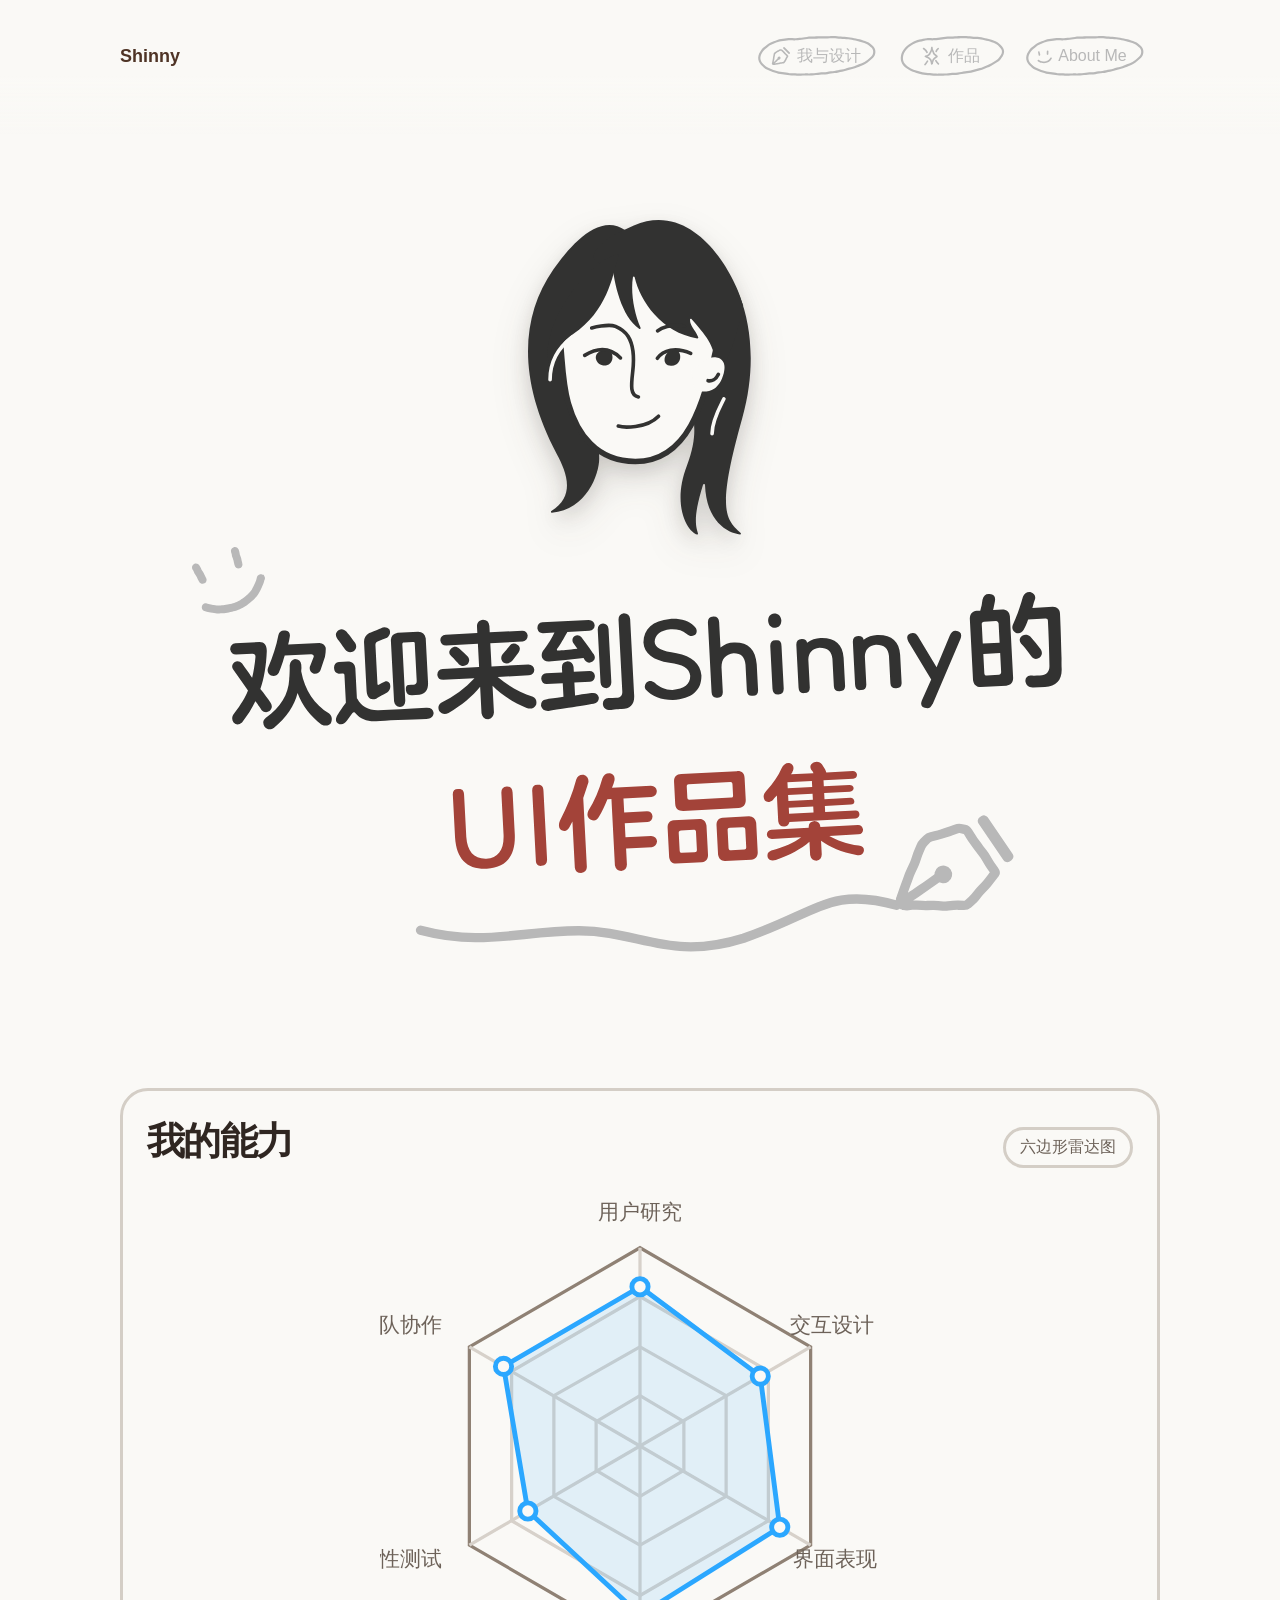
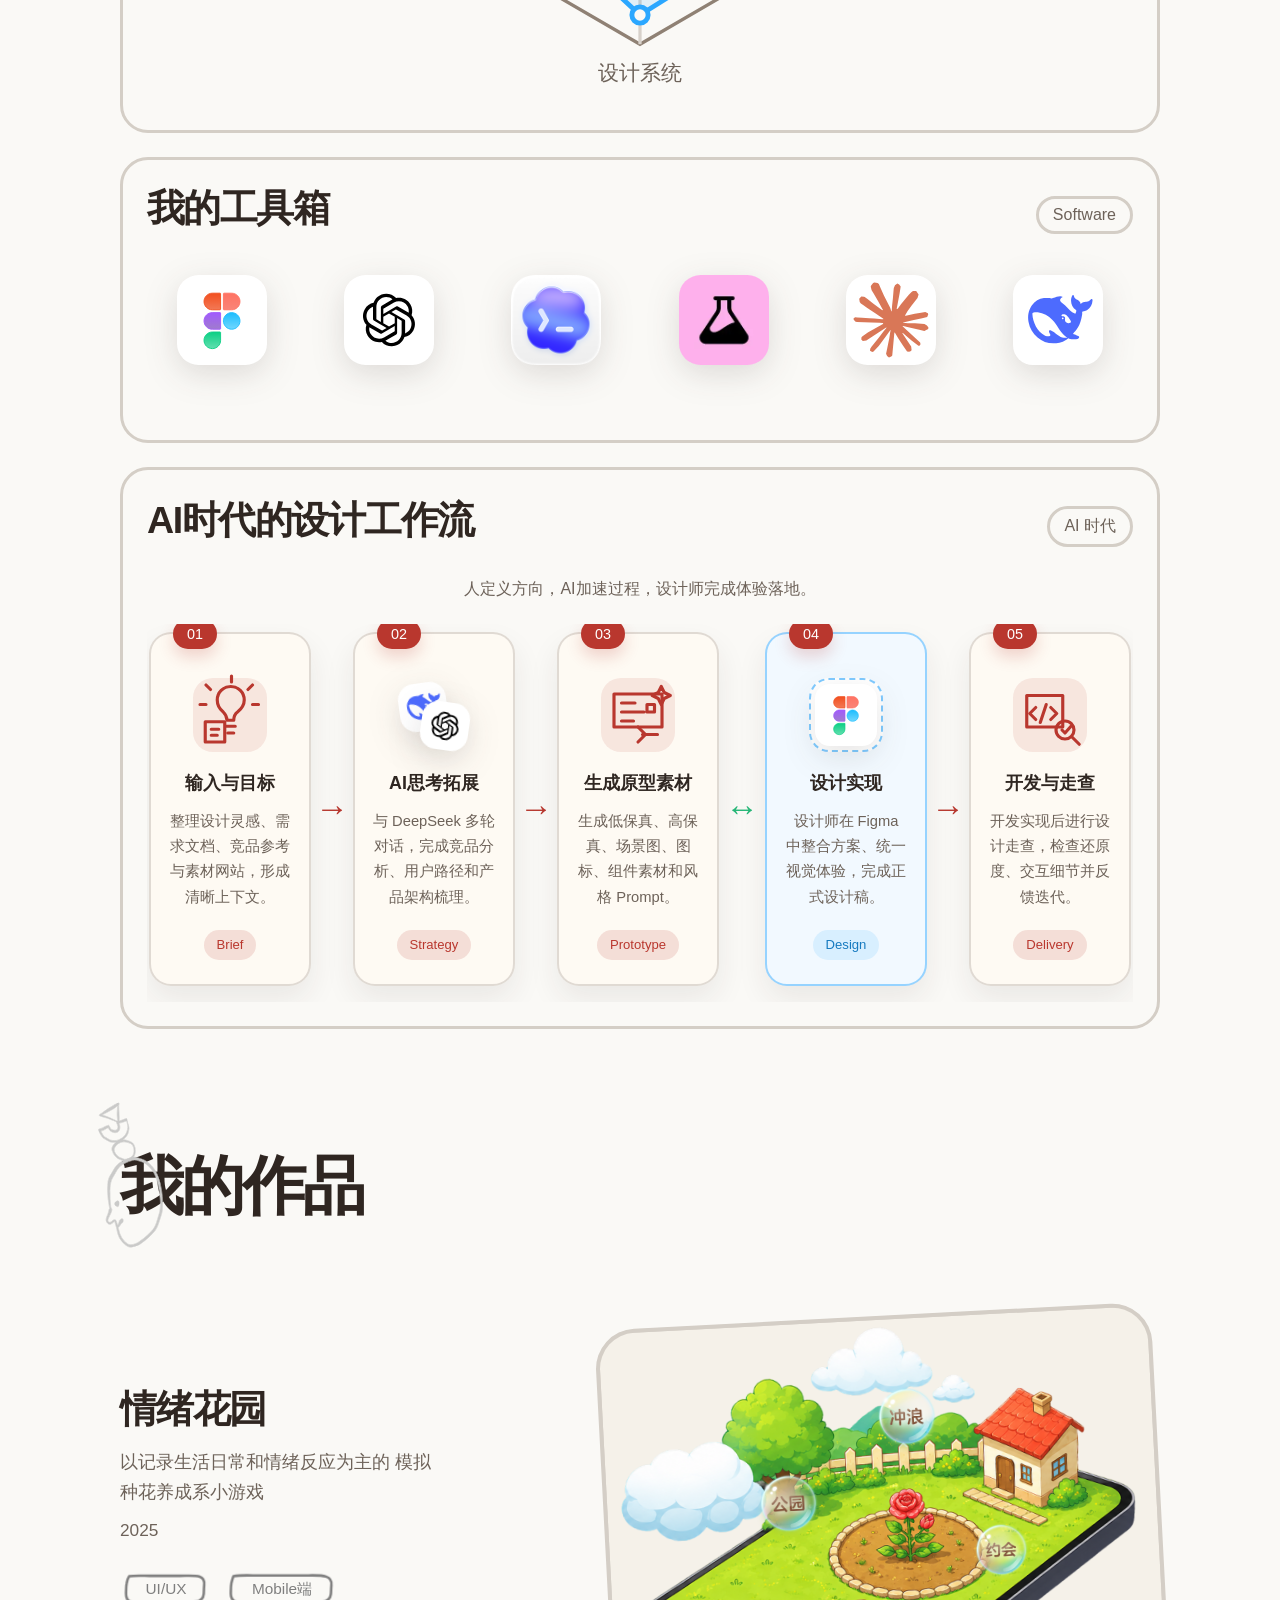
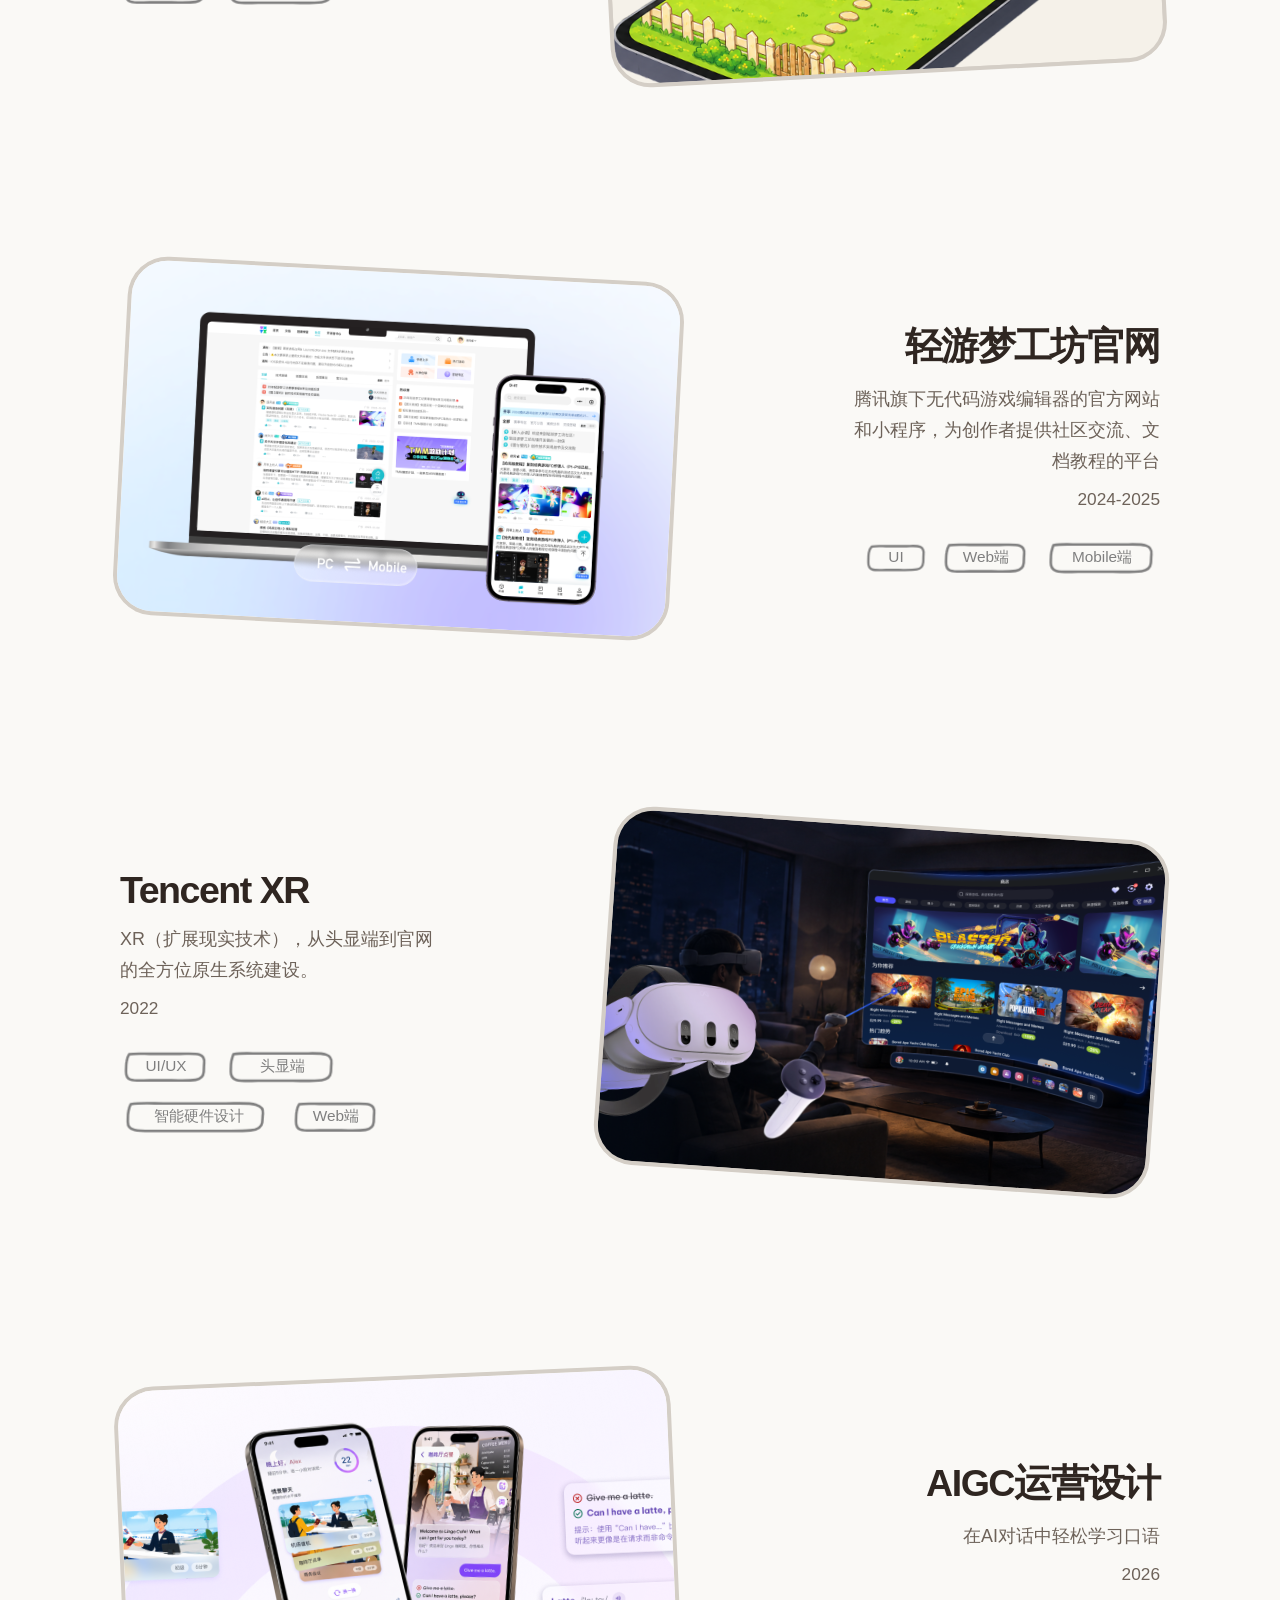
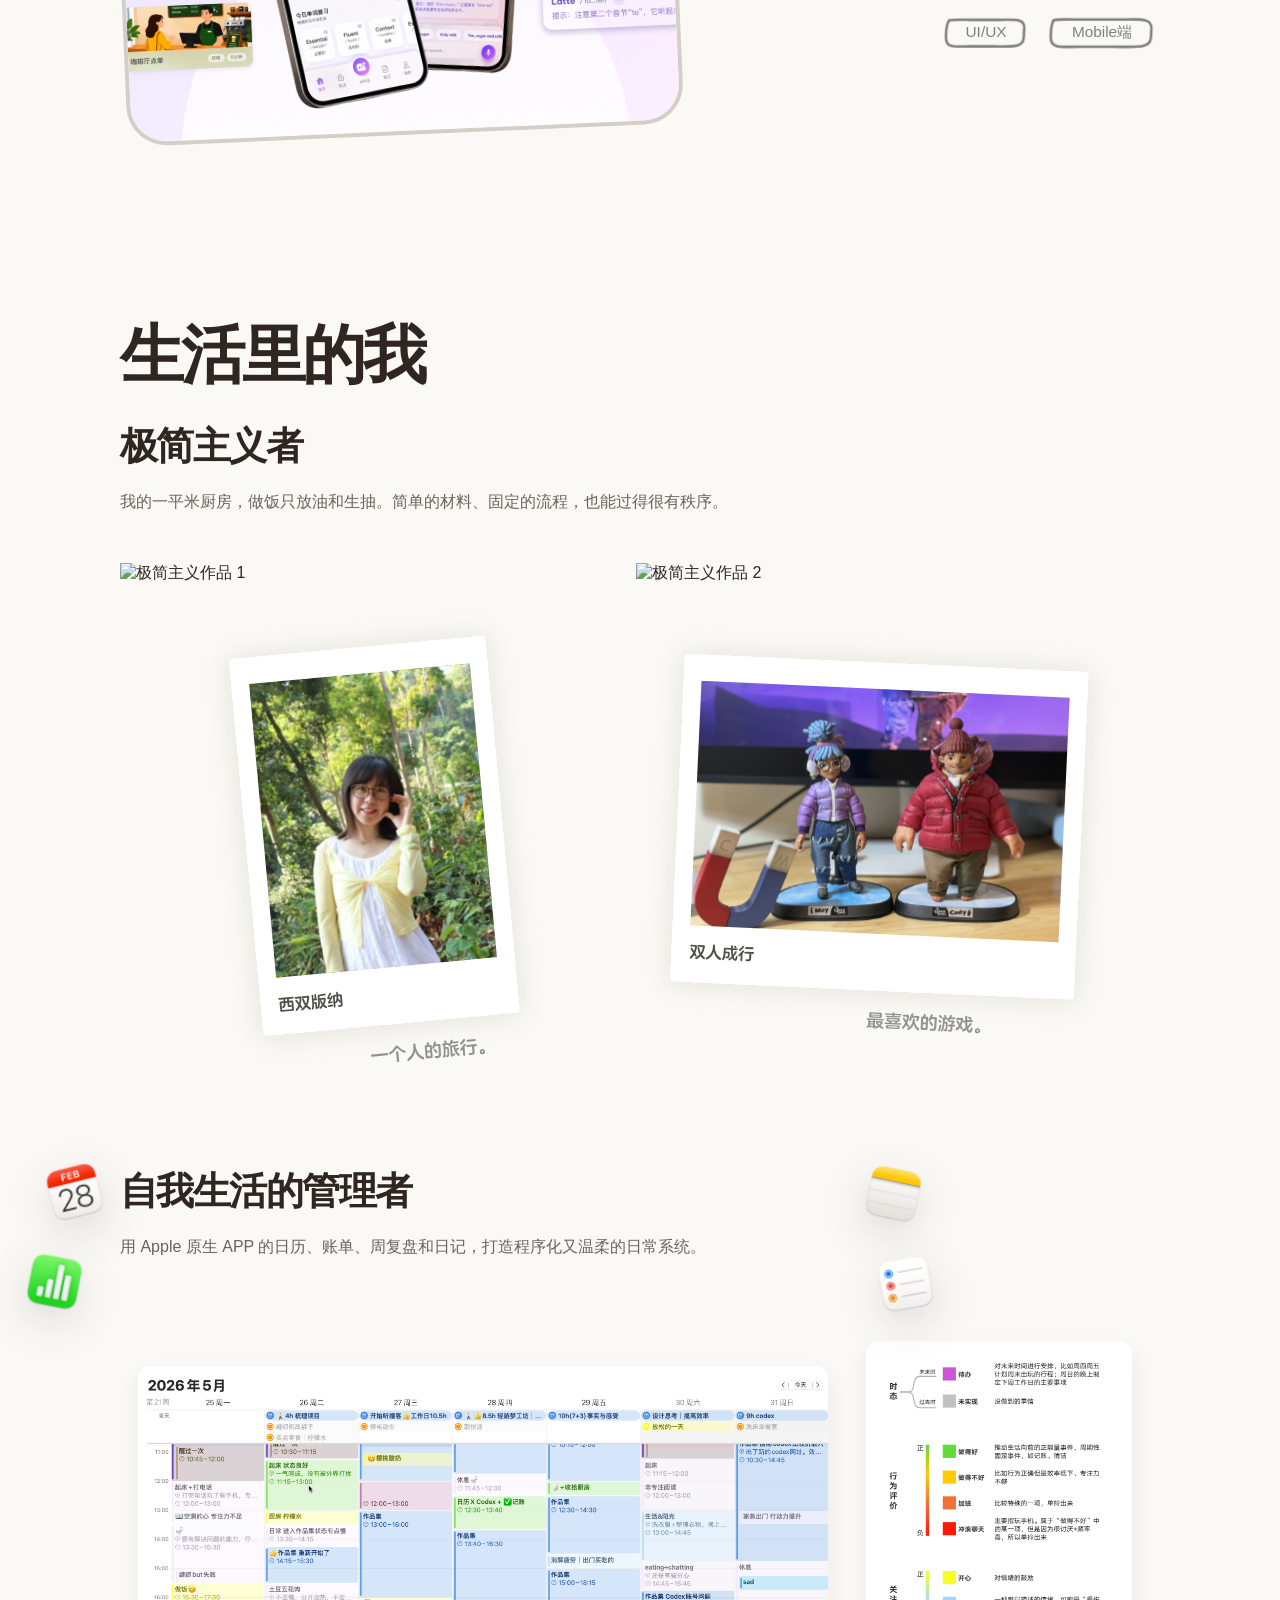
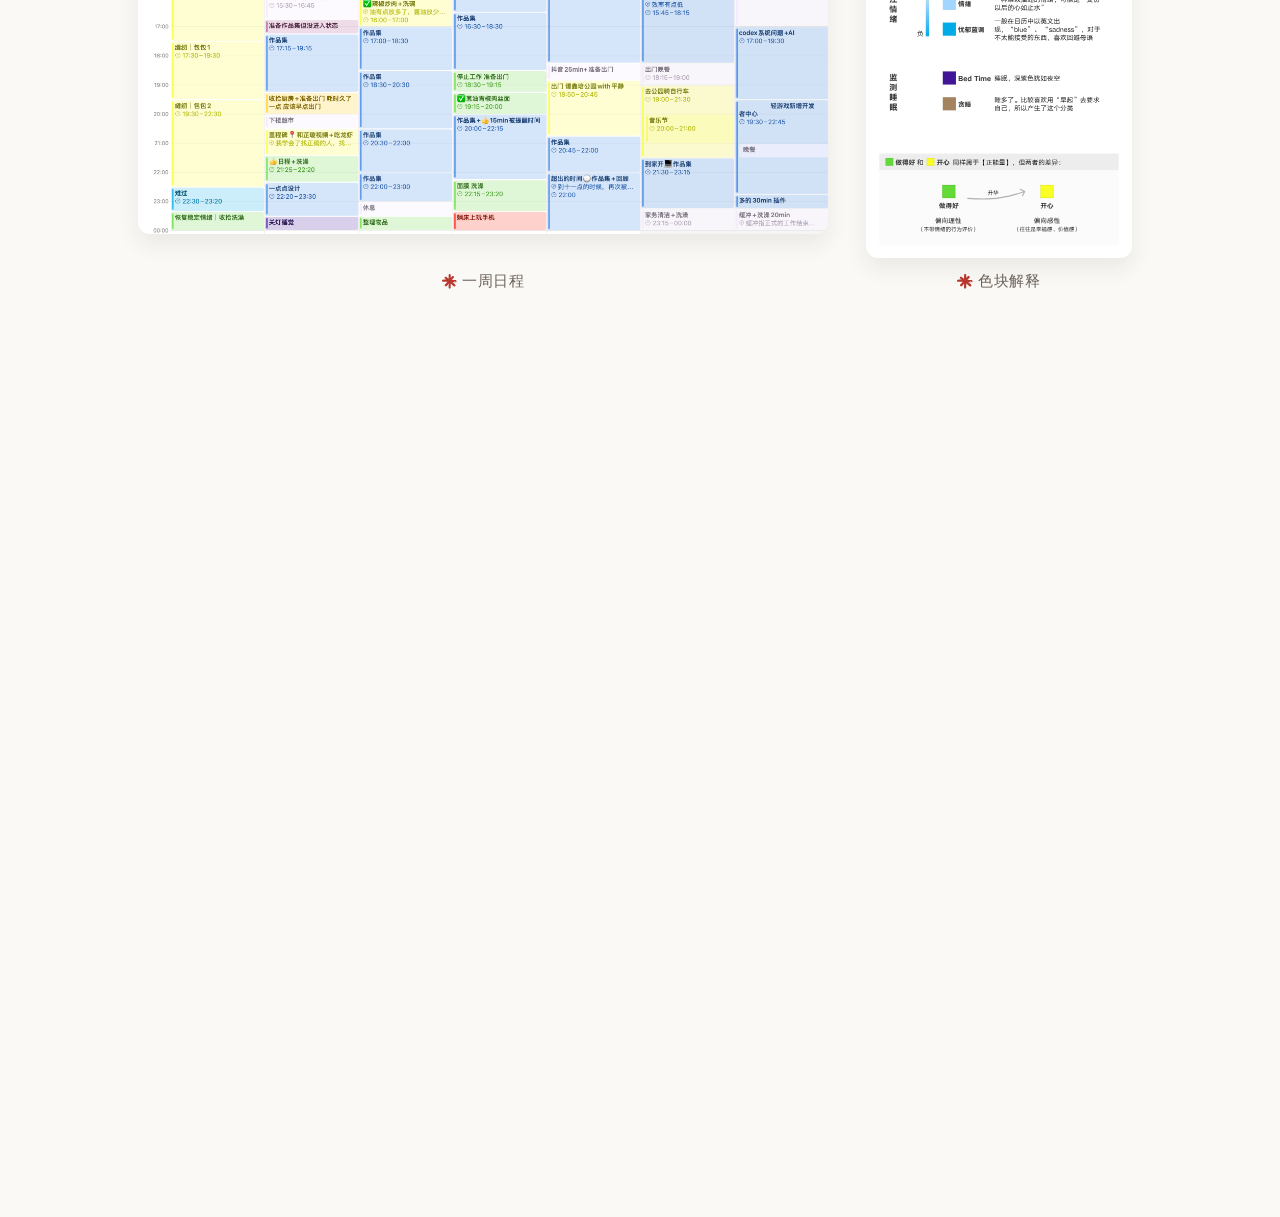
==== index.html @ c00f8a4e "Initial commit" ====
<!DOCTYPE html>
<html lang="zh-CN">
  <head>
    <meta charset="UTF-8" />
    <meta name="viewport" content="width=device-width, initial-scale=1.0" />
    <title>肖丽 UI/UX 作品集模板</title>
    <link rel="preconnect" href="https://fonts.googleapis.com" />
    <link rel="preconnect" href="https://fonts.gstatic.com" crossorigin />
    <link rel="stylesheet" href="./styles.css" />
  </head>
  <body>
    <div class="page-shell">
      <header class="topbar">
        <a class="brand" href="#hero">
          <span>Shinny</span>
        </a>
        <nav class="nav">
          <a href="#design-story" data-nav="design-story" class="nav-link nav-link-story">
            <img src="./assets/nav-icon-3.svg" class="nav-link-icon" alt="" aria-hidden="true" />
            <span class="nav-link-label">我与设计</span>
          </a>
          <a href="#projects" data-nav="projects" class="nav-link nav-link-projects">
            <img src="./assets/nav-icon-1.svg" class="nav-link-icon" alt="" aria-hidden="true" />
            <span class="nav-link-label">作品</span>
          </a>
          <a href="#about" data-nav="about" class="nav-link nav-link-about">
            <img src="./assets/nav-icon-2.svg" class="nav-link-icon" alt="" aria-hidden="true" />
            <span class="nav-link-label">About Me</span>
          </a>
        </nav>
      </header>

      <main>
        <section id="hero" class="section hero" data-section="hero">
          <div class="hero-copy reveal">
            <div class="hero-layout">
              <div class="hero-intro">
                <div class="hero-welcome-stack">
                  <div class="hero-emotion-switcher" aria-hidden="true">
                    <img src="./assets/hero-expression-01.svg" alt="" class="hero-emotion hero-emotion-1" />
                    <img src="./assets/hero-expression-02.svg" alt="" class="hero-emotion hero-emotion-2" />
                    <img src="./assets/hero-expression-03.svg" alt="" class="hero-emotion hero-emotion-3" />
                  </div>
                  <div class="hero-welcome-frame">
                    <img
                      src="./assets/hero-welcome-base.svg"
                      alt="欢迎词"
                      class="hero-welcome-art"
                    />
                    <object
                      class="hero-pen-animation"
                      data="./assets/hero-pen-draw-animation.svg"
                      type="image/svg+xml"
                      aria-hidden="true"
                      tabindex="-1"
                    ></object>
                  </div>
                </div>
              </div>
            </div>
          </div>
        </section>

        <section
          id="design-story"
          class="section design-story"
          data-section="design-story"
        >
          <div class="section-head design-story-head is-hidden">
            <h2>我与设计</h2>
            <p>从能力、工具、流程到协作经历，用更立体的方式介绍我如何工作。</p>
          </div>

          <div class="design-grid">
            <article class="panel radar-panel reveal">
              <div class="panel-head">
                <h3>我的能力</h3>
                <span>六边形雷达图</span>
              </div>
              <svg class="radar-chart" viewBox="0 0 320 320" aria-label="能力雷达图">
                <g transform="translate(160 160)">
                  <polygon
                    points="0,-122 105,-61 105,61 0,122 -105,61 -105,-61"
                    class="radar-grid outer"
                  />
                  <polygon
                    points="0,-92 79,-46 79,46 0,92 -79,46 -79,-46"
                    class="radar-grid"
                  />
                  <polygon
                    points="0,-61 53,-31 53,31 0,61 -53,31 -53,-31"
                    class="radar-grid"
                  />
                  <polygon
                    points="0,-31 27,-15 27,15 0,31 -27,15 -27,-15"
                    class="radar-grid"
                  />
                  <line x1="0" y1="0" x2="0" y2="-122" class="radar-axis" />
                  <line x1="0" y1="0" x2="105" y2="-61" class="radar-axis" />
                  <line x1="0" y1="0" x2="105" y2="61" class="radar-axis" />
                  <line x1="0" y1="0" x2="0" y2="122" class="radar-axis" />
                  <line x1="0" y1="0" x2="-105" y2="61" class="radar-axis" />
                  <line x1="0" y1="0" x2="-105" y2="-61" class="radar-axis" />

                  <polygon
                    points="0,-98 74,-43 86,50 0,104 -69,40 -84,-49"
                    class="radar-shape"
                  />

                  <circle cx="0" cy="-98" r="5" class="radar-dot" />
                  <circle cx="74" cy="-43" r="5" class="radar-dot" />
                  <circle cx="86" cy="50" r="5" class="radar-dot" />
                  <circle cx="0" cy="104" r="5" class="radar-dot" />
                  <circle cx="-69" cy="40" r="5" class="radar-dot" />
                  <circle cx="-84" cy="-49" r="5" class="radar-dot" />

                  <text x="0" y="-140">用户研究</text>
                  <text x="118" y="-70">交互设计</text>
                  <text x="120" y="74">界面表现</text>
                  <text x="0" y="144">设计系统</text>
                  <text x="-154" y="74">可用性测试</text>
                  <text x="-154" y="-70">跨团队协作</text>
                </g>
              </svg>
            </article>

            <article class="panel toolbox-panel reveal">
              <div class="panel-head">
                <h3>我的工具箱</h3>
                <span>Software</span>
              </div>
              <div class="tool-logo-grid" aria-label="设计工具列表">
                <div class="tool-logo-card">
                  <img src="./assets/tool01.svg" alt="Figma" class="tool-logo-image" />
                  <span class="tool-logo-name">Figma</span>
                </div>
                <div class="tool-logo-card">
                  <img src="./assets/tool02.svg" alt="ChatGPT" class="tool-logo-image" />
                  <span class="tool-logo-name">ChatGPT</span>
                </div>
                <div class="tool-logo-card">
                  <img src="./assets/tool03.svg" alt="Codex" class="tool-logo-image" />
                  <span class="tool-logo-name">Codex</span>
                </div>
                <div class="tool-logo-card">
                  <img src="./assets/tool04.svg" alt="Stitch" class="tool-logo-image" />
                  <span class="tool-logo-name">Stitch</span>
                </div>
                <div class="tool-logo-card">
                  <img src="./assets/tool05.svg" alt="Claude Design" class="tool-logo-image" />
                  <span class="tool-logo-name">Claude Design</span>
                </div>
                <div class="tool-logo-card">
                  <img src="./assets/tool06.svg" alt="Deepseek" class="tool-logo-image" />
                  <span class="tool-logo-name">Deepseek</span>
                </div>
              </div>
            </article>

            <article class="panel workflow-panel reveal">
              <div class="panel-head">
                <h3>AI时代的设计工作流</h3>
                <span>AI 时代</span>
              </div>
              <div class="workflow-flow" aria-label="AI时代设计师横向工作流">
                <div class="workflow-flow-title">
                  <p>人定义方向，AI加速过程，设计师完成体验落地。</p>
                </div>

                <div class="workflow-flow-scroll" aria-label="横向工作流步骤">
                  <div class="workflow-flow-track">
                    <article class="flow-card">
                      <span class="flow-index">01</span>
                      <div class="flow-icon flow-icon-doodle" aria-hidden="true">
                        <svg viewBox="0 0 96 96" role="img">
                          <path d="M31 28c0-10 8-18 18-18s18 8 18 18c0 7-4 12-9 16-4 3-5 6-5 11h-9c0-5-2-8-5-11-5-4-8-9-8-16Z" />
                          <path d="M43 63h12M45 72h8M50 4v-8M72 14l6-6M78 34h8M22 14l-6-6M16 34H8" />
                          <path d="M15 57h26v27H15zM23 67h10M23 75h8" />
                        </svg>
                      </div>
                      <h4>输入与目标</h4>
                      <p>整理设计灵感、需求文档、竞品参考与素材网站，形成清晰上下文。</p>
                      <span class="flow-role">Brief</span>
                    </article>

                    <div class="flow-arrow" aria-hidden="true">→</div>

                    <article class="flow-card">
                      <span class="flow-index">02</span>
                      <div class="flow-icon flow-icon-tools" aria-hidden="true">
                        <img src="./assets/tool06.svg" alt="" />
                        <img src="./assets/tool02.svg" alt="" />
                      </div>
                      <h4>AI思考拓展</h4>
                      <p>与 DeepSeek 多轮对话，完成竞品分析、用户路径和产品架构梳理。</p>
                      <span class="flow-role">Strategy</span>
                    </article>

                    <div class="flow-arrow" aria-hidden="true">→</div>

                    <article class="flow-card">
                      <span class="flow-index">03</span>
                      <div class="flow-icon flow-icon-doodle" aria-hidden="true">
                        <svg viewBox="0 0 96 96" role="img">
                          <path d="M16 20h64v44H16z" />
                          <path d="M26 32h18M26 44h30M26 56h16M60 34h10v10H60zM54 74h20M48 64l10 10-10 10" />
                          <path d="M75 18l4-8 4 8 8 4-8 4-4 8-4-8-8-4 8-4Z" />
                        </svg>
                      </div>
                      <h4>生成原型素材</h4>
                      <p>生成低保真、高保真、场景图、图标、组件素材和风格 Prompt。</p>
                      <span class="flow-role">Prototype</span>
                    </article>

                    <div class="flow-arrow flow-arrow-two-way" aria-hidden="true">↔</div>

                    <article class="flow-card flow-card-focus">
                      <span class="flow-index">04</span>
                      <div class="flow-icon flow-icon-figma" aria-hidden="true">
                        <img src="./assets/tool01.svg" alt="" />
                      </div>
                      <h4>设计实现</h4>
                      <p>设计师在 Figma 中整合方案、统一视觉体验，完成正式设计稿。</p>
                      <span class="flow-role">Design</span>
                    </article>

                    <div class="flow-arrow" aria-hidden="true">→</div>

                    <article class="flow-card">
                      <span class="flow-index">05</span>
                      <div class="flow-icon flow-icon-doodle" aria-hidden="true">
                        <svg viewBox="0 0 96 96" role="img">
                          <path d="M17 22h48v42H17z" />
                          <path d="M29 38l-8 8 8 8M49 38l8 8-8 8M43 34l-8 24" />
                          <circle cx="68" cy="68" r="12" />
                          <path d="M77 77l10 10M64 68l4 4 8-9" />
                        </svg>
                      </div>
                      <h4>开发与走查</h4>
                      <p>开发实现后进行设计走查，检查还原度、交互细节并反馈迭代。</p>
                      <span class="flow-role">Delivery</span>
                    </article>
                  </div>
                </div>
              </div>
            </article>

          </div>
        </section>

        <section id="projects" class="section projects" data-section="projects">
          <div class="section-head reveal">
            <div class="projects-title-wrap">
              <span class="projects-title-balance" aria-hidden="true">
                <img src="./assets/balance.svg" alt="" />
              </span>
              <h2>我的作品</h2>
            </div>
          </div>

          <div class="project-list">
            <article class="project-row reveal project-left">
              <div class="project-meta project-copy">
                <h3>情绪花园</h3>
                <p class="project-desc">以记录生活日常和情绪反应为主的 模拟种花养成系小游戏</p>
                <p class="project-time">2025</p>
                <div class="project-tags">
                  <span class="project-tag-medium">UI/UX</span>
                  <span class="project-tag-long">Mobile端</span>
                </div>
              </div>
              <a
                class="project-cover cover-a tilt-card project-cover-link"
                href="./emotion-garden-detail.html"
                aria-label="打开情绪花园项目详情"
              >
                <span class="project-cover-ornament ornament-top-right" aria-hidden="true">
                  <img src="./assets/project-cover-decor-top-right.svg" alt="" class="project-cover-ornament-image" />
                </span>
                <span class="project-cover-ornament ornament-bottom-left" aria-hidden="true">
                  <img
                    src="./assets/project-cover-decor-bottom-left.svg"
                    alt=""
                    class="project-cover-ornament-image"
                  />
                </span>
                <div class="project-cover-media">
                  <img src="./assets/emotion-garden-cover.png" alt="情绪花园项目封面" class="project-cover-image" />
                </div>
              </a>
            </article>

            <article class="project-row reveal project-right">
              <div class="project-meta project-copy">
                <h3>轻游梦工坊官网</h3>
                <p class="project-desc">腾讯旗下无代码游戏编辑器的官方网站和小程序，为创作者提供社区交流、文档教程的平台</p>
                <p class="project-time">2024-2025</p>
                <div class="project-tags">
                  <span class="project-tag-short">UI</span>
                  <span class="project-tag-medium">Web端</span>
                  <span class="project-tag-long">Mobile端</span>
                </div>
              </div>
              <a
                class="project-cover cover-b tilt-card project-cover-link"
                href="./qingyou-detail.html"
                aria-label="打开轻游梦工坊官网项目详情"
              >
                <span class="project-cover-ornament ornament-top-right" aria-hidden="true">
                  <img src="./assets/project-cover-decor-top-right.svg" alt="" class="project-cover-ornament-image" />
                </span>
                <span class="project-cover-ornament ornament-bottom-left" aria-hidden="true">
                  <img
                    src="./assets/project-cover-decor-bottom-left.svg"
                    alt=""
                    class="project-cover-ornament-image"
                  />
                </span>
                <div class="project-cover-media">
                  <img src="./assets/project-cover-2.png" alt="轻游梦工坊官网项目封面" class="project-cover-image" />
                </div>
              </a>
            </article>

            <article class="project-row reveal project-left">
              <div class="project-meta project-copy">
                <h3>Tencent XR</h3>
                <p class="project-desc">XR（扩展现实技术），从头显端到官网的全方位原生系统建设。</p>
                <p class="project-time">2022</p>
                <div class="project-tags">
                  <span class="project-tag-medium">UI/UX</span>
                  <span class="project-tag-long">头显端</span>
                  <span class="project-tag-xl">智能硬件设计</span>
                  <span class="project-tag-medium">Web端</span>
                </div>
              </div>
              <a
                class="project-cover cover-d tilt-card project-cover-link"
                href="./tencent-xr-detail.html"
                aria-label="打开Tencent XR项目详情"
              >
                <span class="project-cover-ornament ornament-top-right" aria-hidden="true">
                  <img src="./assets/project-cover-decor-top-right.svg" alt="" class="project-cover-ornament-image" />
                </span>
                <span class="project-cover-ornament ornament-bottom-left" aria-hidden="true">
                  <img
                    src="./assets/project-cover-decor-bottom-left.svg"
                    alt=""
                    class="project-cover-ornament-image"
                  />
                </span>
                <div class="project-cover-media">
                  <img src="./assets/xr-cover-home.png" alt="Tencent XR 项目封面" class="project-cover-image" />
                </div>
              </a>
            </article>

            <article class="project-row reveal project-right">
              <div class="project-meta project-copy">
                <h3>AIGC运营设计</h3>
                <p class="project-desc">在AI对话中轻松学习口语</p>
                <p class="project-time">2026</p>
                <div class="project-tags">
                  <span class="project-tag-medium">UI/UX</span>
                  <span class="project-tag-long">Mobile端</span>
                </div>
              </div>
              <a
                class="project-cover cover-c tilt-card project-cover-link"
                href="./lingo-ai-detail.html"
                aria-label="打开Lingo AI项目详情"
              >
                <span class="project-cover-ornament ornament-top-right" aria-hidden="true">
                  <img src="./assets/project-cover-decor-top-right.svg" alt="" class="project-cover-ornament-image" />
                </span>
                <span class="project-cover-ornament ornament-bottom-left" aria-hidden="true">
                  <img
                    src="./assets/project-cover-decor-bottom-left.svg"
                    alt=""
                    class="project-cover-ornament-image"
                  />
                </span>
                <div class="project-cover-media">
                  <img src="./assets/project-cover-3.png" alt="Lingo AI 项目封面" class="project-cover-image" />
                </div>
              </a>
            </article>
          </div>
        </section>

        <section id="about" class="section about" data-section="about">
          <div class="section-head reveal">
            <h2>生活里的我</h2>
          </div>

          <div class="about-stack">
            <article class="about-card reveal">
              <div class="about-intro">
                <div>
                  <h3>极简主义者</h3>
                  <p>
                    我的一平米厨房，做饭只放油和生抽。简单的材料、固定的流程，也能过得很有秩序。
                  </p>
                </div>
              </div>
              <div class="about-gallery about-gallery-minimalism" aria-label="极简主义作品展示">
                <div class="about-gallery-minimalism-row">
                  <img src="./assets/minimalism-01.svg" alt="极简主义作品 1" class="minimalism-item" />
                  <img src="./assets/minimalism-02.svg" alt="极简主义作品 2" class="minimalism-item" />
                </div>
                <div class="about-gallery-minimalism-row">
                  <img src="./assets/minimalism-03.svg" alt="极简主义作品 3" class="minimalism-item" />
                  <img src="./assets/minimalism-04.svg" alt="极简主义作品 4" class="minimalism-item" />
                </div>
              </div>
            </article>

            <article class="about-card about-card-routine reveal">
              <div class="routine-app-cloud" aria-hidden="true">
                <img
                  src="assets/self-life-app-02.svg"
                  alt=""
                  class="routine-scatter-icon routine-scatter-icon-1"
                />
                <img
                  src="assets/self-life-app-01.svg"
                  alt=""
                  class="routine-scatter-icon routine-scatter-icon-2"
                />
                <img
                  src="assets/self-life-app-03.svg"
                  alt=""
                  class="routine-scatter-icon routine-scatter-icon-3"
                />
                <img
                  src="assets/self-life-app-04.svg"
                  alt=""
                  class="routine-scatter-icon routine-scatter-icon-4"
                />
              </div>
              <div class="about-intro">
                <div>
                  <h3>自我生活的管理者</h3>
                  <p>
                    用 Apple 原生 APP 的日历、账单、周复盘和日记，打造程序化又温柔的日常系统。
                  </p>
                </div>
              </div>
              <div class="about-gallery about-gallery-routine">
                <figure class="memory-shot routine-calendar-frame">
                  <img src="assets/self-life-calendar-frame.png" alt="2026年5月的日历周视图记录" />
                  <figcaption class="routine-scroll-hint">
                    <img src="assets/routine-color-key.svg" alt="" aria-hidden="true" class="routine-scroll-hint-icon" />
                    <span>一周日程</span>
                  </figcaption>
                </figure>
                <figure class="memory-shot routine-scroll-shot">
                  <div class="routine-scroll-window" aria-label="摸狗丽丽的记录分享，可滚动查看完整内容">
                    <img src="assets/self-life-dog-record.svg" alt="摸狗丽丽的记录分享长图记录" />
                  </div>
                  <figcaption class="routine-scroll-hint">
                    <img src="assets/routine-color-key.svg" alt="" aria-hidden="true" class="routine-scroll-hint-icon" />
                    <span>色块解释</span>
                  </figcaption>
                </figure>
              </div>
            </article>

            <article class="acknowledgements reveal" aria-label="致谢">
              <div class="acknowledgements-aside" aria-hidden="true">
                <div class="acknowledgements-aside-art">
                  <span class="acknowledgements-title">Thanks</span>
                  <img
                    src="./assets/acknowledgement-chat.svg"
                    alt=""
                    class="acknowledgement-doodle acknowledgement-doodle-left"
                  />
                  <img
                    src="./assets/acknowledgement-fingers-crossed.svg"
                    alt=""
                    class="acknowledgement-doodle acknowledgement-doodle-right"
                  />
                </div>
              </div>
              <div class="acknowledgements-body">
                <p class="acknowledgement-line acknowledgement-line-1">
                  <span>感谢</span>
                  <span class="acknowledgement-name">
                    <img src="./assets/tool03.svg" alt="" class="acknowledgement-logo" aria-hidden="true" />
                    <span>codex</span>
                  </span>
                  <span>支持我编写个人网站</span>
                </p>
                <p class="acknowledgement-line acknowledgement-line-2">
                  <span>感谢</span>
                  <span class="acknowledgement-name">
                    <img src="./assets/tool01.svg" alt="" class="acknowledgement-logo" aria-hidden="true" />
                    <span>Figma</span>
                  </span>
                  <span>永恒的陪伴</span>
                </p>
                <p class="acknowledgement-line acknowledgement-line-3">
                  <span>感谢</span>
                  <span class="acknowledgement-name">
                    <img src="./assets/tool02.svg" alt="" class="acknowledgement-logo" aria-hidden="true" />
                    <span>GPT</span>
                  </span>
                  <span>作为我设计上的朋友</span>
                </p>
                <p class="acknowledgement-line acknowledgement-line-5">
                  <span>感谢</span>
                  <span class="acknowledgement-name">
                    <img src="./assets/friend-dengkai-photo.png" alt="" class="acknowledgement-avatar" aria-hidden="true" />
                    <span>Dengkai</span>
                  </span>
                  <span>的技术支持</span>
                </p>
                <p class="acknowledgement-line acknowledgement-line-6">
                  <span>感谢</span>
                  <span class="acknowledgement-name">
                    <img src="./assets/friend-zhixuan-photo.png" alt="" class="acknowledgement-avatar" aria-hidden="true" />
                    <span>Zhixuan</span>
                  </span>
                  <span>的设计指导</span>
                </p>
                <p class="acknowledgement-line acknowledgement-line-7">
                  <span>感谢</span>
                  <span class="acknowledgement-name">
                    <img src="./assets/friend-joy-photo.png" alt="" class="acknowledgement-avatar" aria-hidden="true" />
                    <span>Joy</span>
                  </span>
                  <span>的精神支持</span>
                </p>
                <p class="acknowledgement-line acknowledgement-line-8 acknowledgement-line-last">感谢看到这里的你</p>
                <div class="acknowledgement-closing-mark" aria-hidden="true">
                  <img src="./assets/underline-squiggle-3.svg" alt="" class="acknowledgement-closing-squiggle" />
                </div>
              </div>
            </article>
          </div>

        </section>
      </main>
    </div>

    <script src="./script.js"></script>
  </body>
</html>
---- styles.css ----
@font-face {
  font-family: "FZLanTingYuanGBK";
  src: local("FZLanTingYuanGBK SemiBold"), local("FZLanTingYuanGBK-SemiBold"),
    local("FZLanTingYuanGBK--S10"), local("FZLanTingYuanS-DB1-GB");
  font-weight: 600;
  font-style: normal;
}

:root {
  --bg: #faf9f6;
  --paper: #faf9f6;
  --ink: #2f2621;
  --muted: #6d6259;
  --line: #d4cec6;
  --line-dark: #8f8174;
  --accent: #2ba7ff;
  --accent-soft: #d8efff;
  --peach: #e8f5ff;
  --sand: #efe8db;
  --sky: #e6edf4;
  --mint: #e6efe6;
  --yellow: #f5edd2;
  --max-width: 1040px;
  --page-gutter: 72px;
  --page-gutter-mobile: 28px;
  --border-strong: 3px;
  --border-bolder: 4px;
  --nav-ink-default: #b8b8b8;
  --nav-ink-active: #ffffff;
  --click-effect-color: #b9372e;
  --folder-line: #bfa992;
  --folder-line-soft: rgba(191, 169, 146, 0.34);
  --folder-wash: rgba(255, 248, 239, 0.9);
}

* {
  box-sizing: border-box;
}

html {
  scroll-behavior: smooth;
}

body {
  margin: 0;
  background: #faf9f6;
  color: var(--ink);
  font-family: "FZLanTingYuanGBK", "PingFang SC", "Hiragino Sans GB", "Microsoft YaHei",
    sans-serif;
  overflow-x: hidden;
}

.click-effect-layer {
  position: fixed;
  inset: 0;
  pointer-events: none;
  overflow: hidden;
  z-index: 2147483647;
}

.click-effect-burst {
  position: fixed;
  left: 0;
  top: 0;
  width: 72px;
  height: 72px;
  margin: -36px 0 0 -36px;
  color: var(--click-effect-color);
  opacity: 0;
  transform: translate3d(0, 0, 0) scale(0.68);
  animation: click-burst-pop 0.56s cubic-bezier(0.18, 0.82, 0.24, 1) forwards;
}

.click-effect-burst svg {
  width: 100%;
  height: 100%;
  overflow: visible;
}

.click-effect-burst path {
  fill: none;
  stroke: currentColor;
  stroke-width: 2.4;
  stroke-linecap: round;
  opacity: 0.95;
}

@keyframes click-burst-pop {
  0% {
    opacity: 0;
    transform: translate3d(0, 0, 0) scale(0.68);
  }

  18% {
    opacity: 1;
  }

  100% {
    opacity: 0;
    transform: translate3d(0, 0, 0) scale(1.18);
  }
}

@media (prefers-reduced-motion: reduce) {
  .click-effect-layer,
  .click-effect-burst {
    display: none !important;
  }
}

a {
  color: inherit;
  text-decoration: none;
}

img {
  display: block;
  max-width: 100%;
}

.page-shell {
  position: relative;
}

.page-shell::before,
.page-shell::after,
main::before,
main::after,
.about::before,
.about::after {
  content: none !important;
  display: none !important;
}

.topbar {
  position: sticky;
  top: 0;
  z-index: 20;
  isolation: isolate;
  display: flex;
  align-items: center;
  justify-content: space-between;
  gap: 24px;
  width: min(calc(100% - var(--page-gutter)), var(--max-width));
  margin: 16px auto 0;
  padding: 20px 0;
}

.topbar::before {
  content: "";
  position: absolute;
  top: 0;
  left: 50%;
  width: 100vw;
  height: 150%;
  transform: translateX(-50%);
  background:
    linear-gradient(180deg, rgba(250, 249, 246, 1) 0%, rgba(250, 249, 246, 1) 50%, rgba(250, 249, 246, 0) 100%);
  pointer-events: none;
  z-index: -1;
}

.brand {
  display: inline-flex;
  align-items: center;
  gap: 12px;
  font-size: 18px;
  font-weight: 600;
  color: #4f3426;
  border-color: #4f3426;
}

.nav {
  display: flex;
  align-items: center;
  gap: 6.4px;
  flex-wrap: wrap;
}

.nav-link {
  display: inline-flex;
  align-items: center;
  justify-content: center;
  width: 113px;
  height: 40px;
  gap: 4px;
  padding: 0 9px;
  color: var(--nav-ink-default);
  background: center / 100% 100% no-repeat url("./assets/nav-tab-default.svg");
  transition: color 0.22s ease, transform 0.22s ease, background-image 0.22s ease;
}

.nav-link-icon {
  width: 26px;
  height: 26px;
  flex: 0 0 26px;
  object-fit: contain;
}

.nav-link-label {
  white-space: nowrap;
  line-height: 1;
}

.nav-link-story,
.nav-link-about {
  width: 150px;
  background-image: url("./assets/nav-tab-wide-default.svg");
}

.nav-link-story {
  padding-left: 5px;
  padding-right: 11px;
}

.nav-link-projects {
  margin-left: -2px;
  padding-left: 5px;
  padding-right: 13px;
}

.nav-link-about {
  margin-left: -5.8px;
  gap: 3px;
  padding-left: 0;
  padding-right: 12px;
}

.nav-link-about .nav-link-label {
  margin-left: -2px;
}

.nav-link:hover,
.nav-link:focus-visible,
.nav-link.active {
  color: var(--nav-ink-active);
  background-image: url("./assets/nav-tab-active.svg");
  transform: translateY(-1px);
}

.nav-link-story:hover,
.nav-link-story:focus-visible,
.nav-link-story.active,
.nav-link-about:hover,
.nav-link-about:focus-visible,
.nav-link-about.active {
  background-image: url("./assets/nav-tab-wide-active.svg");
}

.nav-link:hover .nav-link-icon,
.nav-link:focus-visible .nav-link-icon,
.nav-link.active .nav-link-icon {
  filter: brightness(0) invert(1);
}

.nav-link:focus-visible {
  outline: none;
}

.section {
  width: min(calc(100% - var(--page-gutter)), var(--max-width));
  margin: 0 auto;
  padding: 88px 0 36px;
  scroll-margin-top: 110px;
}

.hero {
  display: block;
  min-height: calc(100vh - 120px);
}

.hero-copy {
  display: flex;
  flex-direction: column;
  align-items: center;
  justify-content: flex-start;
  min-height: calc(100vh - 120px);
  padding-top: clamp(20px, 4vh, 44px);
}

.hero-layout {
  display: block;
  width: 100%;
}

.hero-intro {
  width: min(100%, 790px);
  margin: 0 auto;
}

.hero-welcome-stack {
  position: relative;
  width: 100%;
  padding-top: 279px;
}

.hero-welcome-frame {
  position: relative;
  width: 100%;
  transform: scale(1.25);
  transform-origin: top center;
}

.hero-emotion-switcher {
  position: absolute;
  top: 0;
  left: 50%;
  width: clamp(165px, 24.75vw, 224px);
  aspect-ratio: 163 / 230;
  transform: translateX(-50%);
  animation: hero-emotion-float 3.8s ease-in-out infinite;
  pointer-events: none;
}

.hero-emotion {
  position: absolute;
  inset: 0;
  width: 100%;
  height: 100%;
  object-fit: contain;
  filter: drop-shadow(0 7px 9px rgba(47, 38, 33, 0.13))
    drop-shadow(0 16px 18px rgba(47, 38, 33, 0.12));
  opacity: 0;
  animation: hero-emotion-cycle 9s steps(1, end) infinite;
}

.hero-emotion-1 {
  opacity: 1;
  animation-delay: 0s;
}

.hero-emotion-2 {
  animation-delay: -3s;
}

.hero-emotion-3 {
  animation-delay: -6s;
}

.hero-welcome-art {
  position: relative;
  display: block;
  width: 100%;
  height: auto;
}

.hero-pen-animation {
  position: absolute;
  right: 12%;
  bottom: -20%;
  width: min(75%, 540px);
  aspect-ratio: 720 / 300;
  border: 0;
  background: transparent;
  pointer-events: none;
}

.hero h1,
.section-head h2 {
  margin: 0;
  font-size: 64px;
  line-height: 1.04;
  letter-spacing: -0.05em;
  font-weight: 600;
}

.projects-title-wrap {
  position: relative;
  display: inline-flex;
  align-items: flex-start;
}

.projects-title-balance {
  position: absolute;
  left: clamp(-72px, -6vw, -48px);
  top: 50%;
  width: clamp(108px, 12vw, 162px);
  transform: translateY(-56%) rotate(-18deg);
  transform-origin: center center;
  pointer-events: none;
}

.projects-title-balance img {
  display: block;
  width: 100%;
  height: auto;
}

.hero-text,
.section-head p,
.about-intro p,
.workflow-step p,
.quotes-list blockquote {
  color: var(--muted);
  line-height: 1.8;
}

.hero-text {
  max-width: 560px;
  margin: 22px 0 0;
  font-size: 1.08rem;
}

.hero-tags,
.project-tags {
  display: flex;
  flex-wrap: wrap;
  gap: 12px;
  margin-top: 28px;
}

.hero-tags span,
.project-tags span,
.tool-chip,
.panel-head span {
  display: inline-flex;
  align-items: center;
  justify-content: center;
  padding: 7px 14px;
  border: var(--border-strong) solid var(--line);
  border-radius: 999px;
  background: var(--bg);
}

.project-tags span {
  font-size: 0.96rem;
}

.projects .project-tags span {
  display: inline-flex;
  align-items: center;
  justify-content: center;
  flex: 0 0 auto;
  align-self: flex-start;
  height: 38px;
  padding: 0 14px;
  border: 0;
  background: transparent;
  color: #7f7f7f;
  line-height: 1;
  white-space: nowrap;
  box-sizing: border-box;
  background-position: center;
  background-repeat: no-repeat;
  background-size: 108% 112%;
}

.projects .project-tags .project-tag-short {
  width: 64px;
  background-image: url("./assets/project-tag-short.svg");
}

.projects .project-tags .project-tag-medium {
  width: 92px;
  background-image: url("./assets/project-tag-medium.svg");
}

.projects .project-tags .project-tag-long {
  width: 116px;
  background-image: url("./assets/project-tag-long.svg");
}

.projects .project-tags .project-tag-xl {
  width: 158px;
  background-image: url("./assets/project-tag-xl.svg");
}

.scribble {
  position: absolute;
  pointer-events: none;
}

.scribble-heart {
  top: -16px;
  right: 22px;
  width: 34px;
  height: 30px;
  border: var(--border-strong) solid var(--accent);
  border-radius: 60% 60% 50% 50%;
  border-bottom-color: transparent;
  border-left-color: transparent;
  transform: rotate(16deg);
}

.scribble-heart::before {
  content: "";
  position: absolute;
  width: 18px;
  height: 18px;
  right: -8px;
  top: 10px;
  border-right: var(--border-strong) solid var(--accent);
  border-bottom: var(--border-strong) solid var(--accent);
  transform: rotate(36deg);
}

.scribble-star {
  left: -10px;
  bottom: 22px;
  width: 28px;
  height: 28px;
}

.scribble-star::before,
.scribble-star::after {
  content: "";
  position: absolute;
  inset: 0;
  border: var(--border-strong) solid var(--accent);
  border-radius: 999px;
}

.scribble-star::before {
  transform: rotate(45deg) scale(0.28, 1);
}

.scribble-star::after {
  transform: rotate(0deg) scale(0.28, 1);
}

.note {
  position: absolute;
  padding: 10px 14px;
  max-width: 180px;
  border: var(--border-strong) solid var(--line);
  border-radius: 18px;
  color: var(--muted);
  background: var(--bg);
  line-height: 1.45;
}

.note-left {
  top: 126px;
  left: calc(50% - 246px);
  transform: rotate(-8deg);
}

.note-right {
  right: calc(50% - 250px);
  bottom: 38px;
  transform: rotate(8deg);
}

.section-head {
  max-width: 720px;
  margin-bottom: 34px;
}

.section-head p {
  margin-top: 16px;
  font-size: 1.02rem;
}

.design-story-head.is-hidden {
  display: none;
}

.project-list {
  display: grid;
  gap: 68px;
}

.project-row {
  display: grid;
  grid-template-columns: 0.9fr 1.1fr;
  gap: 28px;
  align-items: center;
  padding: 63px 0;
}

.project-right {
  grid-template-columns: 1.1fr 0.9fr;
}

.project-right .project-copy {
  order: 2;
  text-align: right;
  justify-self: end;
}

.project-right .project-cover {
  order: 1;
  justify-self: start;
}

.project-right .project-tags {
  justify-content: flex-end;
}

.project-copy {
  max-width: 360px;
}

.project-meta h3,
.panel-head h3,
.about-intro h3 {
  margin: 0;
  font-size: 2.35rem;
  letter-spacing: -0.04em;
  font-weight: 600;
}

.project-meta h3 {
  text-wrap: balance;
}

.project-meta p,
.panel-head span {
  margin: 12px 0 0;
  color: var(--muted);
}

.project-time {
  font-size: 1.08rem;
  margin-top: 10px;
}

.project-desc {
  max-width: 320px;
  font-size: 1.12rem;
  line-height: 1.72;
}

.project-right .project-desc {
  margin-left: auto;
}

.project-cover {
  --project-cover-hover-accent: #b9372e;
  --project-cover-radius: 40px;
  position: relative;
  overflow: visible;
  width: min(100%, 680px);
  aspect-ratio: 1.55 / 1;
  padding: var(--border-bolder);
  border: 0;
  border-radius: var(--project-cover-radius);
  background: var(--line);
  color: var(--line-dark);
  font-size: 1.15rem;
  transition: background-color 0.24s ease, transform 0.24s ease, color 0.24s ease, box-shadow 0.24s ease;
}

.project-cover-media {
  position: relative;
  width: 100%;
  height: 100%;
  overflow: hidden;
  border-radius: calc(var(--project-cover-radius) - var(--border-bolder));
  background: var(--paper);
}

.cover-a {
  transform: rotate(-3deg);
}

.cover-b {
  transform: rotate(3deg);
}

.cover-c {
  transform: rotate(-2.5deg);
}

.cover-d {
  transform: rotate(4deg);
}

.project-cover-ornament {
  position: absolute;
  z-index: 3;
  opacity: 0;
  pointer-events: none;
  transition: opacity 0.24s ease, transform 0.24s ease;
}

.project-cover-ornament-image {
  display: block;
  width: 100%;
  height: auto;
}

.ornament-top-right {
  top: -44px;
  right: -46px;
  width: 72px;
  transform: translate3d(10px, -8px, 0) rotate(2deg) scale(0.92);
}

.ornament-bottom-left {
  bottom: -34px;
  left: -36px;
  width: 55px;
  transform: translate3d(-10px, 8px, 0) rotate(-4deg) scale(0.92);
}

.project-cover-image {
  width: 100%;
  height: 100%;
  object-fit: cover;
  display: block;
  transition: transform 0.24s ease;
}

.project-cover:hover,
.project-cover:focus-visible {
  background: var(--project-cover-hover-accent);
  color: var(--project-cover-hover-accent);
  transform: rotate(0deg);
  box-shadow: 0 20px 36px rgba(47, 38, 33, 0.12);
}

.project-cover.is-hovered {
  background: var(--project-cover-hover-accent);
  color: var(--project-cover-hover-accent);
  transform: rotate(0deg);
  box-shadow: 0 20px 36px rgba(47, 38, 33, 0.12);
}

.project-cover:hover .project-cover-ornament,
.project-cover:focus-visible .project-cover-ornament,
.project-cover.is-hovered .project-cover-ornament {
  opacity: 1;
}

.project-cover:hover .ornament-top-right,
.project-cover:focus-visible .ornament-top-right,
.project-cover.is-hovered .ornament-top-right {
  transform: translate3d(0, 0, 0) rotate(0deg) scale(1);
}

.project-cover:hover .ornament-bottom-left,
.project-cover:focus-visible .ornament-bottom-left,
.project-cover.is-hovered .ornament-bottom-left {
  transform: translate3d(0, 0, 0) rotate(0deg) scale(1);
}

.project-cover:hover .project-cover-image,
.project-cover:focus-visible .project-cover-image,
.project-cover.is-hovered .project-cover-image {
  transform: scale(1.03);
}

.design-grid {
  display: grid;
  grid-template-columns: 1fr;
  gap: 24px;
  align-items: start;
}

.panel,
.about-card {
  padding: 24px;
  border: var(--border-strong) solid var(--line);
  border-radius: 28px;
  background: var(--bg);
}

@keyframes folder-cover-settle {
  0% {
    opacity: 0;
    transform: translateY(16px) scale(0.98);
  }

  100% {
    opacity: 1;
    transform: translateY(0) scale(1);
  }
}

.panel-head {
  display: flex;
  align-items: center;
  justify-content: space-between;
  gap: 12px;
  margin-bottom: 18px;
}

.radar-chart {
  width: 100%;
  max-width: 520px;
  display: block;
  margin: 0 auto;
}

.radar-grid,
.radar-axis {
  fill: none;
  stroke: #d7d1ca;
  stroke-width: 2;
}

.radar-grid.outer {
  stroke: var(--line-dark);
}

.radar-shape {
  fill: rgba(43, 167, 255, 0.12);
  stroke: var(--accent);
  stroke-width: 3;
  stroke-linejoin: round;
}

.radar-dot {
  fill: var(--bg);
  stroke: var(--accent);
  stroke-width: 3;
}

.radar-chart text {
  text-anchor: middle;
  fill: var(--muted);
  font-size: 13px;
}

.tool-logo-grid {
  display: grid;
  grid-template-columns: repeat(6, minmax(0, 1fr));
  gap: 18px;
}

.tool-logo-card {
  display: flex;
  flex-direction: column;
  align-items: center;
  justify-content: center;
  gap: 14px;
  min-height: 164px;
  padding: 18px 10px 10px;
  transition: transform 0.24s ease;
}

.tool-logo-card:hover,
.tool-logo-card:focus-within {
  transform: translateY(-4px);
}

.tool-logo-image {
  width: 90px;
  height: 90px;
  object-fit: contain;
  filter: drop-shadow(0 9px 16px rgba(47, 38, 33, 0.14));
  transition: filter 0.24s ease, transform 0.24s ease;
}

.tool-logo-card:hover .tool-logo-image,
.tool-logo-card:focus-within .tool-logo-image {
  transform: translate(-2px, -3px) scale(1.06);
  filter: drop-shadow(0 16px 28px rgba(47, 38, 33, 0.26));
}

.tool-logo-name {
  font-size: 0.98rem;
  line-height: 1.4;
  text-align: center;
  color: var(--ink);
  opacity: 0;
  transform: translateY(6px);
  transition: opacity 0.2s ease, transform 0.2s ease;
  pointer-events: none;
}

.tool-logo-card:hover .tool-logo-name,
.tool-logo-card:focus-within .tool-logo-name {
  opacity: 1;
  transform: translateY(0);
}

.workflow-list,
.quotes-list {
  display: grid;
  gap: 14px;
}

.workflow-step,
.quotes-list blockquote {
  padding: 16px 18px;
  border: var(--border-strong) solid var(--line);
  border-radius: 20px;
  margin: 0;
}

.workflow-step strong {
  display: block;
  margin-bottom: 8px;
}

.workflow-flow {
  --flow-theme: #b9372e;
  --flow-theme-soft: rgba(185, 55, 46, 0.1);
  --flow-theme-soft-strong: rgba(185, 55, 46, 0.14);
  padding-top: 10px;
}

.workflow-flow-title {
  margin: 0 auto 22px;
  text-align: center;
}

.workflow-flow-title p {
  max-width: 520px;
  margin: 0 auto;
  color: var(--muted);
  font-size: 1rem;
  line-height: 1.7;
}

.workflow-flow-scroll {
  overflow-x: auto;
  padding: 8px 2px 16px;
  scrollbar-width: thin;
  scrollbar-color: rgba(47, 38, 33, 0.28) transparent;
}

.workflow-flow-scroll::-webkit-scrollbar {
  height: 8px;
}

.workflow-flow-scroll::-webkit-scrollbar-thumb {
  border-radius: 999px;
  background: rgba(47, 38, 33, 0.24);
}

.workflow-flow-track {
  display: grid;
  grid-template-columns:
    minmax(156px, 1fr) 42px minmax(156px, 1fr) 42px minmax(156px, 1fr)
    46px minmax(156px, 1fr) 42px minmax(156px, 1fr);
  align-items: center;
  min-width: 960px;
}

.flow-card {
  position: relative;
  display: flex;
  flex-direction: column;
  align-items: center;
  min-height: 314px;
  padding: 44px 17px 24px;
  border: 2px solid rgba(212, 206, 198, 0.72);
  border-radius: 22px;
  background: rgba(255, 250, 242, 0.78);
  text-align: center;
  box-shadow: 0 14px 30px rgba(47, 38, 33, 0.08);
  transition: transform 0.22s ease, box-shadow 0.22s ease, border-color 0.22s ease;
}

.flow-card:hover {
  border-color: var(--flow-theme);
  box-shadow: 0 20px 38px rgba(47, 38, 33, 0.12);
  transform: translateY(-3px);
}

.flow-card-focus {
  border-color: rgba(43, 167, 255, 0.46);
  background: #f2f9ff;
}

.flow-index {
  position: absolute;
  top: -15px;
  left: 22px;
  display: inline-grid;
  place-items: center;
  min-width: 44px;
  height: 30px;
  padding: 0 10px;
  border-radius: 999px;
  background: var(--flow-theme);
  color: #ffffff;
  font-size: 0.9rem;
  line-height: 1;
  box-shadow: 0 8px 16px rgba(185, 55, 46, 0.2);
}

.flow-icon {
  display: grid;
  place-items: center;
  width: 74px;
  height: 74px;
  margin-bottom: 20px;
  border-radius: 20px;
  background: var(--flow-theme-soft);
  color: var(--flow-theme);
  font-size: 1rem;
  font-weight: 600;
  line-height: 1;
}

.flow-card-focus .flow-icon {
  border: 2px dashed rgba(43, 167, 255, 0.6);
  background: #ffffff;
  color: var(--accent);
}

.flow-icon svg {
  width: 72px;
  height: 72px;
  overflow: visible;
}

.flow-icon svg path,
.flow-icon svg circle {
  fill: none;
  stroke: currentColor;
  stroke-width: 4.2;
  stroke-linecap: round;
  stroke-linejoin: round;
}

.flow-icon img {
  display: block;
  width: 56px;
  height: 56px;
  object-fit: contain;
}

.flow-icon-doodle {
  background: var(--flow-theme-soft);
  color: var(--flow-theme);
}

.flow-icon-tools {
  position: relative;
  display: block;
  background: transparent;
}

.flow-icon-tools img {
  position: absolute;
  width: 48px;
  height: 48px;
  border-radius: 16px;
  filter: drop-shadow(0 10px 16px rgba(47, 38, 33, 0.14));
}

.flow-icon-tools img:first-child {
  left: 2px;
  top: 5px;
  transform: rotate(-8deg);
}

.flow-icon-tools img:last-child {
  right: 2px;
  bottom: 2px;
  transform: rotate(8deg);
}

.flow-icon-figma {
  background: #ffffff;
}

.flow-icon-figma img {
  width: 62px;
  height: 62px;
  filter: drop-shadow(0 10px 16px rgba(47, 38, 33, 0.12));
}

.flow-card h4 {
  margin: 0;
  color: var(--ink);
  font-size: 1.12rem;
  line-height: 1.25;
}

.flow-card p {
  flex: 1;
  margin: 14px 0 20px;
  color: var(--muted);
  font-size: 0.92rem;
  font-weight: 400;
  line-height: 1.72;
}

.flow-role {
  display: inline-flex;
  align-items: center;
  justify-content: center;
  min-height: 30px;
  padding: 6px 13px;
  border-radius: 999px;
  background: var(--flow-theme-soft-strong);
  color: var(--flow-theme);
  font-size: 0.82rem;
  line-height: 1;
}

.flow-card-focus .flow-role {
  background: var(--accent-soft);
  color: #167ac0;
}

.flow-arrow {
  display: grid;
  place-items: center;
  color: var(--flow-theme);
  font-size: 2.1rem;
  line-height: 1;
}

.flow-arrow-two-way {
  color: #27b878;
}

.flow-legend {
  display: flex;
  flex-wrap: wrap;
  gap: 12px;
  width: fit-content;
  max-width: 100%;
  margin-top: 16px;
  padding: 14px 16px;
  border: 2px dashed rgba(212, 206, 198, 0.9);
  border-radius: 18px;
  color: var(--muted);
  background: rgba(255, 250, 242, 0.62);
}

.flow-legend span {
  display: inline-flex;
  align-items: center;
  gap: 8px;
  font-size: 0.88rem;
  line-height: 1.2;
}

.legend-arrow {
  color: var(--flow-theme);
  font-size: 1.2rem;
  font-style: normal;
  line-height: 1;
}

.legend-two-way {
  color: #27b878;
}

.legend-dot {
  display: inline-grid;
  place-items: center;
  width: 28px;
  height: 22px;
  border-radius: 999px;
  background: var(--flow-theme);
  color: #ffffff;
  font-size: 0.74rem;
  font-style: normal;
  line-height: 1;
}

.legend-pill {
  width: 30px;
  height: 18px;
  border-radius: 999px;
  background: var(--flow-theme-soft-strong);
}

.about-intro {
  display: flex;
  align-items: start;
  gap: 18px;
  margin-bottom: 30px;
}

.about-intro-routine {
  position: static;
}

.about-intro-routine-copy {
  max-width: none;
}

.about-card-routine {
  position: relative;
}

.routine-app-cloud {
  position: absolute;
  top: 0;
  left: 0;
  width: min(100%, 720px);
  height: 150px;
  pointer-events: none;
  z-index: 2;
}

.about-index {
  display: none;
}

.placeholder-row,
.placeholder-grid {
  display: grid;
  gap: 16px;
}

.two-up {
  grid-template-columns: repeat(2, minmax(0, 1fr));
}

.four-up {
  grid-template-columns: repeat(4, minmax(0, 1fr));
}

.memory-shot {
  position: relative;
  display: grid;
  place-items: center;
  min-height: 220px;
  padding: 18px;
  border: var(--border-strong) solid var(--line);
  border-radius: 24px;
  color: var(--line-dark);
  background: var(--bg);
  transform: rotate(calc(var(--angle, 0) * 1deg));
}

.polaroid-shot {
  align-content: center;
  min-height: 0;
  padding: 0;
  border: 0;
  border-radius: 8px;
  background: transparent;
  box-shadow: 0 10px 22px rgba(47, 38, 33, 0.12);
  transition: box-shadow 0.22s ease, transform 0.22s ease;
}

.polaroid-shot:hover {
  box-shadow: 0 22px 42px rgba(47, 38, 33, 0.2);
}

.polaroid-shot img {
  width: 100%;
  height: auto;
  border-radius: inherit;
}

.about-stack {
  display: grid;
  gap: 92px;
}

.about-card {
  display: grid;
  justify-items: start;
  padding: 0;
  border: none;
  background: transparent;
}

.about-gallery {
  display: grid;
  gap: 30px;
}

.about-gallery-kitchen {
  grid-template-columns: minmax(0, 1fr);
  align-items: start;
}

.about-gallery-minimalism {
  width: 100%;
  gap: 28px;
}

.about-gallery-minimalism-row {
  display: flex;
  align-items: flex-start;
  gap: 40px;
  width: 100%;
}

.minimalism-item {
  display: block;
  width: auto;
  max-width: none;
  height: auto;
  flex: 0 0 auto;
  transform-origin: center center;
  transition: transform 0.28s ease, filter 0.28s ease;
  will-change: transform;
}

.about-gallery-minimalism-row:nth-child(1) .minimalism-item:nth-child(1) {
  width: 456px;
}

.about-gallery-minimalism-row:nth-child(1) .minimalism-item:nth-child(2) {
  width: 462px;
  margin-left: 20px;
}

.about-gallery-minimalism-row:nth-child(2) .minimalism-item:nth-child(1) {
  width: 341px;
  margin-left: 84px;
}

.about-gallery-minimalism-row:nth-child(2) .minimalism-item:nth-child(2) {
  width: 469px;
  margin-left: 60px;
  margin-top: 18px;
}

.minimalism-item:hover {
  filter: drop-shadow(0 10px 18px rgba(79, 52, 38, 0.12));
}

.about-gallery-minimalism-row:nth-child(1) .minimalism-item:nth-child(1):hover {
  transform: translateY(-6px) rotate(-2deg);
}

.about-gallery-minimalism-row:nth-child(1) .minimalism-item:nth-child(2):hover {
  transform: translateY(-6px) rotate(2deg);
}

.about-gallery-minimalism-row:nth-child(2) .minimalism-item:nth-child(1):hover {
  transform: translateY(-6px) rotate(-1.5deg);
}

.about-gallery-minimalism-row:nth-child(2) .minimalism-item:nth-child(2):hover {
  transform: translateY(-6px) rotate(1.5deg);
}


@media (hover: none) {
  .minimalism-item:hover {
    transform: none;
    filter: none;
  }
}

@media (max-width: 900px) {
  .about-gallery-minimalism-row {
    flex-wrap: wrap;
  }

  .minimalism-item {
    max-width: 100%;
  }
}

.self-life-minimalism-figure {
  width: min(100%, 1110px);
  margin: 0;
}

.self-life-minimalism-image {
  display: block;
  width: 100%;
  height: auto;
}

.about-gallery-routine {
  grid-template-columns: minmax(0, 1fr) minmax(0, 0.72fr);
  width: 100%;
  max-width: none;
  align-items: stretch;
  justify-items: start;
  column-gap: 4.5px;
  row-gap: 24px;
  padding: 34px 28px 18px 18px;
}

.kitchen-1 {
  --angle: -3;
}

.kitchen-2 {
  --angle: 4;
}

.routine-1 {
  --angle: -2;
}

.routine-2 {
  --angle: 3;
}

.routine-3 {
  --angle: -3;
}

.routine-4 {
  --angle: 2;
}

.routine-calendar-frame {
  position: relative;
  display: grid;
  grid-template-rows: minmax(0, 1fr) auto;
  justify-items: center;
  align-content: start;
  row-gap: 14px;
  width: 120%;
  max-width: none;
  justify-self: start;
  margin: 0;
  min-height: 0;
  padding: 0;
  border: 0;
  border-radius: 12px;
  background: transparent;
}

.routine-scatter-icon {
  position: absolute;
  display: block;
  width: clamp(54px, 4.8vw, 70px);
  height: auto;
  pointer-events: none;
  z-index: 2;
  filter: drop-shadow(0 14px 20px rgba(47, 38, 33, 0.14));
  transform-origin: center center;
  transition: transform 0.26s ease;
}

.routine-scatter-icon-1 {
  top: -6px;
  left: -76px;
  transform: rotate(-14deg);
}

.routine-scatter-icon-2 {
  top: 84px;
  left: -96px;
  transform: rotate(11deg);
}

.routine-scatter-icon-3 {
  top: -4px;
  right: -84px;
  transform: rotate(12deg);
}

.routine-scatter-icon-4 {
  top: 86px;
  right: -96px;
  transform: rotate(-10deg);
}

.routine-calendar-frame > img {
  display: block;
  width: 100%;
  height: auto;
  border-radius: 12px;
  box-shadow: 0 10px 22px rgba(47, 38, 33, 0.08);
  transition: transform 0.26s ease, box-shadow 0.26s ease;
}

.routine-scroll-shot {
  position: relative;
  display: grid;
  grid-template-rows: minmax(0, 1fr) auto;
  justify-items: center;
  align-content: start;
  row-gap: 14px;
  width: min(100%, 266px);
  height: 100%;
  justify-self: end;
  margin: 0 0 0 auto;
  padding: 0;
  border: 0;
  border-radius: 12px;
  background: transparent;
  box-shadow: none;
}

.routine-scroll-hint {
  display: inline-flex;
  align-items: center;
  justify-content: center;
  gap: 0.35em;
  margin: 0;
  color: var(--muted);
  font-size: 0.92rem;
  letter-spacing: 0.04em;
  white-space: nowrap;
  text-align: center;
}

.routine-scroll-hint-icon {
  width: auto;
  height: 1em;
  flex: 0 0 auto;
  display: block;
}

.routine-scroll-window {
  position: relative;
  height: 100%;
  min-height: 0;
  overflow-y: auto;
  padding: 0;
  border: 0;
  border-radius: 12px;
  background: transparent;
  box-shadow: 0 10px 22px rgba(47, 38, 33, 0.08);
  scrollbar-width: thin;
  scrollbar-color: rgba(47, 38, 33, 0.34) transparent;
  transition: transform 0.26s ease, box-shadow 0.26s ease;
}

.routine-scroll-window::-webkit-scrollbar {
  width: 10px;
}

.routine-scroll-window::-webkit-scrollbar-thumb {
  border: 2px solid #fff;
  border-radius: 999px;
  background: rgba(47, 38, 33, 0.28);
}

.routine-scroll-window img {
  display: block;
  width: 100%;
  height: auto;
  border-radius: 12px;
}

@media (hover: hover) {
  .routine-calendar-frame:hover > img,
  .routine-scroll-shot:hover .routine-scroll-window {
    transform: translateY(-6px);
    box-shadow: 0 24px 44px rgba(47, 38, 33, 0.18);
  }

  .about-card-routine:hover .routine-scatter-icon-1 {
    transform: translate(-4px, -8px) rotate(-16deg);
  }

  .about-card-routine:hover .routine-scatter-icon-2 {
    transform: translate(5px, -7px) rotate(14deg);
  }

  .about-card-routine:hover .routine-scatter-icon-3 {
    transform: translate(8px, -5px) rotate(18deg);
  }

  .about-card-routine:hover .routine-scatter-icon-4 {
    transform: translate(-4px, -7px) rotate(-13deg);
  }

}

@media (max-width: 900px) {
  .routine-app-cloud {
    width: min(100%, 620px);
    height: 136px;
  }

  .about-gallery-routine {
    grid-template-columns: minmax(0, 1fr);
    gap: 24px;
    padding: 28px 18px 12px;
  }

  .routine-calendar-frame {
    width: 100%;
  }

  .routine-scatter-icon-1 {
    top: -2px;
    left: -54px;
  }

  .routine-scatter-icon-2 {
    top: 78px;
    left: -62px;
  }

  .routine-scatter-icon-3 {
    top: 0;
    right: -56px;
  }

  .routine-scatter-icon-4 {
    top: 78px;
    right: -64px;
  }

  .routine-scroll-shot {
    width: min(100%, 320px);
    justify-self: start;
    margin-left: 0;
  }
}

@media (max-width: 640px) {
  .routine-app-cloud {
    width: 100%;
    height: 134px;
  }

  .about-gallery-routine {
    padding: 54px 12px 10px;
  }

  .routine-scatter-icon {
    width: 44px;
  }

  .routine-scatter-icon-1 {
    top: -52px;
    left: 4px;
  }

  .routine-scatter-icon-2 {
    top: 86px;
    left: 8px;
    bottom: auto;
  }

  .routine-scatter-icon-3 {
    top: -48px;
    right: 8px;
  }

  .routine-scatter-icon-4 {
    top: 84px;
    right: 0;
    bottom: auto;
  }

}

.acknowledgements {
  display: grid;
  grid-template-columns: minmax(180px, 620px) minmax(0, 720px);
  align-items: center;
  column-gap: clamp(28px, 4vw, 64px);
  width: fit-content;
  max-width: 100%;
  margin-left: auto;
  min-height: calc(100vh - 120px);
  padding: clamp(32px, 4vh, 48px) 0;
}

.acknowledgements-aside {
  position: relative;
  min-height: 100%;
  display: flex;
  align-items: center;
  justify-content: flex-start;
}

.acknowledgements-aside-art {
  position: relative;
  width: min(100%, 620px);
  min-height: 560px;
  margin-left: 0;
}

.acknowledgements-body {
  display: grid;
  justify-items: center;
  gap: 18px;
  width: 100%;
}

.acknowledgements-title {
  position: relative;
  display: inline-block;
  margin-top: 42px;
  transform: rotate(-8deg);
  color: #9b9b9b;
  font-family: "Comic Sans MS", "Marker Felt", "Bradley Hand", cursive;
  font-size: clamp(6.4rem, 10vw, 9rem);
  line-height: 0.9;
  letter-spacing: 0.01em;
  pointer-events: none;
  white-space: nowrap;
}

.acknowledgement-doodle {
  position: absolute;
  display: block;
  object-fit: contain;
  pointer-events: none;
}

.acknowledgement-doodle-left {
  top: -52px;
  left: 476px;
  width: 123px;
  height: 123px;
  transform: rotate(8deg);
  opacity: 0.9;
}

.acknowledgement-doodle-right {
  top: 228px;
  left: 80px;
  width: 279px;
  height: 279px;
  transform: rotate(10deg);
  opacity: 0.92;
}

.acknowledgement-line {
  margin: 0;
  font-size: clamp(1rem, 1.55vw, 1.12rem);
  line-height: 1.9;
  color: #8f8174;
}

.acknowledgement-line {
  display: flex;
  align-items: center;
  gap: 10px;
  flex-wrap: wrap;
  justify-content: center;
  width: fit-content;
  max-width: min(100%, 720px);
  transform-origin: center center;
  text-align: center;
}

.acknowledgement-line-1 {
  transform: rotate(-2deg) translateX(10px);
}

.acknowledgement-line-2 {
  transform: rotate(1.6deg) translateX(34px);
}

.acknowledgement-line-3 {
  transform: rotate(-1.3deg) translateX(4px);
}

.acknowledgement-line-4 {
  transform: rotate(1.8deg) translateX(22px);
}

.acknowledgement-line-5 {
  transform: rotate(-2.1deg) translateX(4px);
  margin-top: 10px;
}

.acknowledgement-line-6 {
  transform: rotate(1.9deg) translateX(44px);
}

.acknowledgement-line-7 {
  transform: rotate(-2.2deg) translateX(18px);
}

.acknowledgement-line-8 {
  transform: rotate(-1.3deg) translateX(16px);
  margin-top: 6px;
}

.acknowledgement-logo {
  flex: 0 0 auto;
  width: 53px;
  height: 53px;
  object-fit: contain;
  filter: drop-shadow(0 7px 14px rgba(79, 52, 38, 0.14));
  transition: transform 0.24s ease, filter 0.24s ease;
}

.acknowledgement-avatar {
  flex: 0 0 auto;
  width: 53px;
  height: 53px;
  border-radius: 999px;
  object-fit: cover;
  object-position: center;
  box-shadow: 0 10px 18px rgba(79, 52, 38, 0.2);
  transition: transform 0.24s ease, box-shadow 0.24s ease;
}

.acknowledgement-name {
  display: inline-flex;
  align-items: center;
  gap: 8px;
  color: var(--ink);
}

.acknowledgement-line:hover .acknowledgement-logo,
.acknowledgement-line:hover .acknowledgement-avatar {
  transform: translate(-2px, -2px) scale(1.15);
}

.acknowledgement-line:hover .acknowledgement-logo {
  filter: drop-shadow(0 10px 16px rgba(79, 52, 38, 0.2));
}

.acknowledgement-line:hover .acknowledgement-avatar {
  box-shadow: 0 10px 18px rgba(79, 52, 38, 0.18);
}

.acknowledgement-closing-mark {
  width: min(100%, 214px);
  margin-top: -21px;
  transform: rotate(-2.2deg) translateX(22px);
  opacity: 0.88;
}

.acknowledgement-closing-squiggle {
  display: block;
  width: 100%;
  height: auto;
}


.app-badges {
  display: flex;
  align-items: center;
  gap: 14px;
  margin: 4px 0 18px;
}

.app-logo {
  position: relative;
  display: grid;
  place-items: center;
  width: 78px;
  height: 78px;
  border: var(--border-strong) solid var(--line);
  border-radius: 22px;
  background: var(--bg);
}

.calendar-logo .top {
  position: absolute;
  top: 10px;
  color: var(--accent);
  font-size: 0.82rem;
}

.calendar-logo .bottom {
  margin-top: 16px;
  font-size: 2rem;
  font-weight: 600;
}

.wallet-card {
  width: 34px;
  height: 24px;
  border: var(--border-strong) solid var(--accent);
  border-radius: 8px;
}

.ledger-text {
  margin-top: 4px;
  font-size: 0.95rem;
}

.reveal {
  opacity: 0;
  transform: translateY(24px);
  transition: opacity 0.6s ease, transform 0.6s ease;
}

.hero .reveal {
  opacity: 1;
  transform: none;
}

.reveal.visible {
  opacity: 1;
  transform: translateY(0);
}

.float-card {
  animation: float 5.8s ease-in-out infinite;
}

@keyframes float {
  0%,
  100% {
    transform: translateY(0px);
  }
  50% {
    transform: translateY(-8px);
  }
}

@keyframes hero-pass-sway {
  0%,
  100% {
    transform: rotate(0deg);
  }
  25% {
    transform: rotate(-2.2deg);
  }
  50% {
    transform: rotate(0.9deg);
  }
  75% {
    transform: rotate(2.2deg);
  }
}

@keyframes hero-emotion-float {
  0%,
  100% {
    transform: translateX(-50%) translateY(0);
  }

  50% {
    transform: translateX(-50%) translateY(-10px);
  }
}

@keyframes hero-emotion-cycle {
  0%,
  33.333% {
    opacity: 1;
  }

  33.334%,
  100% {
    opacity: 0;
  }
}

@media (max-width: 860px) {
  .design-grid,
  .project-row,
  .project-right {
    grid-template-columns: 1fr;
  }

  .project-right .project-copy,
  .project-right .project-cover {
    order: unset;
    text-align: left;
    justify-self: stretch;
  }

  .project-right .project-tags {
    justify-content: flex-start;
  }

  .project-right .project-desc {
    margin-left: 0;
  }

  .ornament-top-right {
    top: -36px;
    right: -28px;
    width: 60px;
  }

  .ornament-bottom-left {
    bottom: -26px;
    left: -24px;
    width: 46px;
  }

  .workflow-flow-track {
    min-width: 900px;
  }

  .flow-card {
    min-height: 292px;
  }
}

@media (max-width: 700px) {
  .acknowledgements {
    grid-template-columns: 1fr;
    min-height: auto;
    align-items: start;
    row-gap: 18px;
  }

  .acknowledgements-aside {
    min-height: 0;
    justify-self: center;
  }

  .acknowledgements-aside-art {
    width: min(100%, 200px);
    min-height: 252px;
  }

  .acknowledgements-title {
    transform: rotate(-6deg);
    margin: 0 0 12px;
    font-size: clamp(3.8rem, 16vw, 5.2rem);
  }

  .acknowledgement-line,
  .acknowledgement-line-1,
  .acknowledgement-line-2,
  .acknowledgement-line-3,
  .acknowledgement-line-4,
  .acknowledgement-line-5,
  .acknowledgement-line-6,
  .acknowledgement-line-7,
  .acknowledgement-line-8 {
    transform: none;
  }

  .acknowledgement-closing-mark {
    transform: none;
  }

  .acknowledgement-doodle-left {
    top: -14px;
    left: 126px;
    width: 88px;
    height: 88px;
  }

  .acknowledgement-doodle-right {
    top: 126px;
    left: 28px;
    width: 116px;
    height: 116px;
  }

  .topbar,
  .about-intro,
  .panel-head {
    flex-direction: column;
    align-items: flex-start;
  }

  .hero h1,
  .section-head h2 {
    font-size: clamp(2.5rem, 12vw, 4rem);
  }

  .projects-title-balance {
    left: clamp(-48px, -10vw, -30px);
    width: clamp(78px, 21vw, 128px);
    transform: translateY(-52%) rotate(-16deg);
  }

  .hero-layout {
    text-align: center;
  }

  .hero-intro {
    max-width: 640px;
    width: 100%;
  }

  .hero-welcome-stack {
    padding-top: 246px;
  }

  .two-up,
  .four-up,
  .about-gallery-kitchen {
    grid-template-columns: 1fr;
  }

  .tool-logo-grid {
    grid-template-columns: repeat(3, minmax(0, 1fr));
  }

  .about-gallery-routine .memory-shot {
    grid-column: auto;
    margin-top: 0;
    min-height: 220px;
  }

  .routine-calendar-frame,
  .routine-scroll-shot {
    width: 100%;
    margin-left: 0;
  }

  .nav {
    width: 100%;
    justify-content: flex-start;
  }

  .note-left,
  .note-right {
    left: auto;
    right: auto;
  }
}

@media (max-height: 860px) and (min-width: 701px) {
  .acknowledgements {
    min-height: calc(100vh - 104px);
    padding: 28px 0;
  }
}

@media (max-width: 560px) {
  .about-gallery-routine {
    grid-template-columns: 1fr;
  }

  .routine-calendar-frame,
  .routine-scroll-shot {
    width: 100%;
    margin-left: 0;
  }
}

@media (max-width: 560px) {
  .section,
  .topbar {
    width: min(calc(100% - var(--page-gutter-mobile)), var(--max-width));
  }

  .topbar {
    padding: 16px 0 14px;
    margin-top: 8px;
  }

  .nav {
    gap: 4px 1.6px;
  }

  .nav-link {
    width: 113px;
    height: 40px;
    gap: 3px;
    padding: 0 9px;
    font-size: 0.82rem;
  }

  .nav-link-about {
    margin-left: -1.45px;
    padding-left: 1px;
    padding-right: 11px;
  }

  .nav-link-about .nav-link-label {
    margin-left: -1px;
  }

  .nav-link-projects {
    margin-left: -1px;
    padding-left: 7px;
    padding-right: 11px;
  }

  .routine-scroll-shot {
    padding: 0;
    border-radius: 20px;
  }

  .routine-scroll-window {
    max-height: 360px;
    padding: 0;
    border-radius: 20px;
  }

  .nav-link-story,
  .nav-link-about {
    width: 136px;
  }

  .nav-link-icon {
    width: 22px;
    height: 22px;
    flex-basis: 22px;
  }

  .section {
    padding-top: 72px;
  }

  .hero {
    min-height: unset;
  }

  .hero-copy {
    padding-top: 12px;
  }

  .note {
    position: static;
    max-width: none;
    margin-top: 12px;
    transform: none;
  }

  .hero-welcome-art {
    width: min(100%, 420px);
    margin: 0 auto;
  }

  .hero-welcome-stack {
    padding-top: 198px;
  }

  .hero-emotion-switcher {
    width: min(181px, 44vw);
  }

  .project-meta h3,
  .panel-head h3,
  .about-intro h3 {
    font-size: 1.95rem;
  }

  .project-copy {
    max-width: 100%;
  }

  .project-desc {
    max-width: 100%;
    font-size: 1.02rem;
  }

  .panel {
    padding: 20px;
  }

  .about-stack {
    gap: 72px;
  }

  .tool-logo-grid {
    grid-template-columns: repeat(2, minmax(0, 1fr));
    gap: 14px;
  }

  .acknowledgements {
    width: 100%;
    max-width: none;
    margin-left: 0;
    gap: 10px;
    min-height: auto;
    padding: 56px 0 40px;
  }

  .acknowledgements-body {
    justify-self: stretch;
    justify-items: center;
    width: 100%;
    gap: 18px;
  }

  .acknowledgement-line {
    font-size: 0.98rem;
    justify-content: center;
    text-align: center;
  }

  .acknowledgement-logo {
    width: 45px;
    height: 45px;
  }

  .acknowledgement-avatar {
    width: 45px;
    height: 45px;
  }

  .acknowledgement-closing-mark {
    width: min(74%, 210px);
    margin-top: -15px;
  }

  .tool-logo-card {
    min-height: 148px;
    padding: 16px 8px 10px;
  }

  .tool-logo-image {
    width: 75px;
    height: 75px;
  }
}
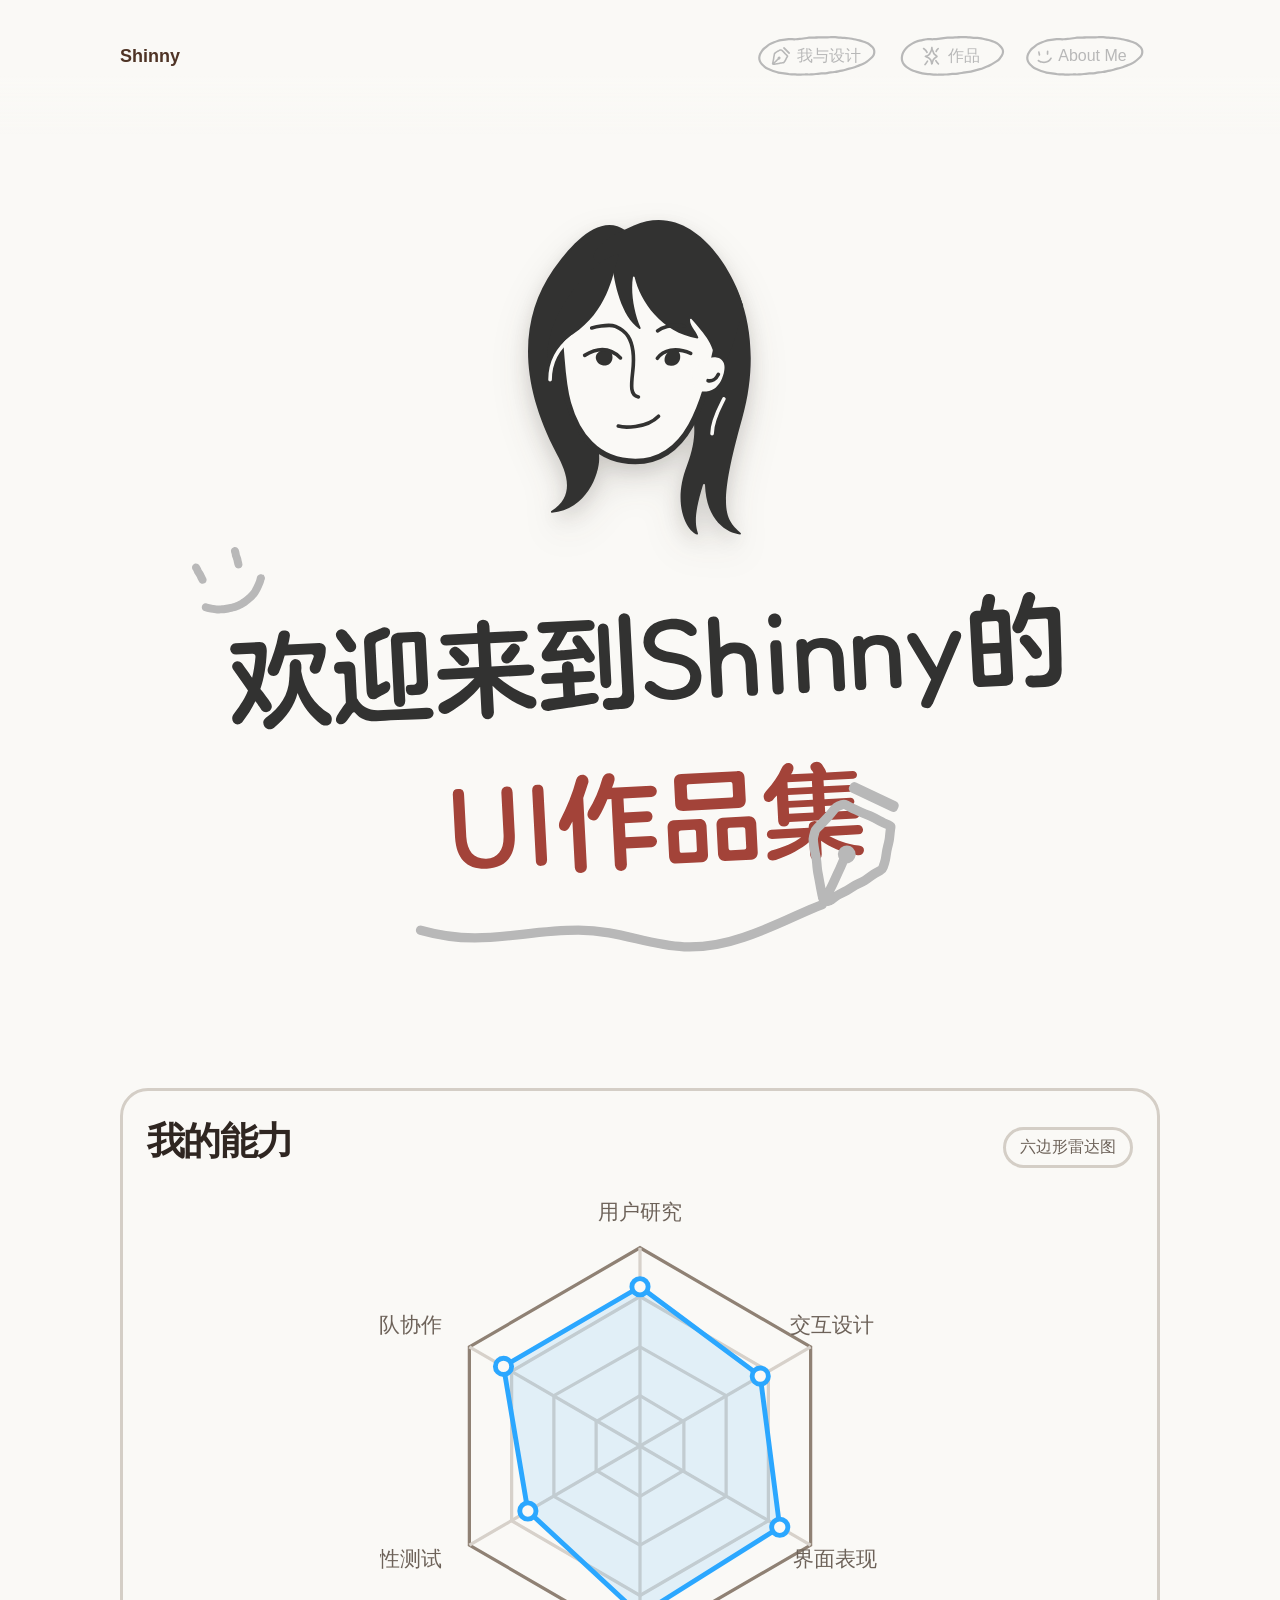
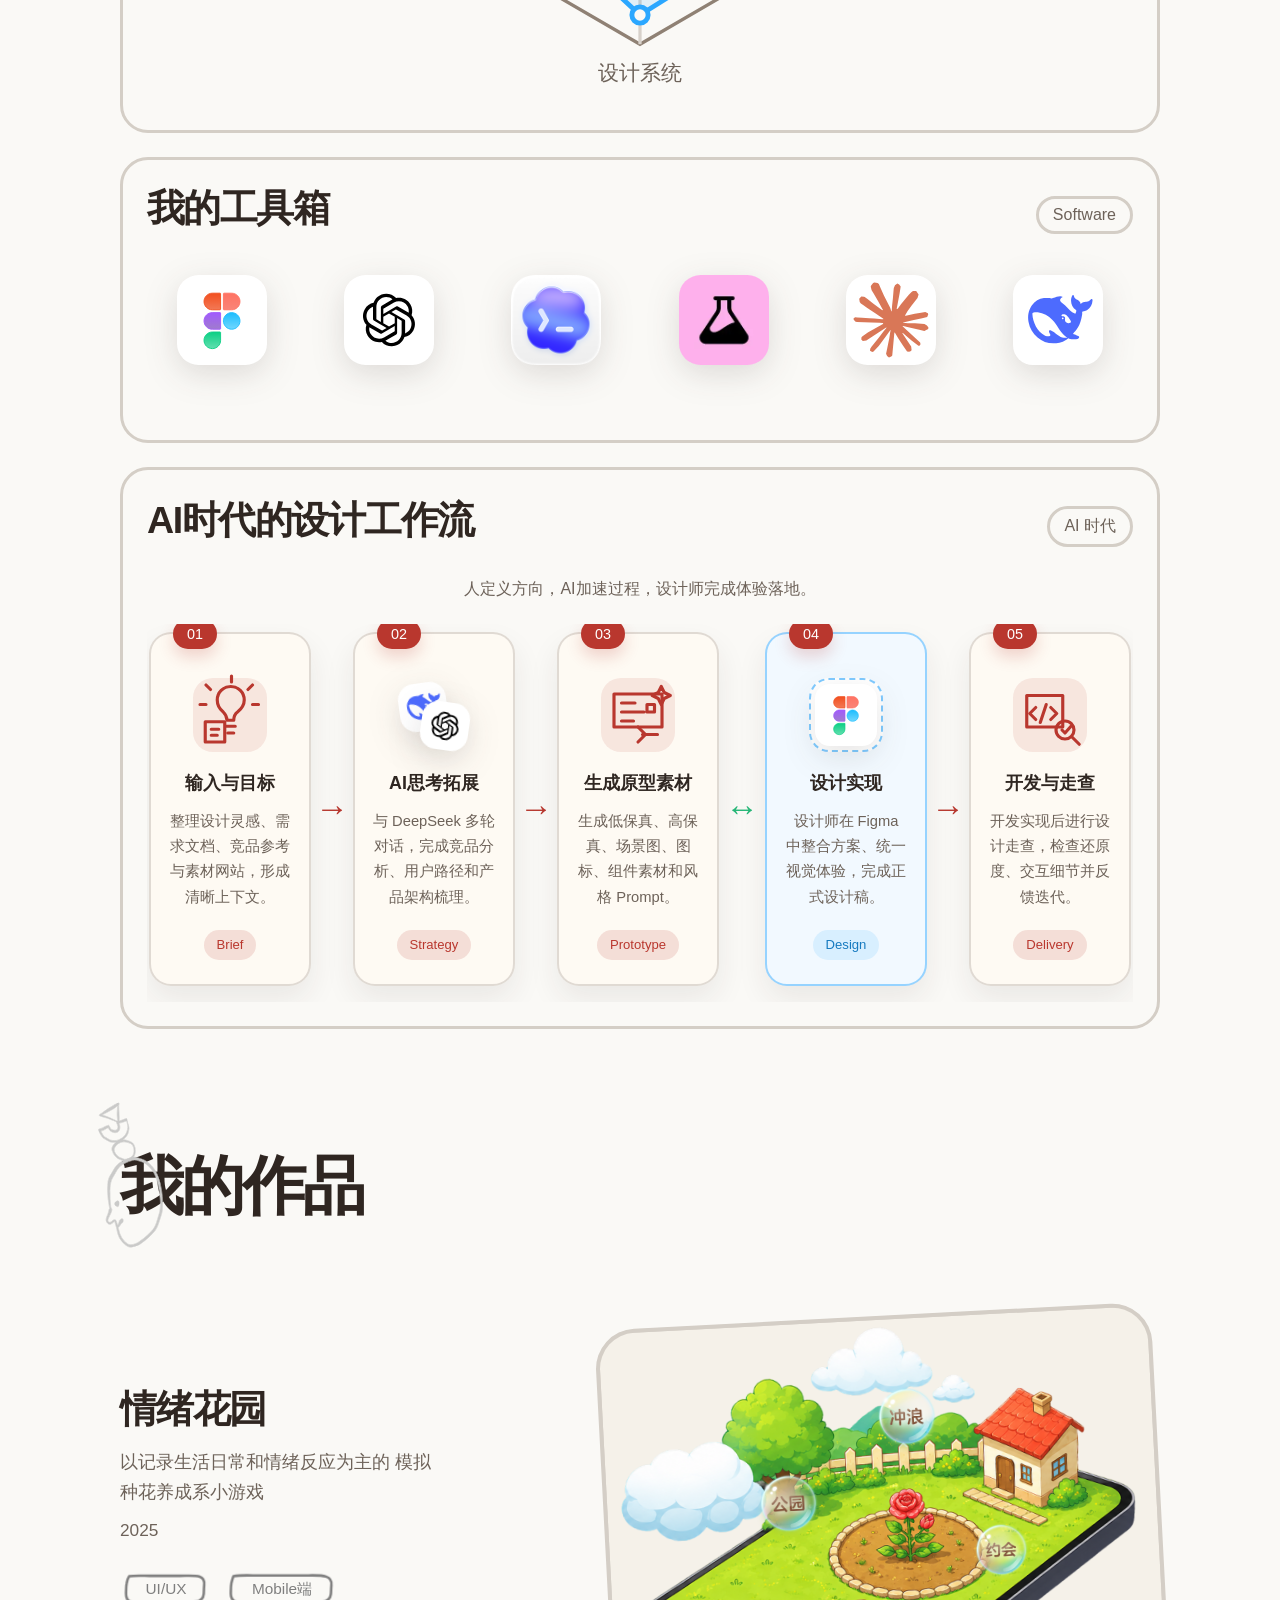
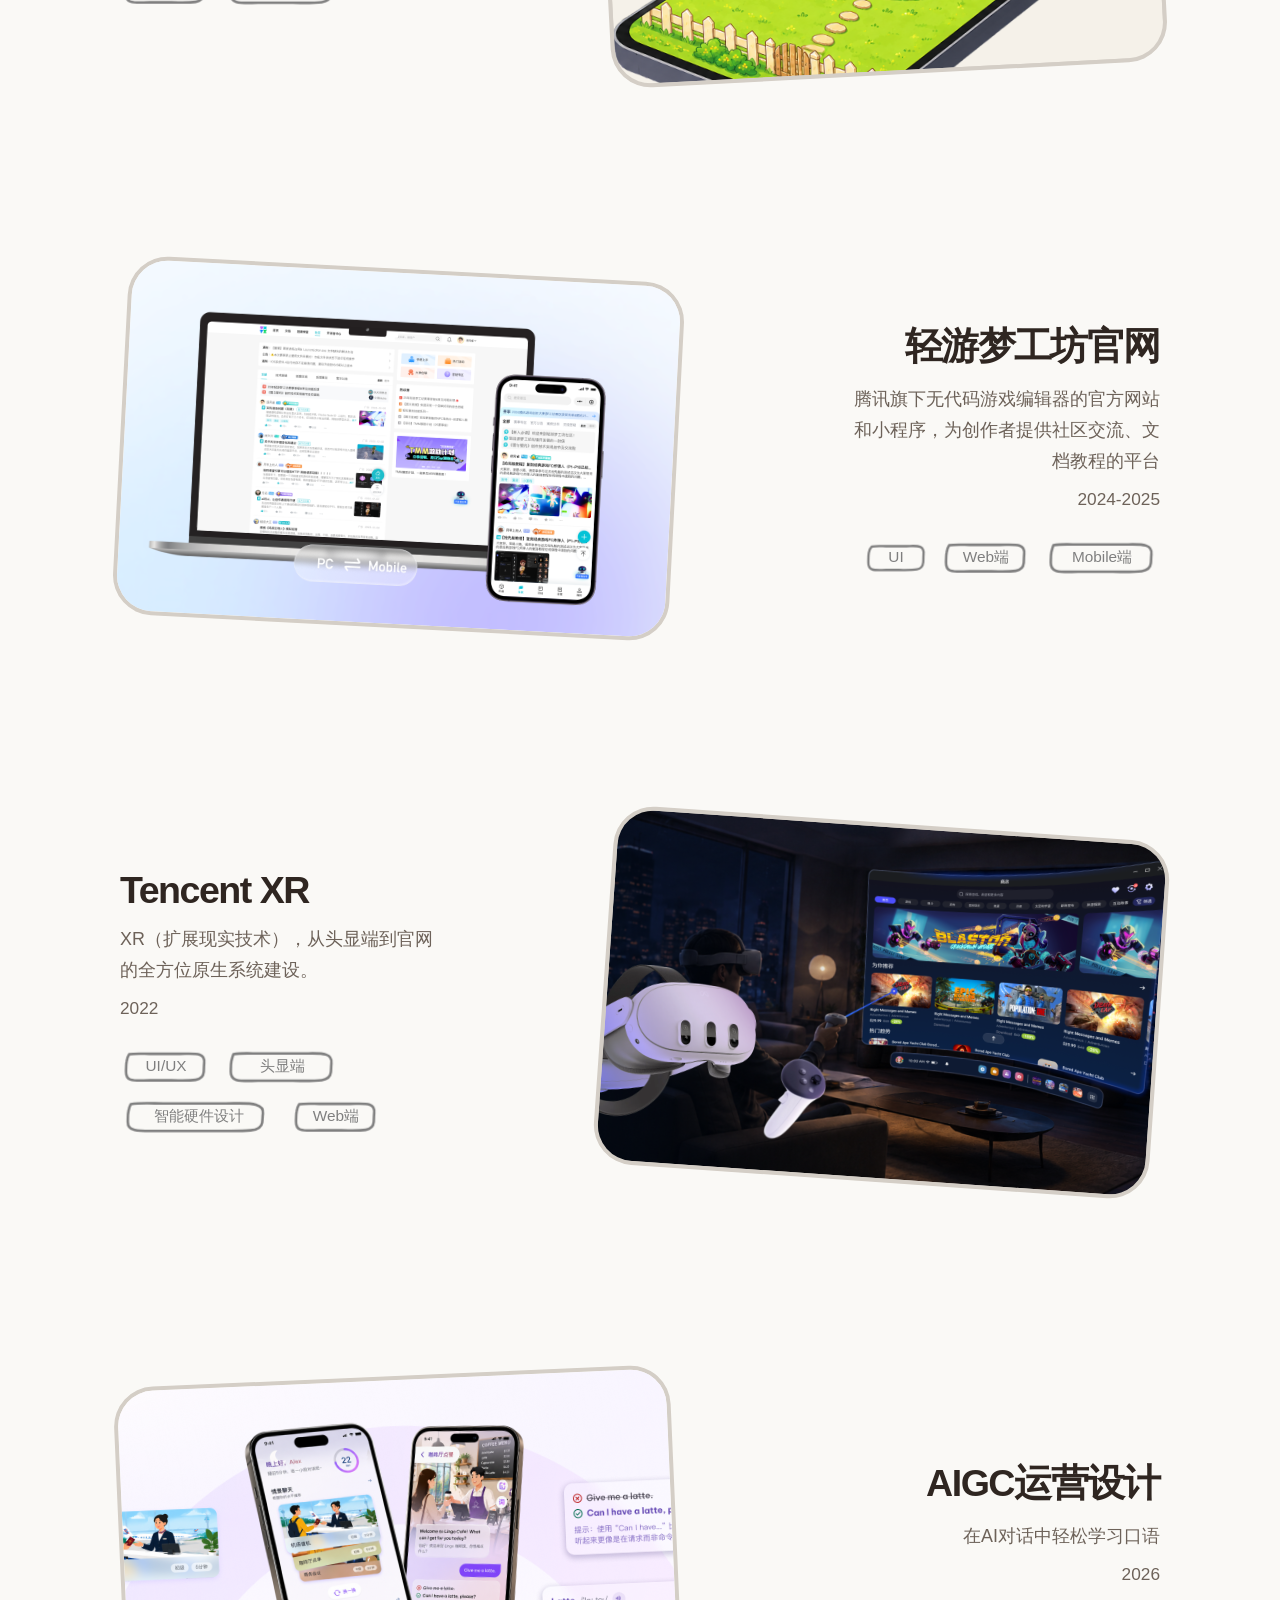
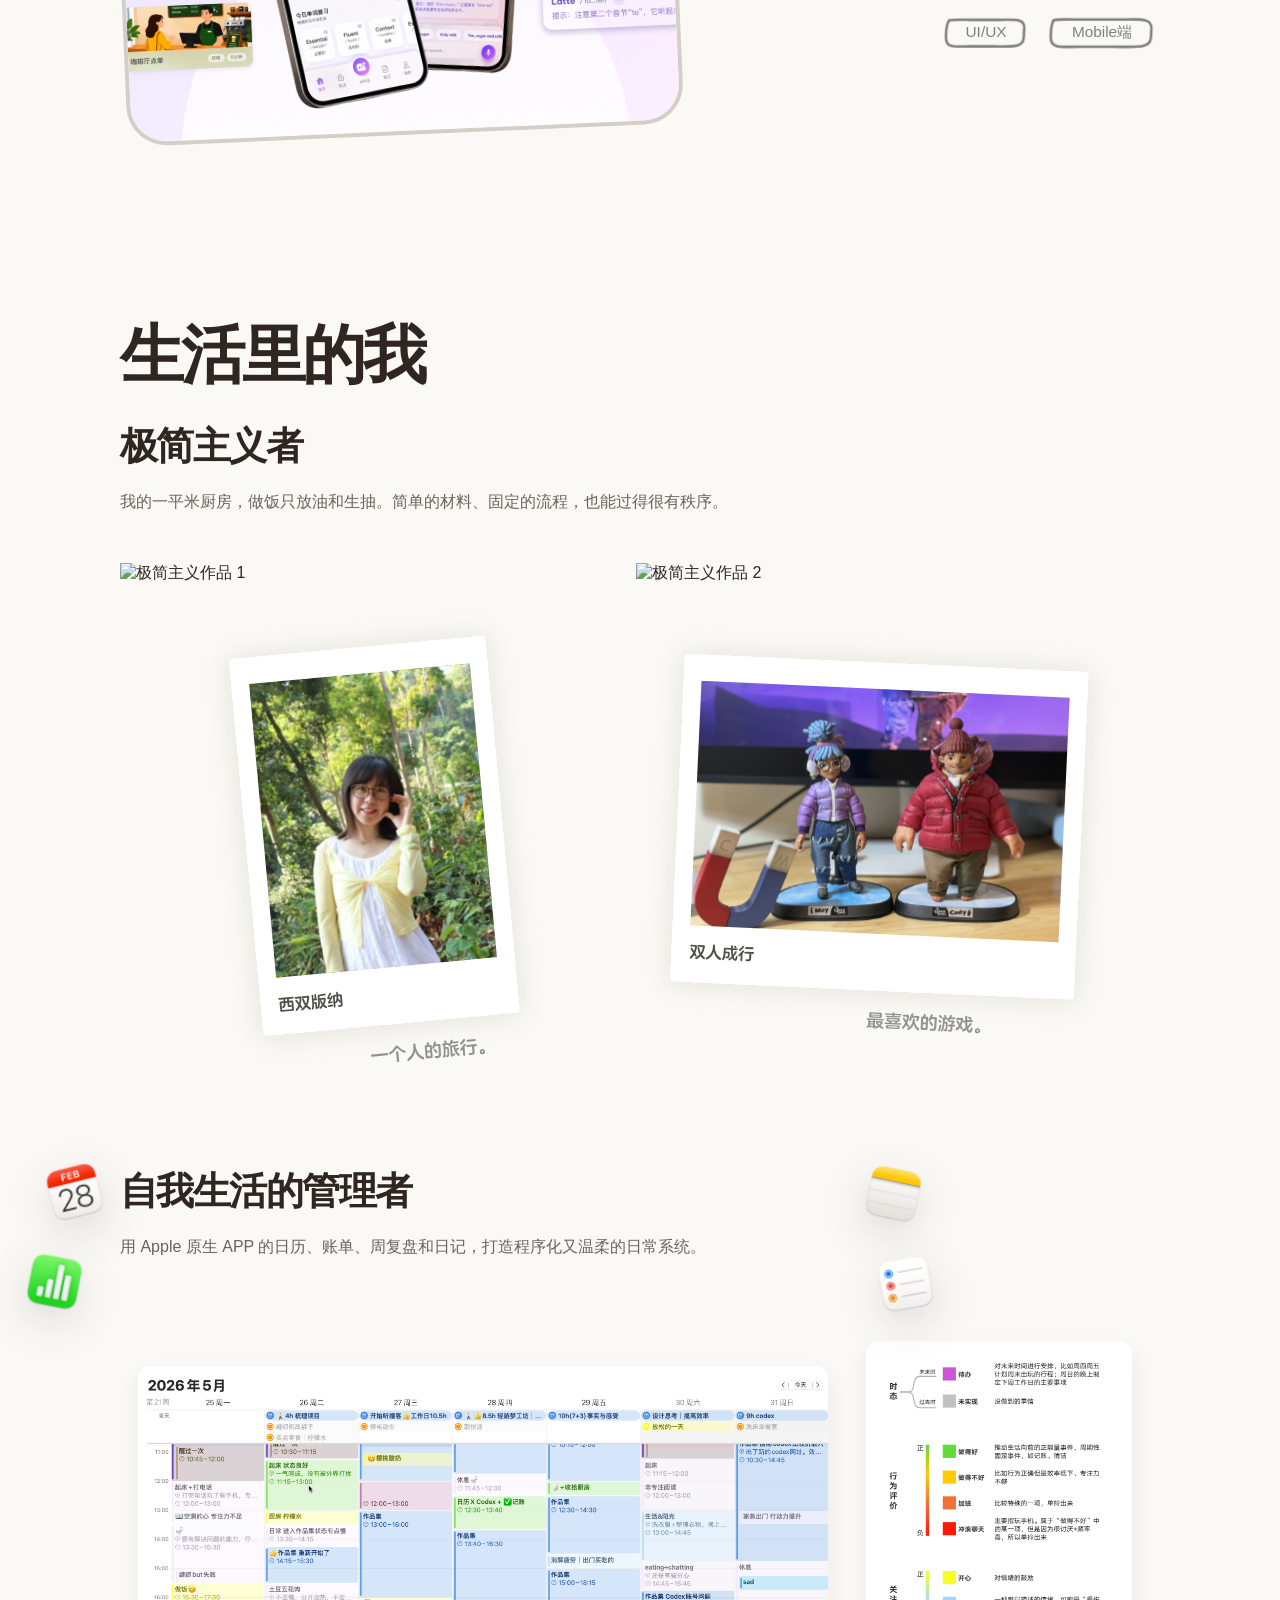
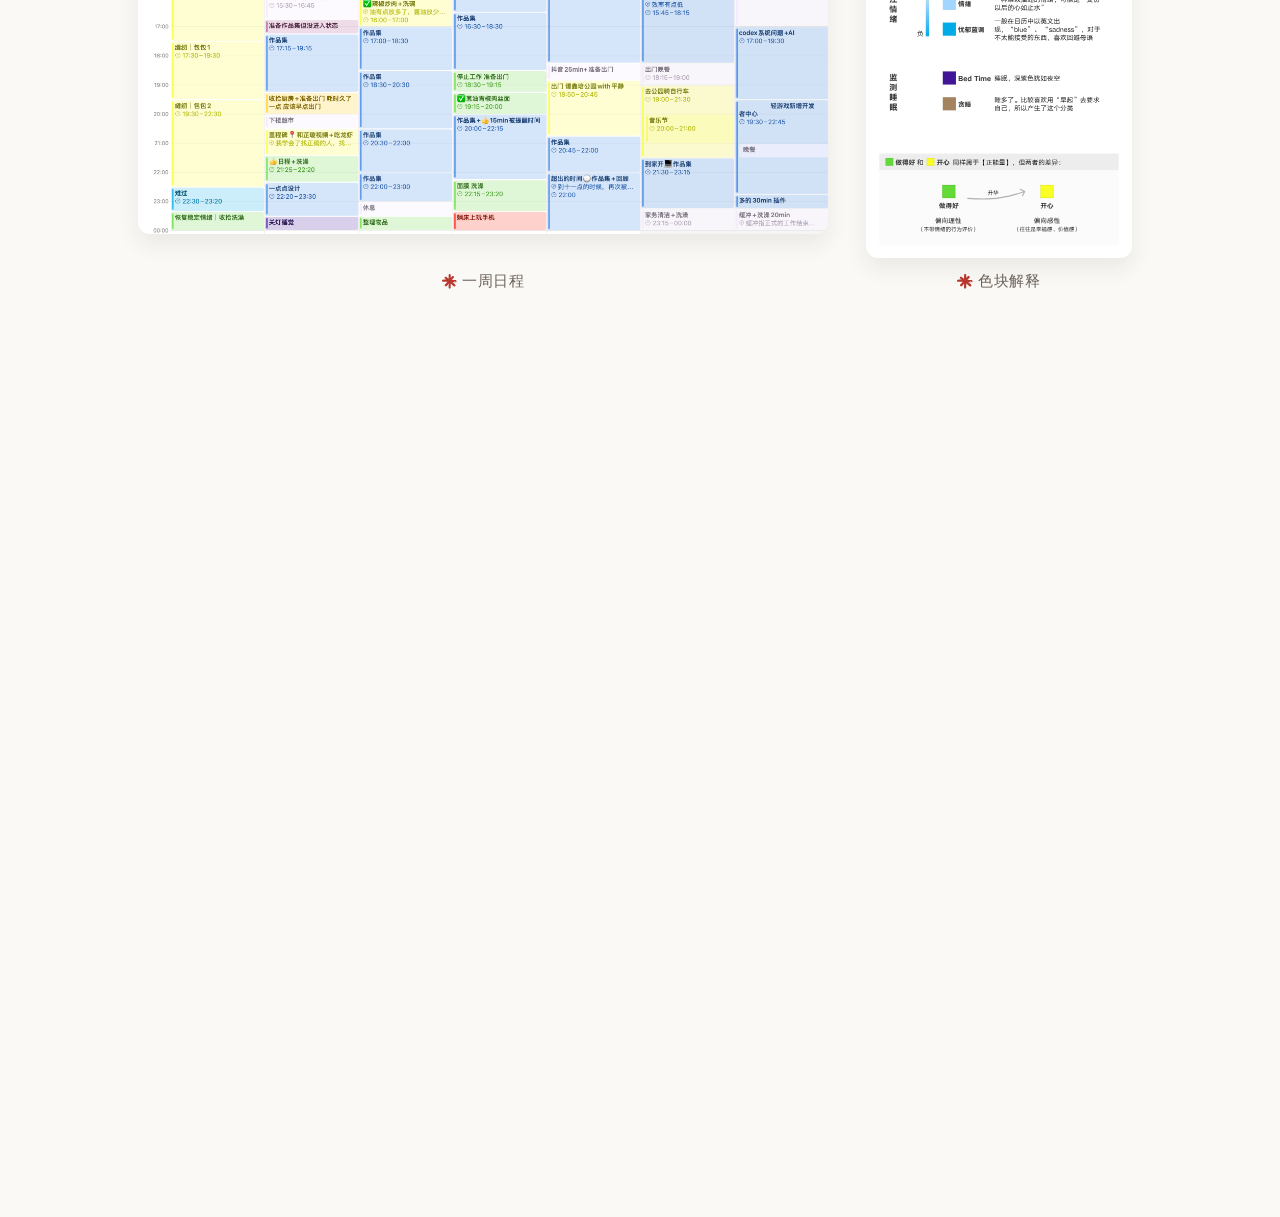
==== commit a4a3c83b: "Update portfolio title and favicon" ====
--- a/index.html
+++ b/index.html
@@ -3,7 +3,8 @@
   <head>
     <meta charset="UTF-8" />
     <meta name="viewport" content="width=device-width, initial-scale=1.0" />
-    <title>肖丽 UI/UX 作品集模板</title>
+    <title>Shinny的作品集</title>
+    <link rel="icon" type="image/svg+xml" href="./assets/hero-expression-01.svg" />
     <link rel="preconnect" href="https://fonts.googleapis.com" />
     <link rel="preconnect" href="https://fonts.gstatic.com" crossorigin />
     <link rel="stylesheet" href="./styles.css" />
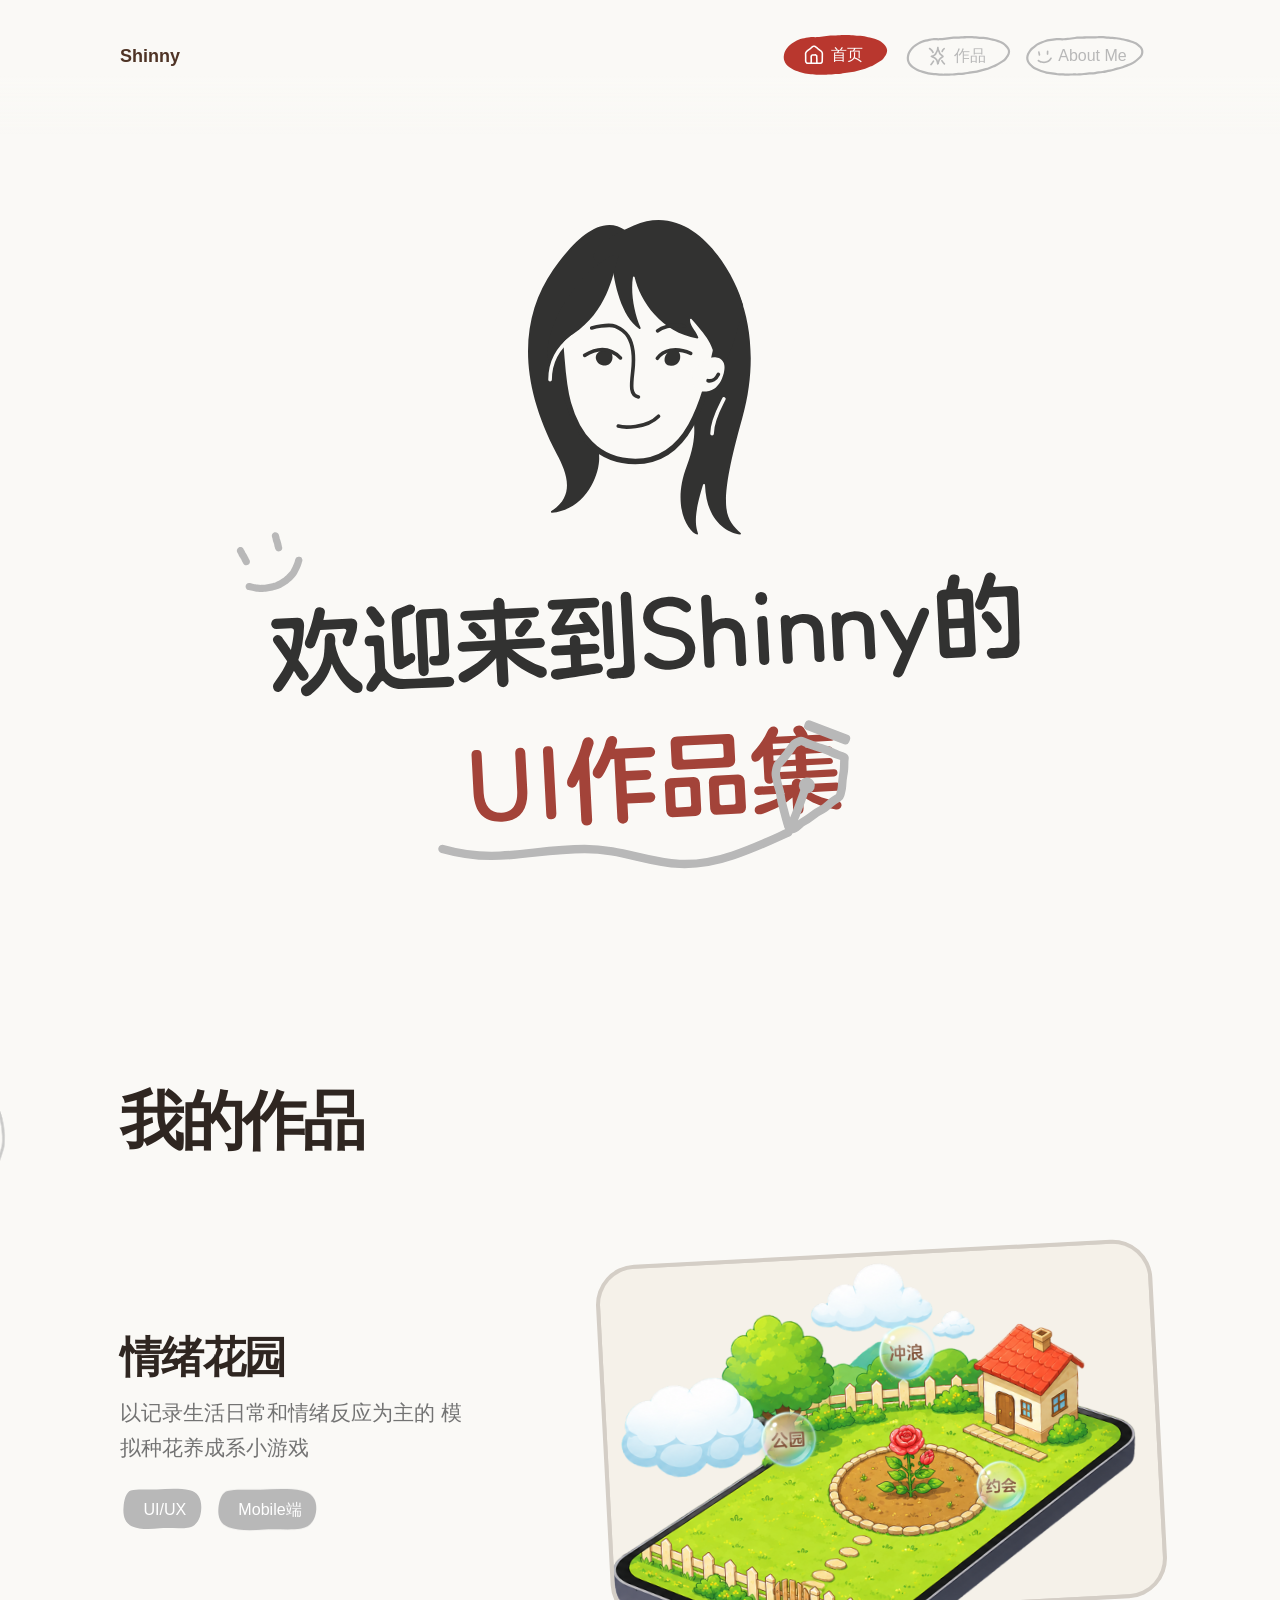
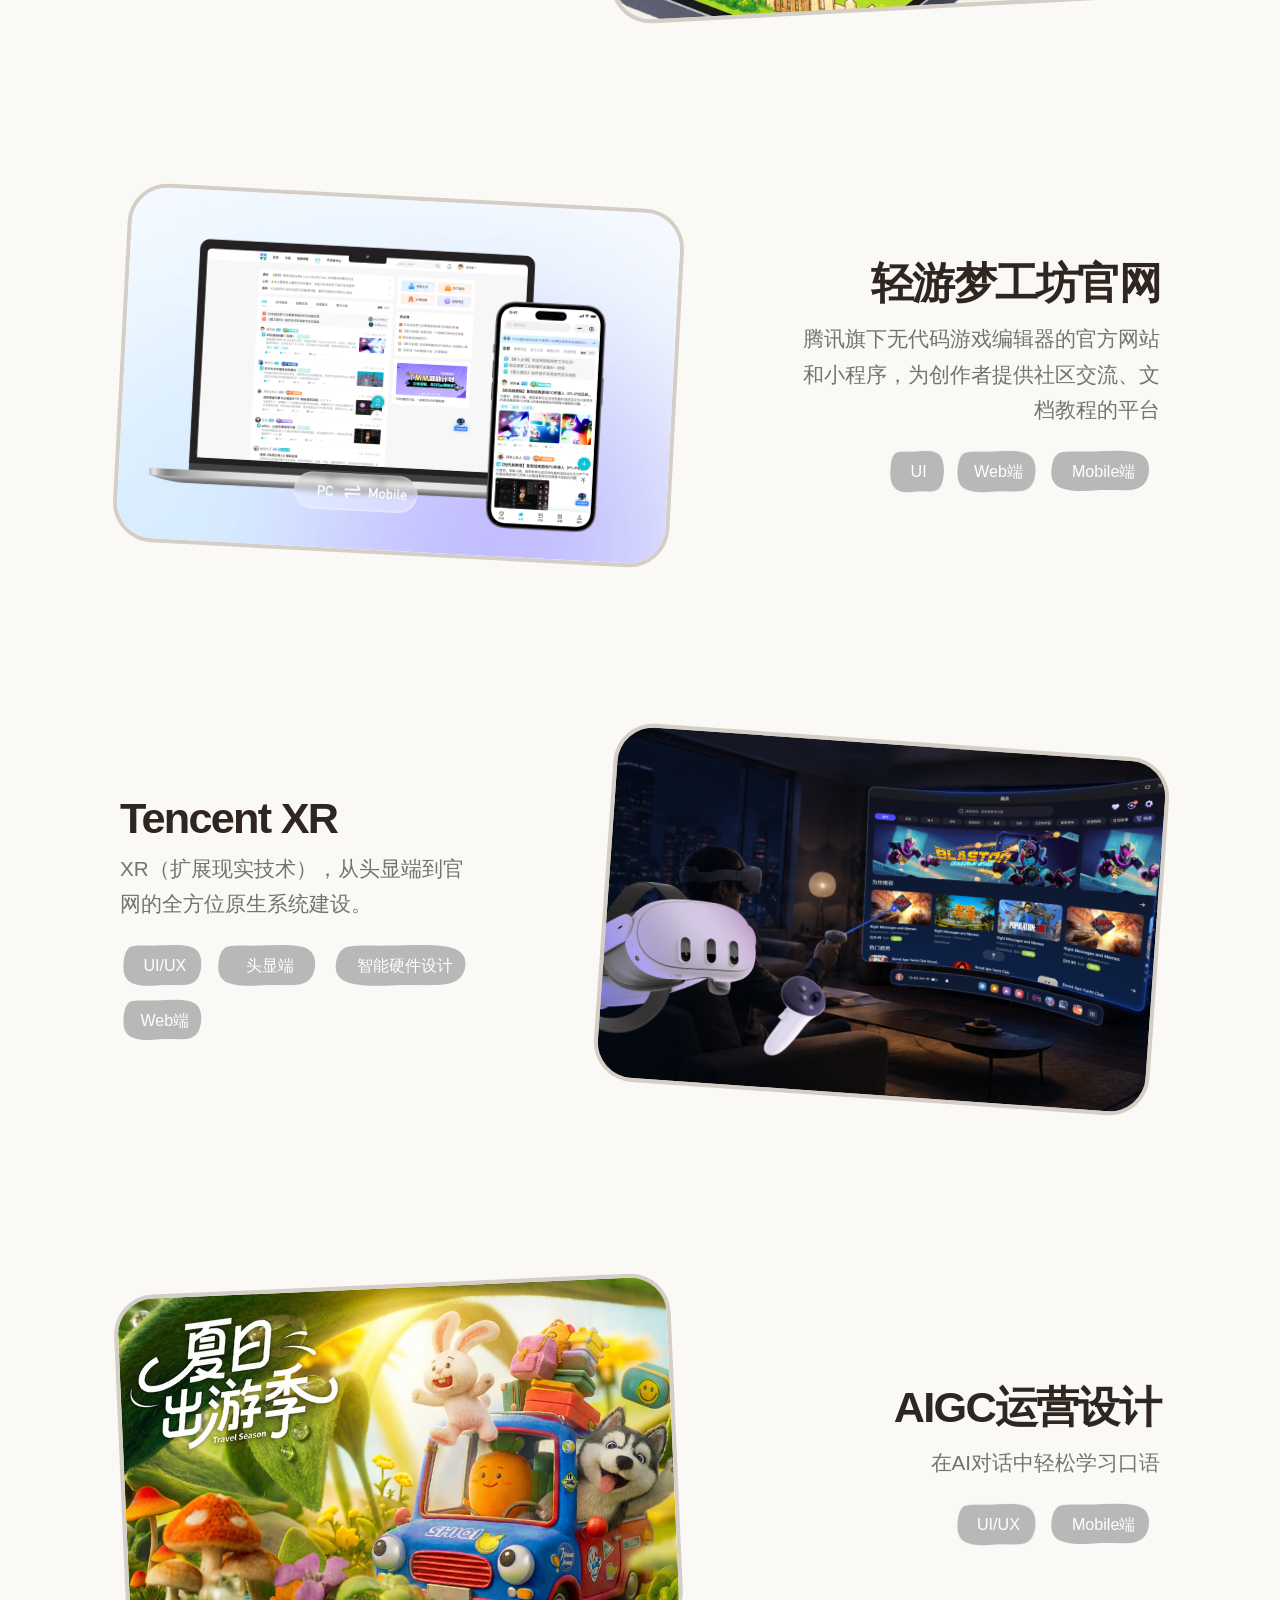
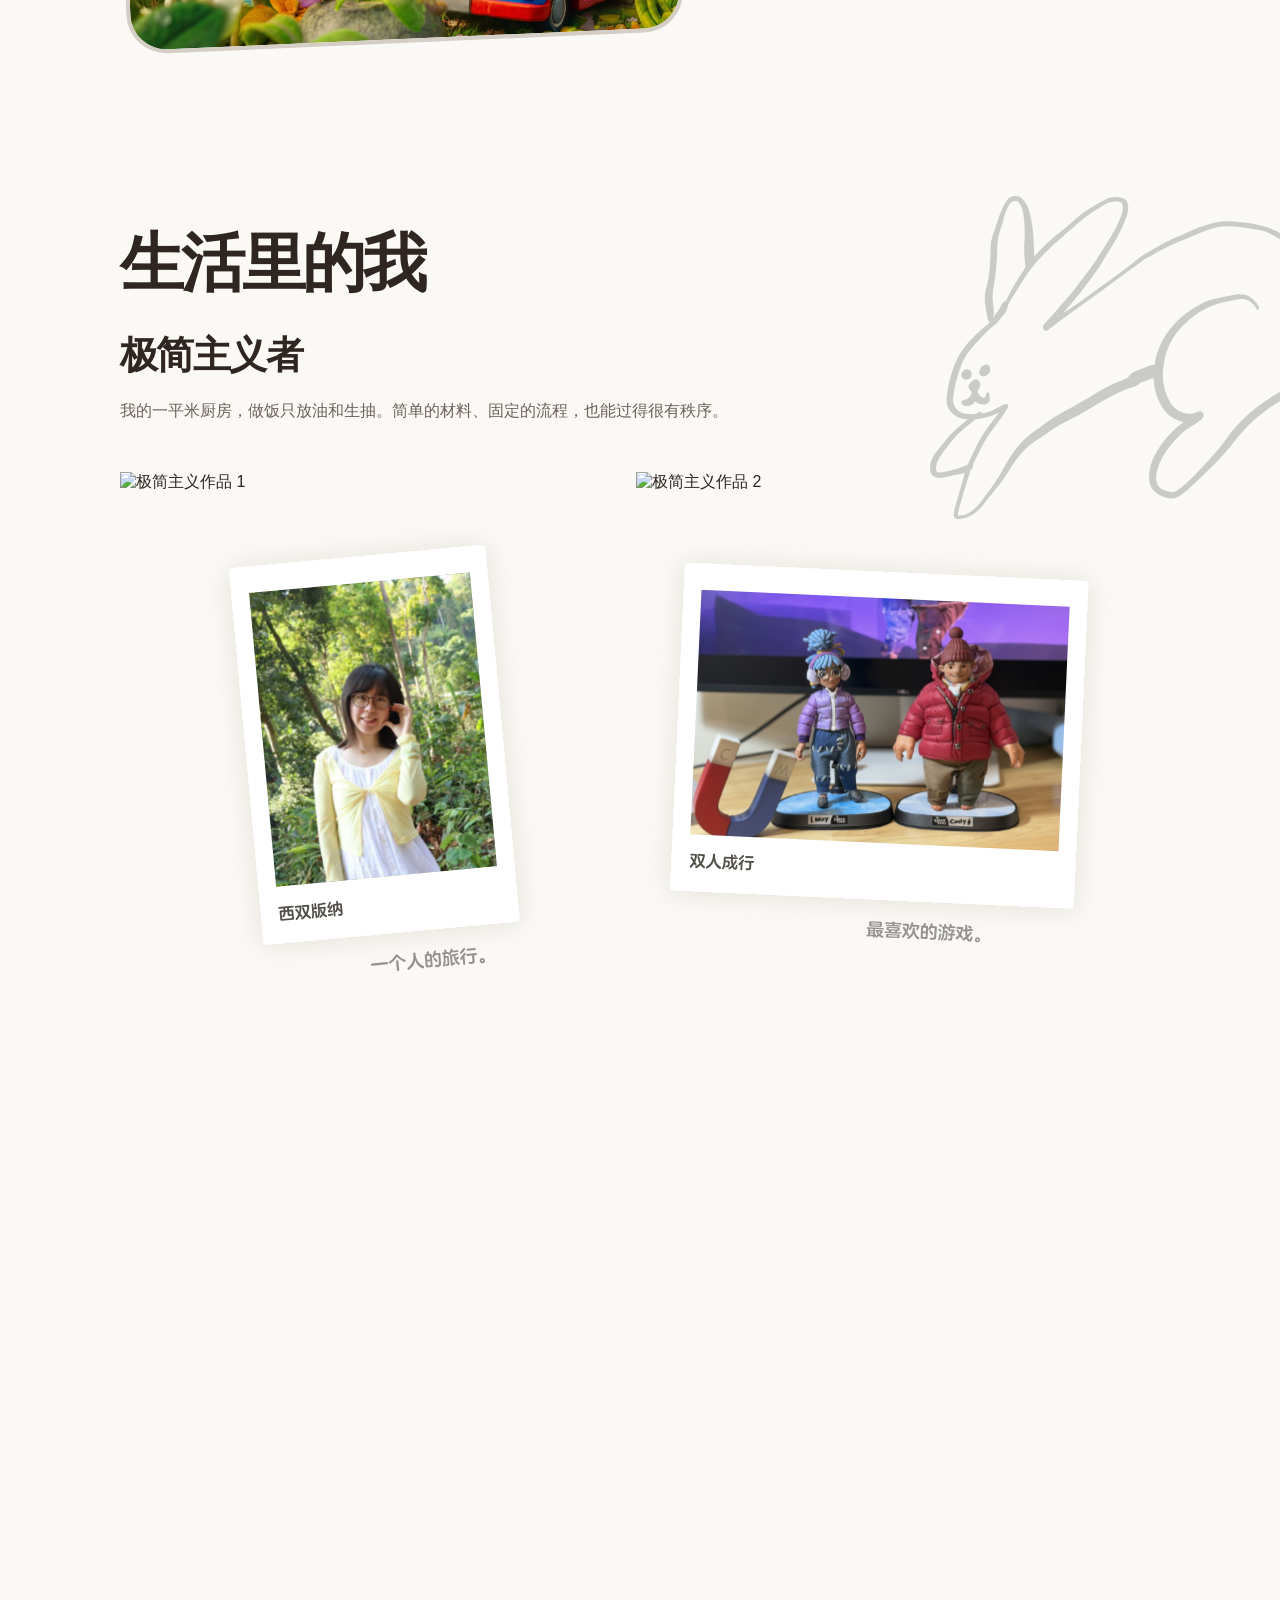
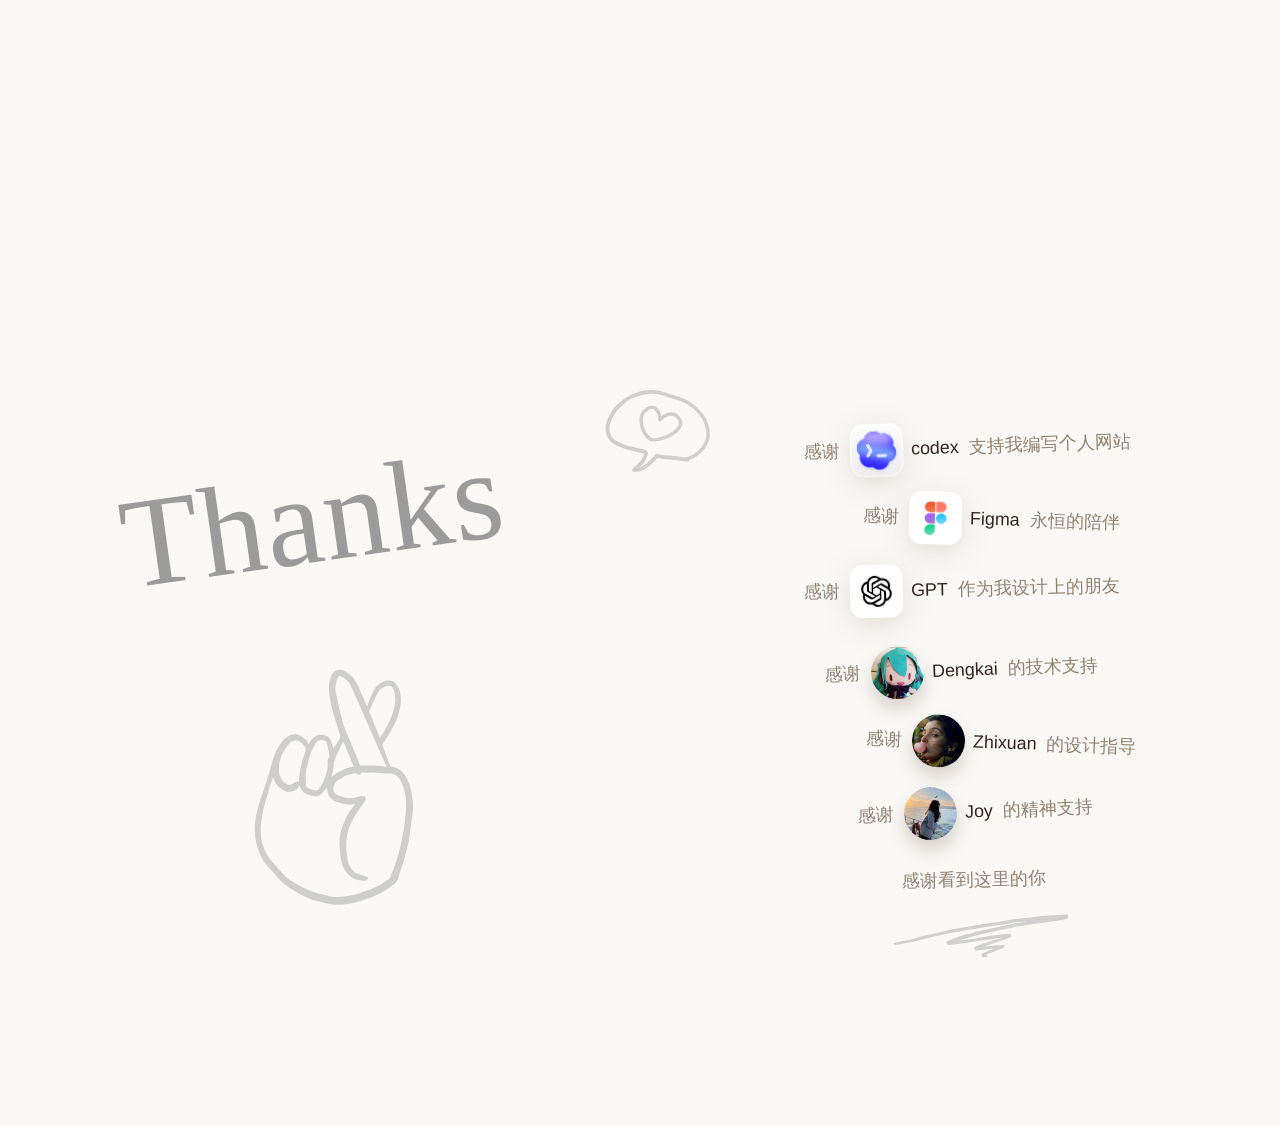
==== commit 48023750: "update website" ====
--- a/index.html
+++ b/index.html
@@ -4,10 +4,10 @@
     <meta charset="UTF-8" />
     <meta name="viewport" content="width=device-width, initial-scale=1.0" />
     <title>Shinny的作品集</title>
-    <link rel="icon" type="image/svg+xml" href="./assets/hero-expression-01.svg" />
+    <link rel="icon" type="image/svg+xml" href="./assets/favicon.svg" />
     <link rel="preconnect" href="https://fonts.googleapis.com" />
     <link rel="preconnect" href="https://fonts.gstatic.com" crossorigin />
-    <link rel="stylesheet" href="./styles.css" />
+    <link rel="stylesheet" href="./styles.css?v=20260615-rabbit-fit" />
   </head>
   <body>
     <div class="page-shell">
@@ -16,9 +16,9 @@
           <span>Shinny</span>
         </a>
         <nav class="nav">
-          <a href="#design-story" data-nav="design-story" class="nav-link nav-link-story">
-            <img src="./assets/nav-icon-3.svg" class="nav-link-icon" alt="" aria-hidden="true" />
-            <span class="nav-link-label">我与设计</span>
+          <a href="#hero" data-nav="hero" class="nav-link nav-link-home active" aria-current="page">
+            <img src="./assets/nav-icon-home.svg" class="nav-link-icon" alt="" aria-hidden="true" />
+            <span class="nav-link-label">首页</span>
           </a>
           <a href="#projects" data-nav="projects" class="nav-link nav-link-projects">
             <img src="./assets/nav-icon-1.svg" class="nav-link-icon" alt="" aria-hidden="true" />
@@ -39,8 +39,8 @@
                 <div class="hero-welcome-stack">
                   <div class="hero-emotion-switcher" aria-hidden="true">
                     <img src="./assets/hero-expression-01.svg" alt="" class="hero-emotion hero-emotion-1" />
-                    <img src="./assets/hero-expression-02.svg" alt="" class="hero-emotion hero-emotion-2" />
-                    <img src="./assets/hero-expression-03.svg" alt="" class="hero-emotion hero-emotion-3" />
+                    <img src="./assets/hero-expression-03.svg" alt="" class="hero-emotion hero-emotion-2" />
+                    <img src="./assets/hero-expression-02.svg" alt="" class="hero-emotion hero-emotion-3" />
                   </div>
                   <div class="hero-welcome-frame">
                     <img
@@ -66,6 +66,7 @@
           id="design-story"
           class="section design-story"
           data-section="design-story"
+          hidden
         >
           <div class="section-head design-story-head is-hidden">
             <h2>我与设计</h2>
@@ -73,7 +74,7 @@
           </div>
 
           <div class="design-grid">
-            <article class="panel radar-panel reveal">
+            <article class="panel radar-panel reveal" hidden>
               <div class="panel-head">
                 <h3>我的能力</h3>
                 <span>六边形雷达图</span>
@@ -125,7 +126,7 @@
               </svg>
             </article>
 
-            <article class="panel toolbox-panel reveal">
+            <article class="panel toolbox-panel reveal" hidden>
               <div class="panel-head">
                 <h3>我的工具箱</h3>
                 <span>Software</span>
@@ -158,7 +159,7 @@
               </div>
             </article>
 
-            <article class="panel workflow-panel reveal">
+            <article class="panel workflow-panel reveal" hidden>
               <div class="panel-head">
                 <h3>AI时代的设计工作流</h3>
                 <span>AI 时代</span>
@@ -264,7 +265,6 @@
               <div class="project-meta project-copy">
                 <h3>情绪花园</h3>
                 <p class="project-desc">以记录生活日常和情绪反应为主的 模拟种花养成系小游戏</p>
-                <p class="project-time">2025</p>
                 <div class="project-tags">
                   <span class="project-tag-medium">UI/UX</span>
                   <span class="project-tag-long">Mobile端</span>
@@ -295,7 +295,6 @@
               <div class="project-meta project-copy">
                 <h3>轻游梦工坊官网</h3>
                 <p class="project-desc">腾讯旗下无代码游戏编辑器的官方网站和小程序，为创作者提供社区交流、文档教程的平台</p>
-                <p class="project-time">2024-2025</p>
                 <div class="project-tags">
                   <span class="project-tag-short">UI</span>
                   <span class="project-tag-medium">Web端</span>
@@ -327,7 +326,6 @@
               <div class="project-meta project-copy">
                 <h3>Tencent XR</h3>
                 <p class="project-desc">XR（扩展现实技术），从头显端到官网的全方位原生系统建设。</p>
-                <p class="project-time">2022</p>
                 <div class="project-tags">
                   <span class="project-tag-medium">UI/UX</span>
                   <span class="project-tag-long">头显端</span>
@@ -360,16 +358,15 @@
               <div class="project-meta project-copy">
                 <h3>AIGC运营设计</h3>
                 <p class="project-desc">在AI对话中轻松学习口语</p>
-                <p class="project-time">2026</p>
                 <div class="project-tags">
                   <span class="project-tag-medium">UI/UX</span>
                   <span class="project-tag-long">Mobile端</span>
                 </div>
               </div>
-              <a
-                class="project-cover cover-c tilt-card project-cover-link"
-                href="./lingo-ai-detail.html"
-                aria-label="打开Lingo AI项目详情"
+              <div
+                class="project-cover cover-c tilt-card project-cover-locked"
+                aria-label="AIGC运营设计项目制作中"
+                aria-disabled="true"
               >
                 <span class="project-cover-ornament ornament-top-right" aria-hidden="true">
                   <img src="./assets/project-cover-decor-top-right.svg" alt="" class="project-cover-ornament-image" />
@@ -384,12 +381,18 @@
                 <div class="project-cover-media">
                   <img src="./assets/project-cover-3.png" alt="Lingo AI 项目封面" class="project-cover-image" />
                 </div>
-              </a>
+                <span class="project-cover-status" aria-hidden="true">制作中</span>
+              </div>
             </article>
           </div>
         </section>
 
         <section id="about" class="section about" data-section="about">
+          <div class="about-rabbit-scene" aria-hidden="true">
+            <span class="about-rabbit-dust about-rabbit-dust-1"></span>
+            <span class="about-rabbit-dust about-rabbit-dust-2"></span>
+            <img src="./assets/rabbit.svg" alt="" class="about-rabbit" />
+          </div>
           <div class="section-head reveal">
             <h2>生活里的我</h2>
           </div>
@@ -417,28 +420,6 @@
             </article>
 
             <article class="about-card about-card-routine reveal">
-              <div class="routine-app-cloud" aria-hidden="true">
-                <img
-                  src="assets/self-life-app-02.svg"
-                  alt=""
-                  class="routine-scatter-icon routine-scatter-icon-1"
-                />
-                <img
-                  src="assets/self-life-app-01.svg"
-                  alt=""
-                  class="routine-scatter-icon routine-scatter-icon-2"
-                />
-                <img
-                  src="assets/self-life-app-03.svg"
-                  alt=""
-                  class="routine-scatter-icon routine-scatter-icon-3"
-                />
-                <img
-                  src="assets/self-life-app-04.svg"
-                  alt=""
-                  class="routine-scatter-icon routine-scatter-icon-4"
-                />
-              </div>
               <div class="about-intro">
                 <div>
                   <h3>自我生活的管理者</h3>
@@ -448,6 +429,28 @@
                 </div>
               </div>
               <div class="about-gallery about-gallery-routine">
+                <div class="routine-app-cloud" aria-hidden="true">
+                  <img
+                    src="assets/self-life-app-02.svg"
+                    alt=""
+                    class="routine-scatter-icon routine-scatter-icon-1"
+                  />
+                  <img
+                    src="assets/self-life-app-01.svg"
+                    alt=""
+                    class="routine-scatter-icon routine-scatter-icon-2"
+                  />
+                  <img
+                    src="assets/self-life-app-03.svg"
+                    alt=""
+                    class="routine-scatter-icon routine-scatter-icon-3"
+                  />
+                  <img
+                    src="assets/self-life-app-04.svg"
+                    alt=""
+                    class="routine-scatter-icon routine-scatter-icon-4"
+                  />
+                </div>
                 <figure class="memory-shot routine-calendar-frame">
                   <img src="assets/self-life-calendar-frame.png" alt="2026年5月的日历周视图记录" />
                   <figcaption class="routine-scroll-hint">
@@ -544,6 +547,6 @@
       </main>
     </div>
 
-    <script src="./script.js"></script>
+    <script src="./script.js?v=20260615-rabbit-hop"></script>
   </body>
 </html>
--- a/styles.css
+++ b/styles.css
@@ -106,6 +106,12 @@
   .click-effect-burst {
     display: none !important;
   }
+
+  .about.rabbit-playing .about-rabbit-scene,
+  .about.rabbit-playing .about-rabbit,
+  .about.rabbit-playing .about-rabbit-dust {
+    animation: none;
+  }
 }
 
 a {
@@ -202,21 +208,21 @@
   line-height: 1;
 }
 
-.nav-link-story,
 .nav-link-about {
   width: 150px;
   background-image: url("./assets/nav-tab-wide-default.svg");
 }
 
-.nav-link-story {
+.nav-link-home {
   padding-left: 5px;
-  padding-right: 11px;
+  padding-right: 13px;
 }
 
 .nav-link-projects {
   margin-left: -2px;
   padding-left: 5px;
   padding-right: 13px;
+  transform: translateX(6px);
 }
 
 .nav-link-about {
@@ -238,9 +244,12 @@
   transform: translateY(-1px);
 }
 
-.nav-link-story:hover,
-.nav-link-story:focus-visible,
-.nav-link-story.active,
+.nav-link-projects:hover,
+.nav-link-projects:focus-visible,
+.nav-link-projects.active {
+  transform: translate(6px, -1px);
+}
+
 .nav-link-about:hover,
 .nav-link-about:focus-visible,
 .nav-link-about.active {
@@ -297,7 +306,7 @@
 .hero-welcome-frame {
   position: relative;
   width: 100%;
-  transform: scale(1.25);
+  transform: translateY(-10px) scale(1.125);
   transform-origin: top center;
 }
 
@@ -318,8 +327,6 @@
   width: 100%;
   height: 100%;
   object-fit: contain;
-  filter: drop-shadow(0 7px 9px rgba(47, 38, 33, 0.13))
-    drop-shadow(0 16px 18px rgba(47, 38, 33, 0.12));
   opacity: 0;
   animation: hero-emotion-cycle 9s steps(1, end) infinite;
 }
@@ -347,7 +354,7 @@
 .hero-pen-animation {
   position: absolute;
   right: 12%;
-  bottom: -20%;
+  bottom: -13%;
   width: min(75%, 540px);
   aspect-ratio: 720 / 300;
   border: 0;
@@ -372,7 +379,7 @@
 
 .projects-title-balance {
   position: absolute;
-  left: clamp(-72px, -6vw, -48px);
+  left: clamp(-238px, -18vw, -176px);
   top: 50%;
   width: clamp(108px, 12vw, 162px);
   transform: translateY(-56%) rotate(-18deg);
@@ -423,7 +430,12 @@
 }
 
 .project-tags span {
-  font-size: 0.96rem;
+  font-size: 16.1px;
+}
+
+.projects .project-tags {
+  gap: 4px;
+  margin-top: 18px;
 }
 
 .projects .project-tags span {
@@ -432,37 +444,39 @@
   justify-content: center;
   flex: 0 0 auto;
   align-self: flex-start;
-  height: 38px;
-  padding: 0 14px;
+  height: 50.6px;
+  padding: 0;
   border: 0;
-  background: transparent;
-  color: #7f7f7f;
+  background-color: transparent;
+  color: #ffffff;
+  font-family: inherit;
+  font-weight: 500;
   line-height: 1;
   white-space: nowrap;
   box-sizing: border-box;
   background-position: center;
   background-repeat: no-repeat;
-  background-size: 108% 112%;
+  background-size: 100% 100%;
 }
 
 .projects .project-tags .project-tag-short {
-  width: 64px;
-  background-image: url("./assets/project-tag-short.svg");
+  width: 62.1px;
+  background-image: url("./assets/project-tag-solid-short.svg");
 }
 
 .projects .project-tags .project-tag-medium {
-  width: 92px;
-  background-image: url("./assets/project-tag-medium.svg");
+  width: 89.7px;
+  background-image: url("./assets/project-tag-solid-medium.svg");
 }
 
 .projects .project-tags .project-tag-long {
-  width: 116px;
-  background-image: url("./assets/project-tag-long.svg");
+  width: 112.7px;
+  background-image: url("./assets/project-tag-solid-long.svg");
 }
 
 .projects .project-tags .project-tag-xl {
-  width: 158px;
-  background-image: url("./assets/project-tag-xl.svg");
+  width: 149.5px;
+  background-image: url("./assets/project-tag-solid-xl.svg");
 }
 
 .scribble {
@@ -557,7 +571,7 @@
 
 .project-list {
   display: grid;
-  gap: 68px;
+  gap: 59.16px;
 }
 
 .project-row {
@@ -601,6 +615,7 @@
 }
 
 .project-meta h3 {
+  font-size: 2.7025rem;
   text-wrap: balance;
 }
 
@@ -610,15 +625,15 @@
   color: var(--muted);
 }
 
-.project-time {
-  font-size: 1.08rem;
-  margin-top: 10px;
-}
-
 .project-desc {
-  max-width: 320px;
-  font-size: 1.12rem;
+  max-width: 368px;
+  font-size: 1.288rem;
   line-height: 1.72;
+}
+
+.project-meta .project-desc {
+  margin-top: 8px;
+  color: #737373;
 }
 
 .project-right .project-desc {
@@ -688,8 +703,8 @@
 }
 
 .ornament-bottom-left {
-  bottom: -34px;
-  left: -36px;
+  bottom: -42px;
+  left: -44px;
   width: 55px;
   transform: translate3d(-10px, 8px, 0) rotate(-4deg) scale(0.92);
 }
@@ -700,6 +715,36 @@
   object-fit: cover;
   display: block;
   transition: transform 0.24s ease;
+}
+
+.project-cover-locked {
+  cursor: url("data:image/svg+xml,%3Csvg xmlns='http://www.w3.org/2000/svg' width='32' height='32' viewBox='0 0 32 32'%3E%3Cpath d='M10 14V10a6 6 0 0 1 12 0v4' fill='none' stroke='%23B9372E' stroke-width='4' stroke-linecap='round'/%3E%3Crect x='5' y='13' width='22' height='16' rx='4' fill='%23B9372E'/%3E%3C/svg%3E") 16 16, not-allowed;
+}
+
+.project-cover-status {
+  position: absolute;
+  z-index: 5;
+  top: var(--project-status-y, 50%);
+  left: var(--project-status-x, 50%);
+  padding: 7px 16px;
+  border: 0;
+  border-radius: 999px;
+  background: #666666;
+  color: #fff;
+  font-size: 0.86rem;
+  font-weight: 600;
+  line-height: 1.2;
+  white-space: nowrap;
+  opacity: 0;
+  pointer-events: none;
+  transform: translate(16px, 16px);
+  transition: opacity 0.16s ease;
+}
+
+.project-cover-locked:hover .project-cover-status,
+.project-cover-locked.is-pointer-active .project-cover-status,
+.project-cover-locked.is-hovered .project-cover-status {
+  opacity: 1;
 }
 
 .project-cover:hover,
@@ -1162,24 +1207,150 @@
   margin-bottom: 30px;
 }
 
-.about-intro-routine {
-  position: static;
-}
-
-.about-intro-routine-copy {
+.about {
+  position: relative;
+}
+
+.about-rabbit-scene {
+  position: absolute;
+  top: 54px;
+  right: calc(50% - 50vw);
+  width: clamp(350px, 23vw, 470px);
+  aspect-ratio: 335 / 310;
   max-width: none;
-}
-
-.about-card-routine {
-  position: relative;
+  pointer-events: none;
+  transform-origin: 72% 87%;
+}
+
+.about-rabbit {
+  display: block;
+  width: 100%;
+  height: auto;
+  max-width: none;
+  user-select: none;
+  transform-origin: 70% 86%;
+}
+
+.about-rabbit-dust {
+  position: absolute;
+  right: 31%;
+  bottom: -4%;
+  width: 12px;
+  height: 12px;
+  border: 3px solid #cacac9;
+  border-radius: 50%;
+  opacity: 0;
+}
+
+.about-rabbit-dust-2 {
+  right: 22%;
+  bottom: -1%;
+  width: 8px;
+  height: 8px;
+}
+
+.about.rabbit-playing .about-rabbit-scene {
+  animation: about-rabbit-hop 1.34s cubic-bezier(0.22, 0.74, 0.24, 1) both;
+}
+
+.about.rabbit-playing .about-rabbit {
+  animation: about-rabbit-body 1.34s linear both;
+}
+
+.about.rabbit-playing .about-rabbit-dust-1 {
+  animation: about-rabbit-dust-left 0.45s 0.92s ease-out both;
+}
+
+.about.rabbit-playing .about-rabbit-dust-2 {
+  animation: about-rabbit-dust-right 0.42s 0.96s ease-out both;
+}
+
+@keyframes about-rabbit-hop {
+  0% {
+    transform: translate3d(470px, 84px, 0) rotate(5deg);
+  }
+  12% {
+    transform: translate3d(430px, 98px, 0) rotate(7deg);
+  }
+  24% {
+    transform: translate3d(350px, 16px, 0) rotate(-4deg);
+  }
+  51% {
+    transform: translate3d(124px, -116px, 0) rotate(-9deg);
+  }
+  72% {
+    transform: translate3d(12px, -28px, 0) rotate(2deg);
+  }
+  79% {
+    transform: translate3d(0, 8px, 0) rotate(0deg);
+  }
+  88% {
+    transform: translate3d(0, -14px, 0) rotate(-1deg);
+  }
+  100% {
+    transform: translate3d(0, 0, 0) rotate(0deg);
+  }
+}
+
+@keyframes about-rabbit-body {
+  0%,
+  8% {
+    transform: scale(0.96, 1.04);
+  }
+  12% {
+    transform: scale(1.08, 0.88);
+  }
+  25% {
+    transform: scale(0.92, 1.08);
+  }
+  58% {
+    transform: scale(1.02, 0.98);
+  }
+  78% {
+    transform: scale(1.1, 0.86);
+  }
+  89% {
+    transform: scale(0.97, 1.04);
+  }
+  100% {
+    transform: scale(1);
+  }
+}
+
+@keyframes about-rabbit-dust-left {
+  0% {
+    opacity: 0;
+    transform: translate3d(0, 0, 0) scale(0.45);
+  }
+  25% {
+    opacity: 0.62;
+  }
+  100% {
+    opacity: 0;
+    transform: translate3d(-54px, -22px, 0) scale(1.4);
+  }
+}
+
+@keyframes about-rabbit-dust-right {
+  0% {
+    opacity: 0;
+    transform: translate3d(0, 0, 0) scale(0.45);
+  }
+  25% {
+    opacity: 0.5;
+  }
+  100% {
+    opacity: 0;
+    transform: translate3d(38px, -18px, 0) scale(1.25);
+  }
 }
 
 .routine-app-cloud {
   position: absolute;
   top: 0;
   left: 0;
-  width: min(100%, 720px);
-  height: 150px;
+  width: 100%;
+  height: 100%;
   pointer-events: none;
   z-index: 2;
 }
@@ -1331,6 +1502,13 @@
 }
 
 @media (max-width: 900px) {
+  .about-rabbit-scene {
+    top: 54px;
+    right: calc(50% - 50vw);
+    width: clamp(230px, 38vw, 340px);
+    opacity: 0.72;
+  }
+
   .about-gallery-minimalism-row {
     flex-wrap: wrap;
   }
@@ -1352,14 +1530,15 @@
 }
 
 .about-gallery-routine {
-  grid-template-columns: minmax(0, 1fr) minmax(0, 0.72fr);
+  position: relative;
+  grid-template-columns: minmax(0, 1fr) 266px;
   width: 100%;
   max-width: none;
   align-items: stretch;
   justify-items: start;
-  column-gap: 4.5px;
+  column-gap: 28px;
   row-gap: 24px;
-  padding: 34px 28px 18px 18px;
+  padding: 34px 0 18px;
 }
 
 .kitchen-1 {
@@ -1393,7 +1572,7 @@
   justify-items: center;
   align-content: start;
   row-gap: 14px;
-  width: 120%;
+  width: 100%;
   max-width: none;
   justify-self: start;
   margin: 0;
@@ -1409,7 +1588,7 @@
   display: block;
   width: clamp(54px, 4.8vw, 70px);
   height: auto;
-  pointer-events: none;
+  pointer-events: auto;
   z-index: 2;
   filter: drop-shadow(0 14px 20px rgba(47, 38, 33, 0.14));
   transform-origin: center center;
@@ -1417,33 +1596,34 @@
 }
 
 .routine-scatter-icon-1 {
-  top: -6px;
-  left: -76px;
-  transform: rotate(-14deg);
+  top: 18px;
+  left: -92px;
+  transform: rotate(-18deg);
 }
 
 .routine-scatter-icon-2 {
-  top: 84px;
-  left: -96px;
-  transform: rotate(11deg);
+  top: 118px;
+  left: -34px;
+  transform: rotate(9deg);
 }
 
 .routine-scatter-icon-3 {
-  top: -4px;
-  right: -84px;
-  transform: rotate(12deg);
+  top: -18px;
+  right: -26px;
+  transform: rotate(16deg);
 }
 
 .routine-scatter-icon-4 {
-  top: 86px;
-  right: -96px;
-  transform: rotate(-10deg);
+  top: 64px;
+  right: -112px;
+  transform: rotate(-7deg);
 }
 
 .routine-calendar-frame > img {
   display: block;
   width: 100%;
-  height: auto;
+  height: 100%;
+  object-fit: cover;
   border-radius: 12px;
   box-shadow: 0 10px 22px rgba(47, 38, 33, 0.08);
   transition: transform 0.26s ease, box-shadow 0.26s ease;
@@ -1526,30 +1706,25 @@
     box-shadow: 0 24px 44px rgba(47, 38, 33, 0.18);
   }
 
-  .about-card-routine:hover .routine-scatter-icon-1 {
+  .routine-scatter-icon-1:hover {
     transform: translate(-4px, -8px) rotate(-16deg);
   }
 
-  .about-card-routine:hover .routine-scatter-icon-2 {
+  .routine-scatter-icon-2:hover {
     transform: translate(5px, -7px) rotate(14deg);
   }
 
-  .about-card-routine:hover .routine-scatter-icon-3 {
+  .routine-scatter-icon-3:hover {
     transform: translate(8px, -5px) rotate(18deg);
   }
 
-  .about-card-routine:hover .routine-scatter-icon-4 {
+  .routine-scatter-icon-4:hover {
     transform: translate(-4px, -7px) rotate(-13deg);
   }
 
 }
 
 @media (max-width: 900px) {
-  .routine-app-cloud {
-    width: min(100%, 620px);
-    height: 136px;
-  }
-
   .about-gallery-routine {
     grid-template-columns: minmax(0, 1fr);
     gap: 24px;
@@ -1561,23 +1736,23 @@
   }
 
   .routine-scatter-icon-1 {
-    top: -2px;
-    left: -54px;
+    top: 14px;
+    left: -56px;
   }
 
   .routine-scatter-icon-2 {
-    top: 78px;
-    left: -62px;
+    top: 102px;
+    left: -12px;
   }
 
   .routine-scatter-icon-3 {
-    top: 0;
-    right: -56px;
+    top: -10px;
+    right: -12px;
   }
 
   .routine-scatter-icon-4 {
-    top: 78px;
-    right: -64px;
+    top: 62px;
+    right: -58px;
   }
 
   .routine-scroll-shot {
@@ -1588,11 +1763,6 @@
 }
 
 @media (max-width: 640px) {
-  .routine-app-cloud {
-    width: 100%;
-    height: 134px;
-  }
-
   .about-gallery-routine {
     padding: 54px 12px 10px;
   }
@@ -1602,24 +1772,24 @@
   }
 
   .routine-scatter-icon-1 {
-    top: -52px;
+    top: -36px;
     left: 4px;
   }
 
   .routine-scatter-icon-2 {
-    top: 86px;
-    left: 8px;
+    top: 98px;
+    left: 28px;
     bottom: auto;
   }
 
   .routine-scatter-icon-3 {
-    top: -48px;
-    right: 8px;
+    top: -42px;
+    right: 18px;
   }
 
   .routine-scatter-icon-4 {
-    top: 84px;
-    right: 0;
+    top: 68px;
+    right: -6px;
     bottom: auto;
   }
 
@@ -1946,8 +2116,8 @@
   }
 
   .ornament-bottom-left {
-    bottom: -26px;
-    left: -24px;
+    bottom: -34px;
+    left: -32px;
     width: 46px;
   }
 
@@ -2027,7 +2197,7 @@
   }
 
   .projects-title-balance {
-    left: clamp(-48px, -10vw, -30px);
+    left: clamp(-136px, -28vw, -96px);
     width: clamp(78px, 21vw, 128px);
     transform: translateY(-52%) rotate(-16deg);
   }
@@ -2087,6 +2257,13 @@
 }
 
 @media (max-width: 560px) {
+  .about-rabbit-scene {
+    top: 50px;
+    right: calc(50% - 50vw);
+    width: 210px;
+    opacity: 0.46;
+  }
+
   .about-gallery-routine {
     grid-template-columns: 1fr;
   }
@@ -2135,6 +2312,13 @@
     margin-left: -1px;
     padding-left: 7px;
     padding-right: 11px;
+    transform: translateX(6px);
+  }
+
+  .nav-link-projects:hover,
+  .nav-link-projects:focus-visible,
+  .nav-link-projects.active {
+    transform: translate(6px, -1px);
   }
 
   .routine-scroll-shot {
@@ -2148,7 +2332,6 @@
     border-radius: 20px;
   }
 
-  .nav-link-story,
   .nav-link-about {
     width: 136px;
   }
@@ -2197,13 +2380,17 @@
     font-size: 1.95rem;
   }
 
+  .project-meta h3 {
+    font-size: 2.2425rem;
+  }
+
   .project-copy {
     max-width: 100%;
   }
 
   .project-desc {
     max-width: 100%;
-    font-size: 1.02rem;
+    font-size: 1.173rem;
   }
 
   .panel {
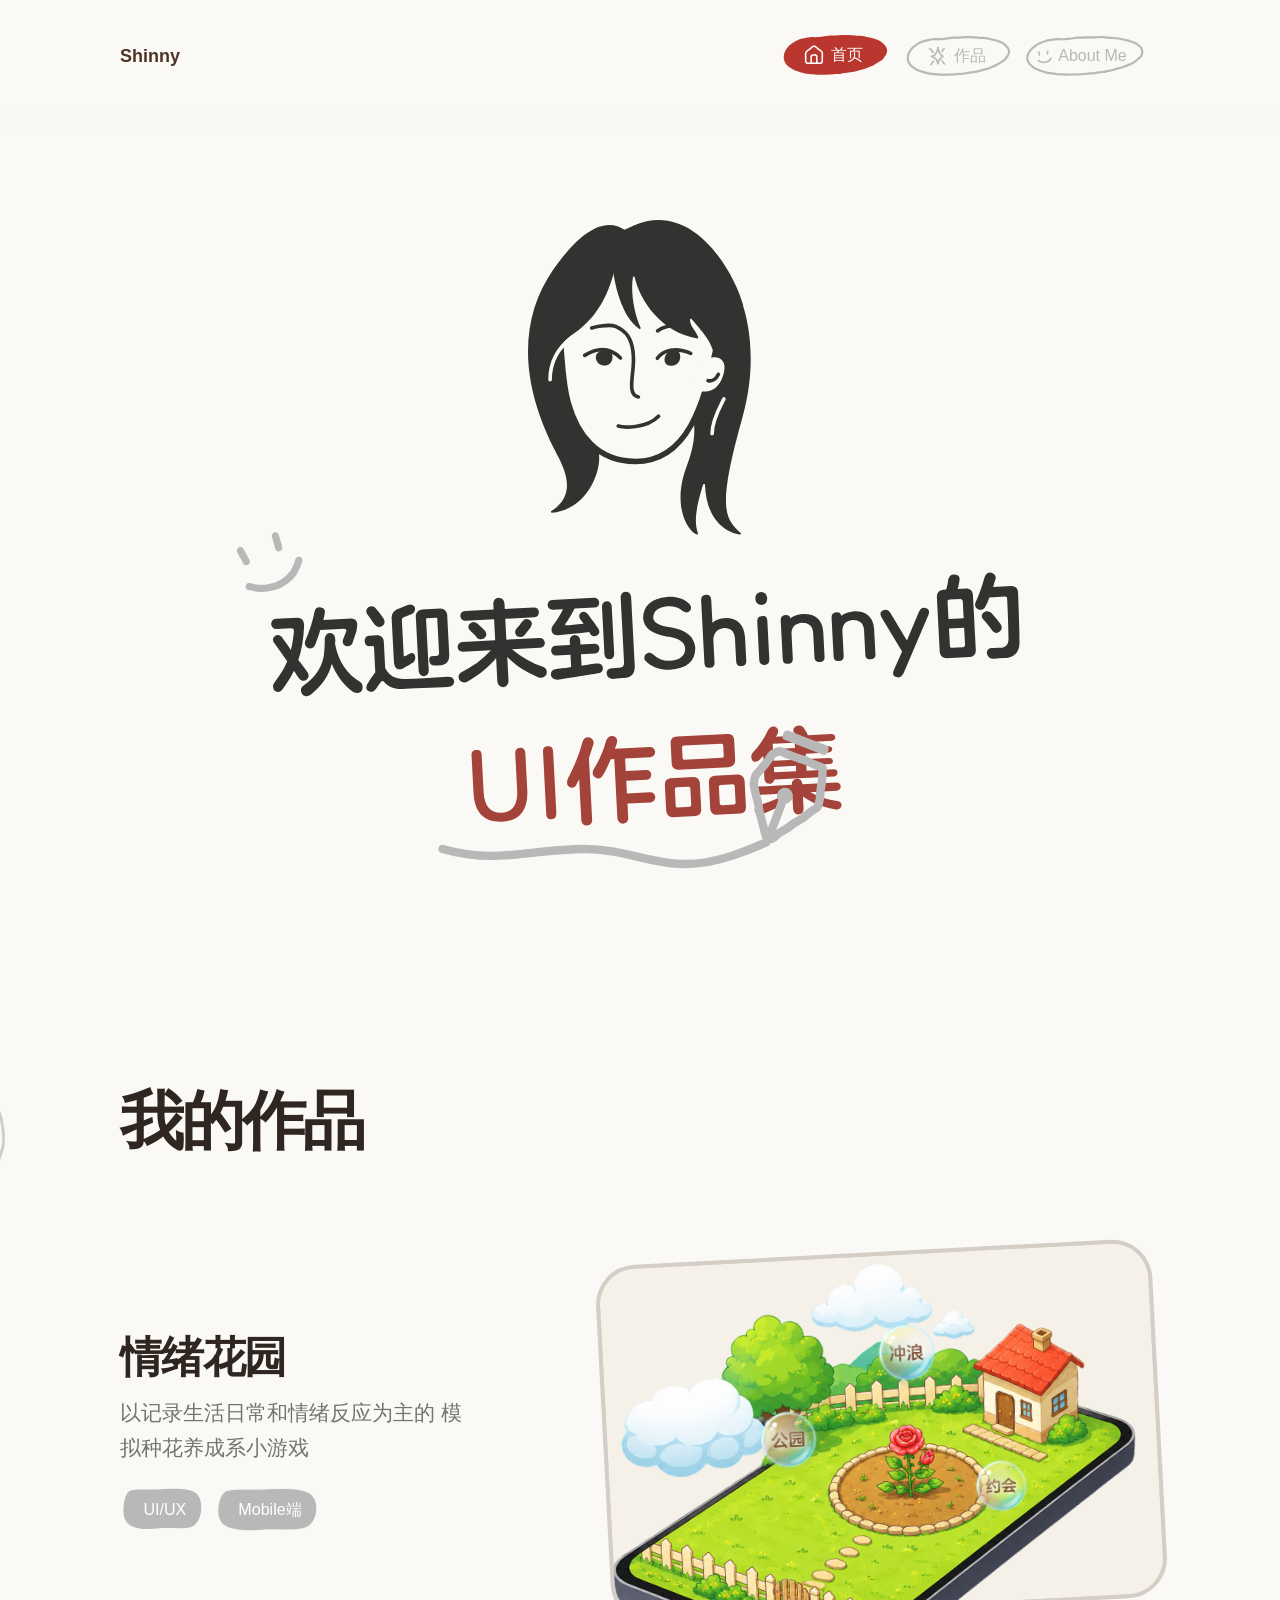
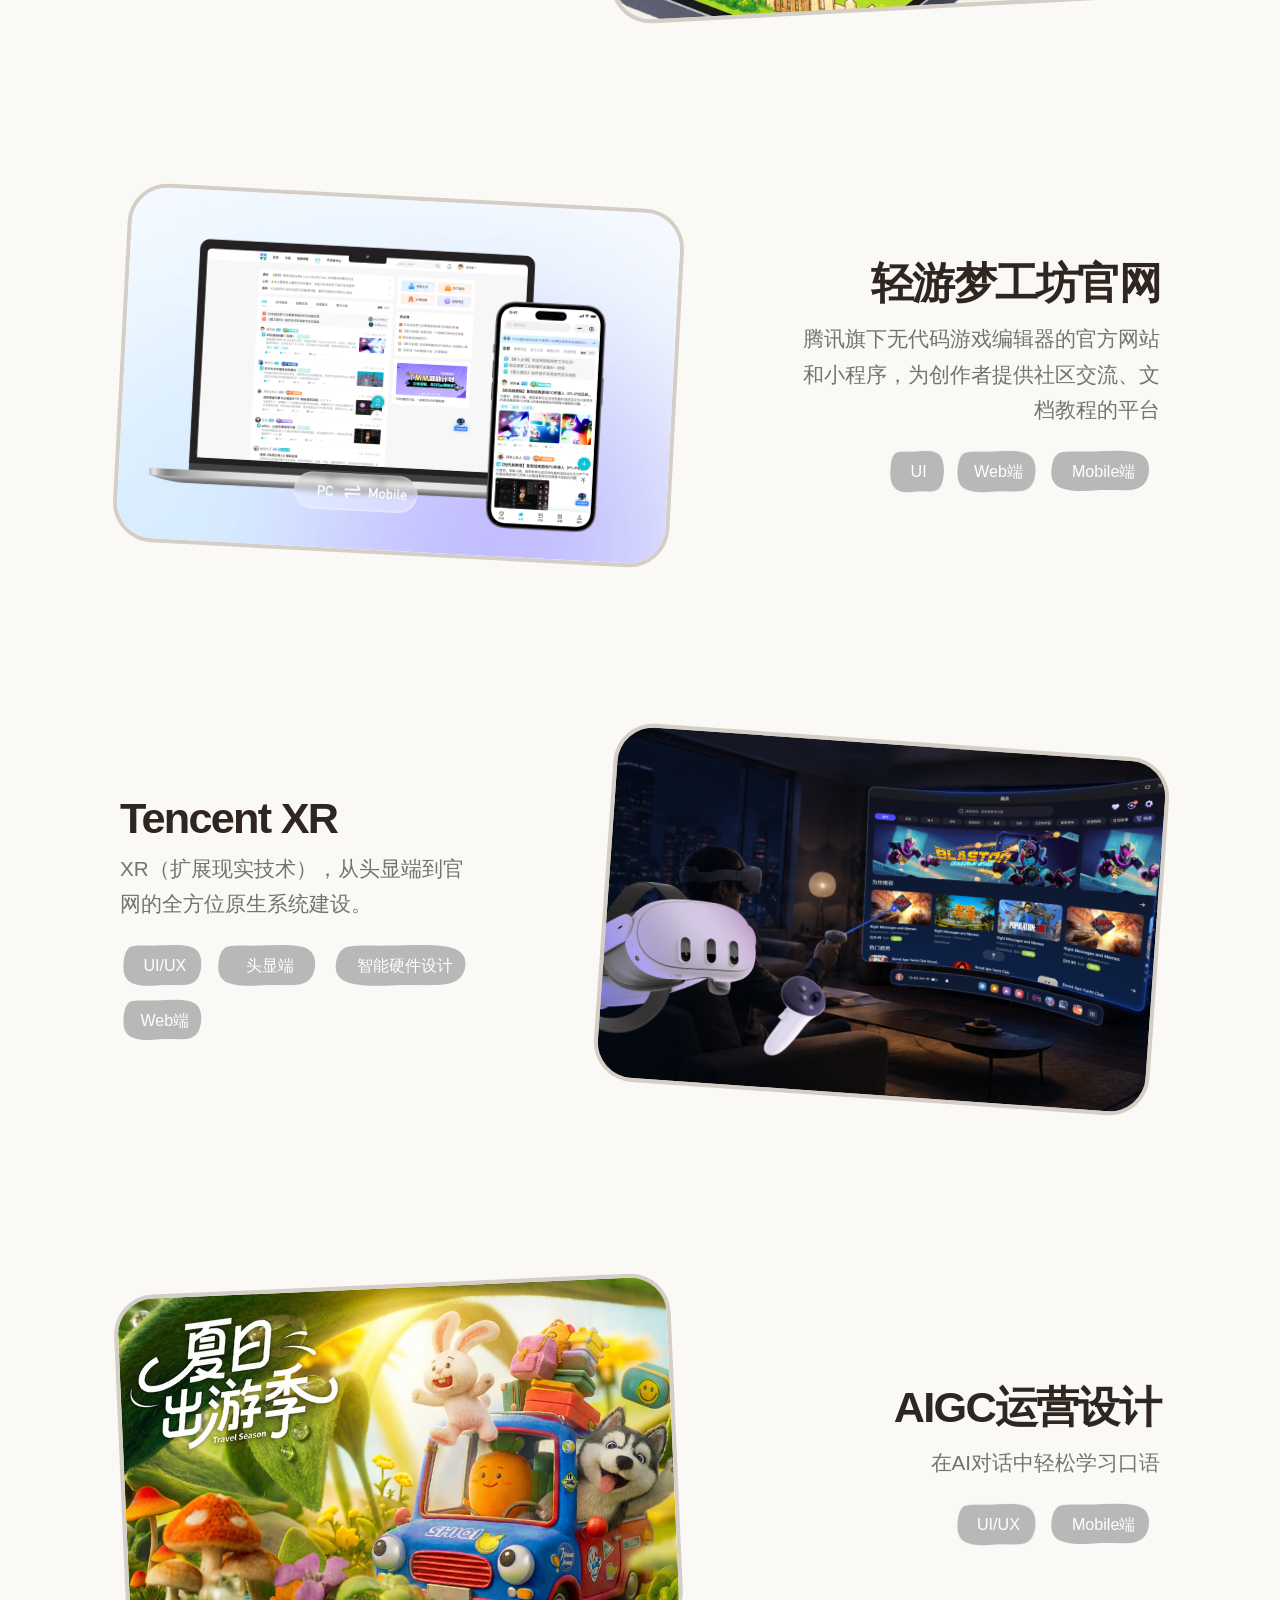
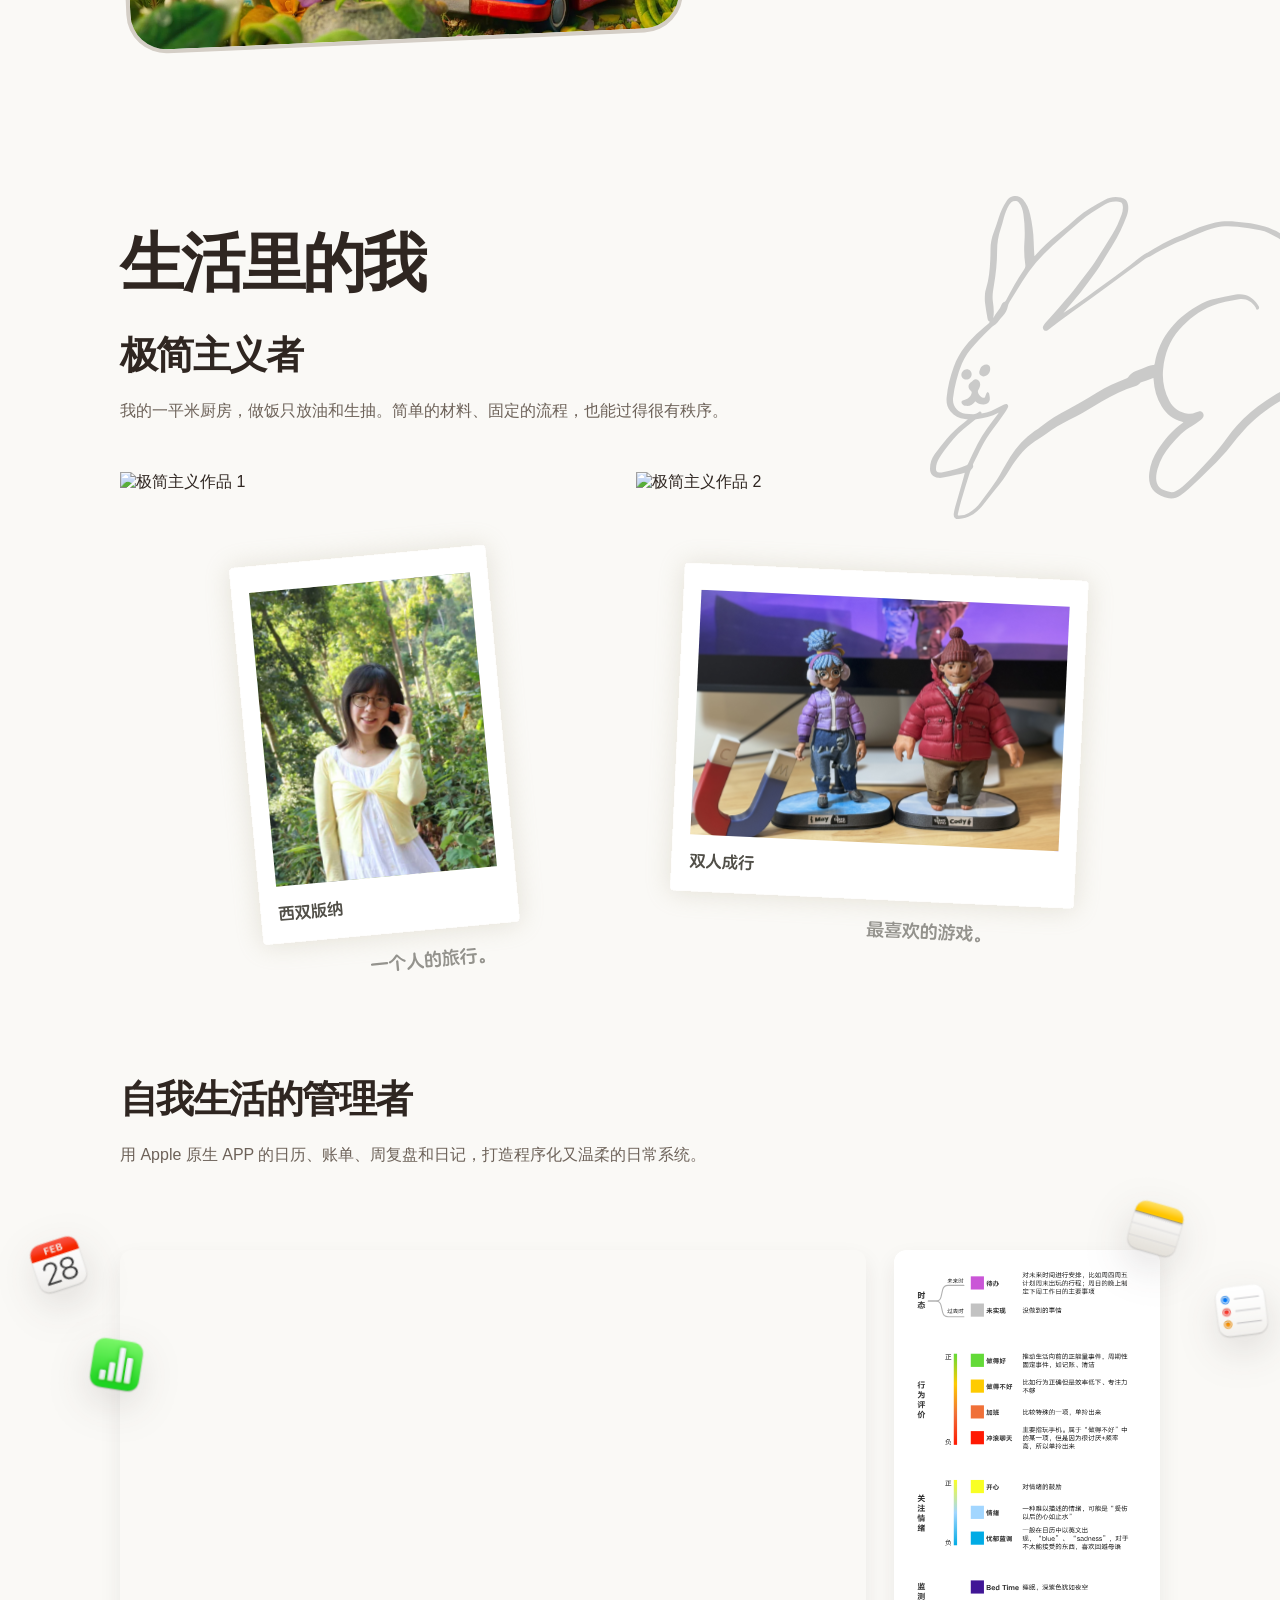
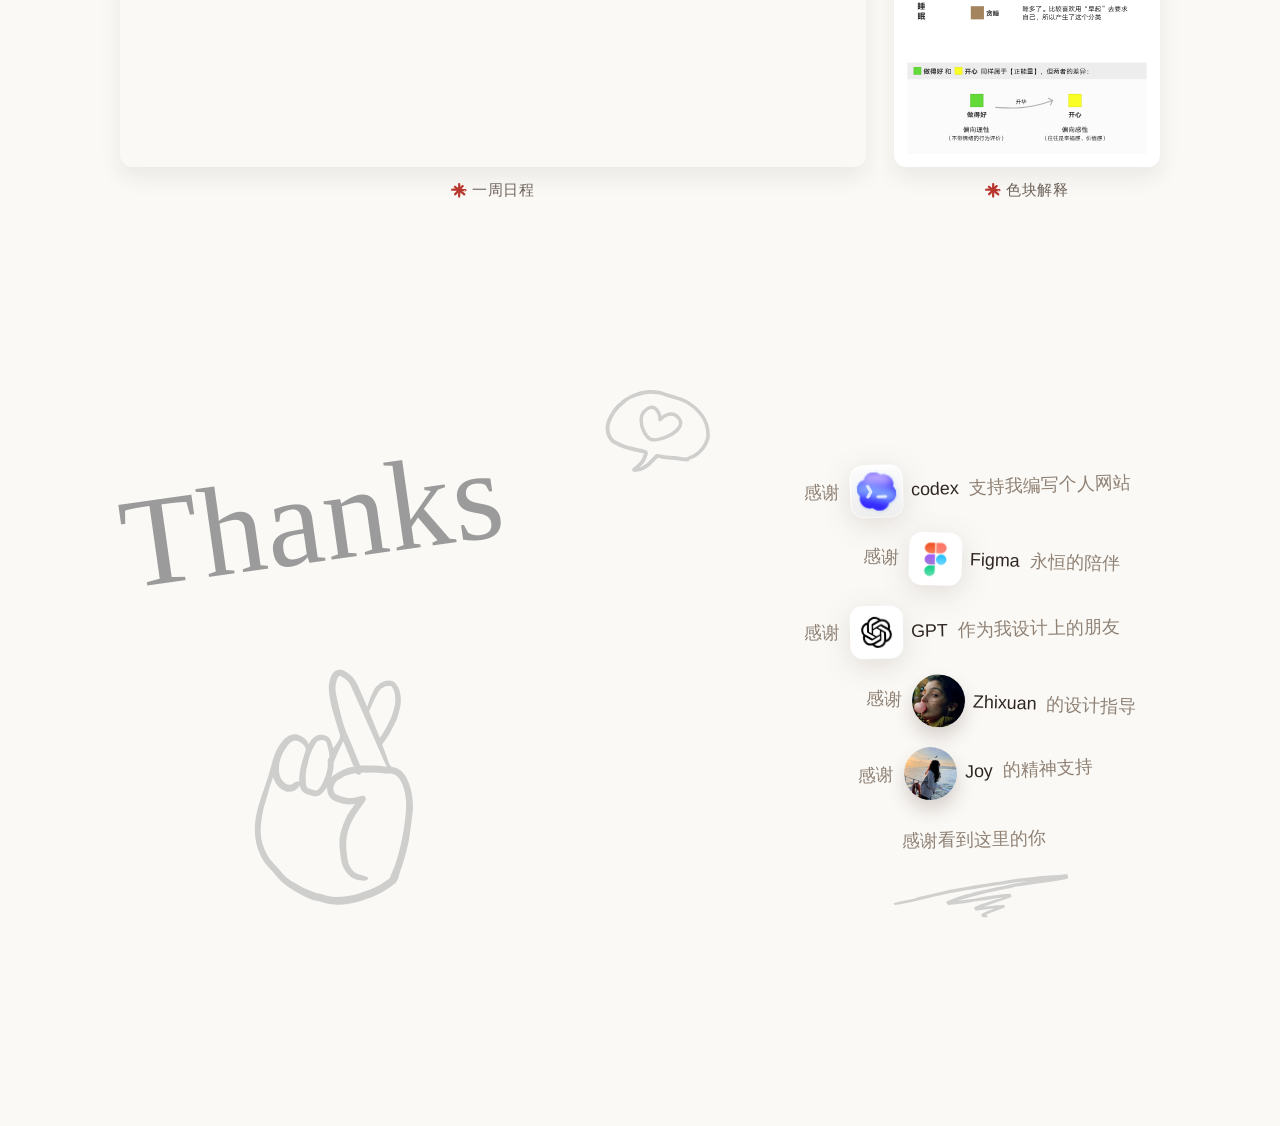
==== commit fb0d7c5b: "feat: 更新优化" ====
--- a/index.html
+++ b/index.html
@@ -5,11 +5,23 @@
     <meta name="viewport" content="width=device-width, initial-scale=1.0" />
     <title>Shinny的作品集</title>
     <link rel="icon" type="image/svg+xml" href="./assets/favicon.svg" />
-    <link rel="preconnect" href="https://fonts.googleapis.com" />
-    <link rel="preconnect" href="https://fonts.gstatic.com" crossorigin />
-    <link rel="stylesheet" href="./styles.css?v=20260615-rabbit-fit" />
+    <link rel="stylesheet" href="./styles.css?v=20260616-loading" />
   </head>
   <body>
+    <div
+      class="site-loading"
+      hidden
+      role="status"
+      aria-live="polite"
+      aria-label="正在进入Shinny的作品集"
+    >
+      <div class="site-loading-card">
+        <p class="site-loading-text">正在进入Shinny的作品集</p>
+        <div class="site-loading-track" role="progressbar" aria-valuemin="0" aria-valuemax="100" aria-valuenow="0">
+          <span class="site-loading-bar"></span>
+        </div>
+      </div>
+    </div>
     <div class="page-shell">
       <header class="topbar">
         <a class="brand" href="#hero">
@@ -47,6 +59,8 @@
                       src="./assets/hero-welcome-base.svg"
                       alt="欢迎词"
                       class="hero-welcome-art"
+                      decoding="async"
+                      fetchpriority="high"
                     />
                     <object
                       class="hero-pen-animation"
@@ -286,7 +300,13 @@
                   />
                 </span>
                 <div class="project-cover-media">
-                  <img src="./assets/emotion-garden-cover.png" alt="情绪花园项目封面" class="project-cover-image" />
+                  <img
+                    src="./assets/emotion-garden-cover.png"
+                    alt="情绪花园项目封面"
+                    class="project-cover-image"
+                    loading="lazy"
+                    decoding="async"
+                  />
                 </div>
               </a>
             </article>
@@ -317,7 +337,13 @@
                   />
                 </span>
                 <div class="project-cover-media">
-                  <img src="./assets/project-cover-2.png" alt="轻游梦工坊官网项目封面" class="project-cover-image" />
+                  <img
+                    src="./assets/project-cover-2.png"
+                    alt="轻游梦工坊官网项目封面"
+                    class="project-cover-image"
+                    loading="lazy"
+                    decoding="async"
+                  />
                 </div>
               </a>
             </article>
@@ -349,7 +375,13 @@
                   />
                 </span>
                 <div class="project-cover-media">
-                  <img src="./assets/xr-cover-home.png" alt="Tencent XR 项目封面" class="project-cover-image" />
+                  <img
+                    src="./assets/xr-cover-home.png"
+                    alt="Tencent XR 项目封面"
+                    class="project-cover-image"
+                    loading="lazy"
+                    decoding="async"
+                  />
                 </div>
               </a>
             </article>
@@ -379,7 +411,13 @@
                   />
                 </span>
                 <div class="project-cover-media">
-                  <img src="./assets/project-cover-3.png" alt="Lingo AI 项目封面" class="project-cover-image" />
+                  <img
+                    src="./assets/project-cover-3.png"
+                    alt="Lingo AI 项目封面"
+                    class="project-cover-image"
+                    loading="lazy"
+                    decoding="async"
+                  />
                 </div>
                 <span class="project-cover-status" aria-hidden="true">制作中</span>
               </div>
@@ -409,12 +447,36 @@
               </div>
               <div class="about-gallery about-gallery-minimalism" aria-label="极简主义作品展示">
                 <div class="about-gallery-minimalism-row">
-                  <img src="./assets/minimalism-01.svg" alt="极简主义作品 1" class="minimalism-item" />
-                  <img src="./assets/minimalism-02.svg" alt="极简主义作品 2" class="minimalism-item" />
+                  <img
+                    src="./assets/minimalism-01.svg"
+                    alt="极简主义作品 1"
+                    class="minimalism-item"
+                    loading="lazy"
+                    decoding="async"
+                  />
+                  <img
+                    src="./assets/minimalism-02.svg"
+                    alt="极简主义作品 2"
+                    class="minimalism-item"
+                    loading="lazy"
+                    decoding="async"
+                  />
                 </div>
                 <div class="about-gallery-minimalism-row">
-                  <img src="./assets/minimalism-03.svg" alt="极简主义作品 3" class="minimalism-item" />
-                  <img src="./assets/minimalism-04.svg" alt="极简主义作品 4" class="minimalism-item" />
+                  <img
+                    src="./assets/minimalism-03.svg"
+                    alt="极简主义作品 3"
+                    class="minimalism-item"
+                    loading="lazy"
+                    decoding="async"
+                  />
+                  <img
+                    src="./assets/minimalism-04.svg"
+                    alt="极简主义作品 4"
+                    class="minimalism-item"
+                    loading="lazy"
+                    decoding="async"
+                  />
                 </div>
               </div>
             </article>
@@ -452,7 +514,12 @@
                   />
                 </div>
                 <figure class="memory-shot routine-calendar-frame">
-                  <img src="assets/self-life-calendar-frame.png" alt="2026年5月的日历周视图记录" />
+                  <img
+                    src="assets/self-life-calendar-frame.png"
+                    alt="2026年5月的日历周视图记录"
+                    loading="lazy"
+                    decoding="async"
+                  />
                   <figcaption class="routine-scroll-hint">
                     <img src="assets/routine-color-key.svg" alt="" aria-hidden="true" class="routine-scroll-hint-icon" />
                     <span>一周日程</span>
@@ -460,7 +527,12 @@
                 </figure>
                 <figure class="memory-shot routine-scroll-shot">
                   <div class="routine-scroll-window" aria-label="摸狗丽丽的记录分享，可滚动查看完整内容">
-                    <img src="assets/self-life-dog-record.svg" alt="摸狗丽丽的记录分享长图记录" />
+                    <img
+                      src="assets/self-life-dog-record.svg"
+                      alt="摸狗丽丽的记录分享长图记录"
+                      loading="lazy"
+                      decoding="async"
+                    />
                   </div>
                   <figcaption class="routine-scroll-hint">
                     <img src="assets/routine-color-key.svg" alt="" aria-hidden="true" class="routine-scroll-hint-icon" />
@@ -511,14 +583,6 @@
                   </span>
                   <span>作为我设计上的朋友</span>
                 </p>
-                <p class="acknowledgement-line acknowledgement-line-5">
-                  <span>感谢</span>
-                  <span class="acknowledgement-name">
-                    <img src="./assets/friend-dengkai-photo.png" alt="" class="acknowledgement-avatar" aria-hidden="true" />
-                    <span>Dengkai</span>
-                  </span>
-                  <span>的技术支持</span>
-                </p>
                 <p class="acknowledgement-line acknowledgement-line-6">
                   <span>感谢</span>
                   <span class="acknowledgement-name">
@@ -547,6 +611,6 @@
       </main>
     </div>
 
-    <script src="./script.js?v=20260615-rabbit-hop"></script>
+    <script src="./script.js?v=20260616-loading"></script>
   </body>
 </html>
--- a/styles.css
+++ b/styles.css
@@ -1,12 +1,17 @@
 @font-face {
   font-family: "FZLanTingYuanGBK";
   src: local("FZLanTingYuanGBK SemiBold"), local("FZLanTingYuanGBK-SemiBold"),
-    local("FZLanTingYuanGBK--S10"), local("FZLanTingYuanS-DB1-GB");
+    local("FZLanTingYuanGBK--S10"), local("FZLanTingYuanS-DB1-GB"),
+    url("./assets/fonts/FZLanTingYuanGBK.woff2") format("woff2"),
+    url("./assets/fonts/FZLanTingYuanGBK.otf") format("opentype");
   font-weight: 600;
   font-style: normal;
+  font-display: swap;
 }
 
 :root {
+  --font-main: "FZLanTingYuanGBK", "PingFang SC", "Hiragino Sans GB", "Microsoft YaHei",
+    sans-serif;
   --bg: #faf9f6;
   --paper: #faf9f6;
   --ink: #2f2621;
@@ -45,9 +50,117 @@
   margin: 0;
   background: #faf9f6;
   color: var(--ink);
-  font-family: "FZLanTingYuanGBK", "PingFang SC", "Hiragino Sans GB", "Microsoft YaHei",
-    sans-serif;
+  font-family: var(--font-main);
   overflow-x: hidden;
+}
+
+body.is-loading {
+  overflow: hidden;
+}
+
+.site-loading {
+  --loading-progress: 0%;
+  position: fixed;
+  inset: 0;
+  z-index: 2147483646;
+  display: grid;
+  place-items: center;
+  padding: 28px;
+  background:
+    radial-gradient(circle at 50% 36%, rgba(255, 255, 255, 0.78) 0 118px, transparent 119px),
+    linear-gradient(180deg, rgba(250, 249, 246, 0.98), rgba(250, 249, 246, 0.94));
+  opacity: 1;
+  visibility: visible;
+  pointer-events: auto;
+  transition: opacity 0.58s ease, visibility 0.58s ease;
+}
+
+.site-loading[hidden] {
+  display: none;
+}
+
+.site-loading.is-hiding {
+  opacity: 0;
+  visibility: hidden;
+  pointer-events: none;
+}
+
+.site-loading-card {
+  position: relative;
+  width: min(100%, 420px);
+  padding: 30px 34px 32px;
+  border: var(--border-strong) solid var(--line);
+  border-radius: 28px;
+  background: rgba(250, 249, 246, 0.92);
+  box-shadow: 0 20px 48px rgba(47, 38, 33, 0.1);
+  transform: rotate(-1.2deg);
+  animation: loading-card-breathe 2.8s ease-in-out infinite;
+}
+
+.site-loading-card::before,
+.site-loading-card::after {
+  content: "";
+  position: absolute;
+  pointer-events: none;
+}
+
+.site-loading-card::before {
+  top: -18px;
+  right: 42px;
+  width: 34px;
+  height: 26px;
+  border: 3px solid #b9372e;
+  border-right-color: transparent;
+  border-bottom-color: transparent;
+  border-radius: 50%;
+  transform: rotate(18deg);
+}
+
+.site-loading-card::after {
+  left: 35px;
+  bottom: -16px;
+  width: 112px;
+  height: 18px;
+  border-bottom: 3px solid rgba(185, 55, 46, 0.48);
+  border-radius: 50%;
+  transform: rotate(-2deg);
+}
+
+.site-loading-text {
+  margin: 0 0 20px;
+  color: var(--ink);
+  font-size: clamp(1.05rem, 3vw, 1.32rem);
+  font-weight: 600;
+  line-height: 1.45;
+  text-align: center;
+}
+
+.site-loading-track {
+  position: relative;
+  overflow: hidden;
+  width: 100%;
+  height: 13px;
+  border: 2px solid rgba(185, 55, 46, 0.18);
+  border-radius: 999px;
+  background: #f3f3f3;
+}
+
+.site-loading-bar {
+  display: block;
+  width: var(--loading-progress);
+  height: 100%;
+  border-radius: inherit;
+  background: #b9372e;
+  transition: width 0.32s cubic-bezier(0.2, 0.78, 0.28, 1);
+}
+
+.site-loading-bar::after {
+  content: "";
+  display: block;
+  width: 100%;
+  height: 100%;
+  background: linear-gradient(90deg, transparent, rgba(255, 255, 255, 0.34), transparent);
+  animation: loading-bar-shine 1.25s ease-in-out infinite;
 }
 
 .click-effect-layer {
@@ -101,7 +214,36 @@
   }
 }
 
+@keyframes loading-card-breathe {
+  0%,
+  100% {
+    transform: translateY(0) rotate(-1.2deg);
+  }
+
+  50% {
+    transform: translateY(-7px) rotate(0.6deg);
+  }
+}
+
+@keyframes loading-bar-shine {
+  0% {
+    transform: translateX(-100%);
+  }
+
+  100% {
+    transform: translateX(100%);
+  }
+}
+
 @media (prefers-reduced-motion: reduce) {
+  .site-loading,
+  .site-loading-card,
+  .site-loading-bar,
+  .site-loading-bar::after {
+    animation: none;
+    transition: none;
+  }
+
   .click-effect-layer,
   .click-effect-burst {
     display: none !important;
@@ -263,7 +405,8 @@
 }
 
 .nav-link:focus-visible {
-  outline: none;
+  outline: 3px dashed #b9372e;
+  outline-offset: 4px;
 }
 
 .section {
@@ -753,6 +896,8 @@
   color: var(--project-cover-hover-accent);
   transform: rotate(0deg);
   box-shadow: 0 20px 36px rgba(47, 38, 33, 0.12);
+  outline: 3px dashed #b9372e;
+  outline-offset: 8px;
 }
 
 .project-cover.is-hovered {
@@ -2288,6 +2433,13 @@
 
   .nav {
     gap: 4px 1.6px;
+    overflow-x: auto;
+    padding-bottom: 2px;
+    scrollbar-width: none;
+  }
+
+  .nav::-webkit-scrollbar {
+    display: none;
   }
 
   .nav-link {
@@ -2386,6 +2538,16 @@
 
   .project-copy {
     max-width: 100%;
+  }
+
+  .project-row {
+    gap: 22px;
+    padding: 46px 0;
+  }
+
+  .project-cover {
+    --project-cover-radius: 30px;
+    aspect-ratio: 1.42 / 1;
   }
 
   .project-desc {
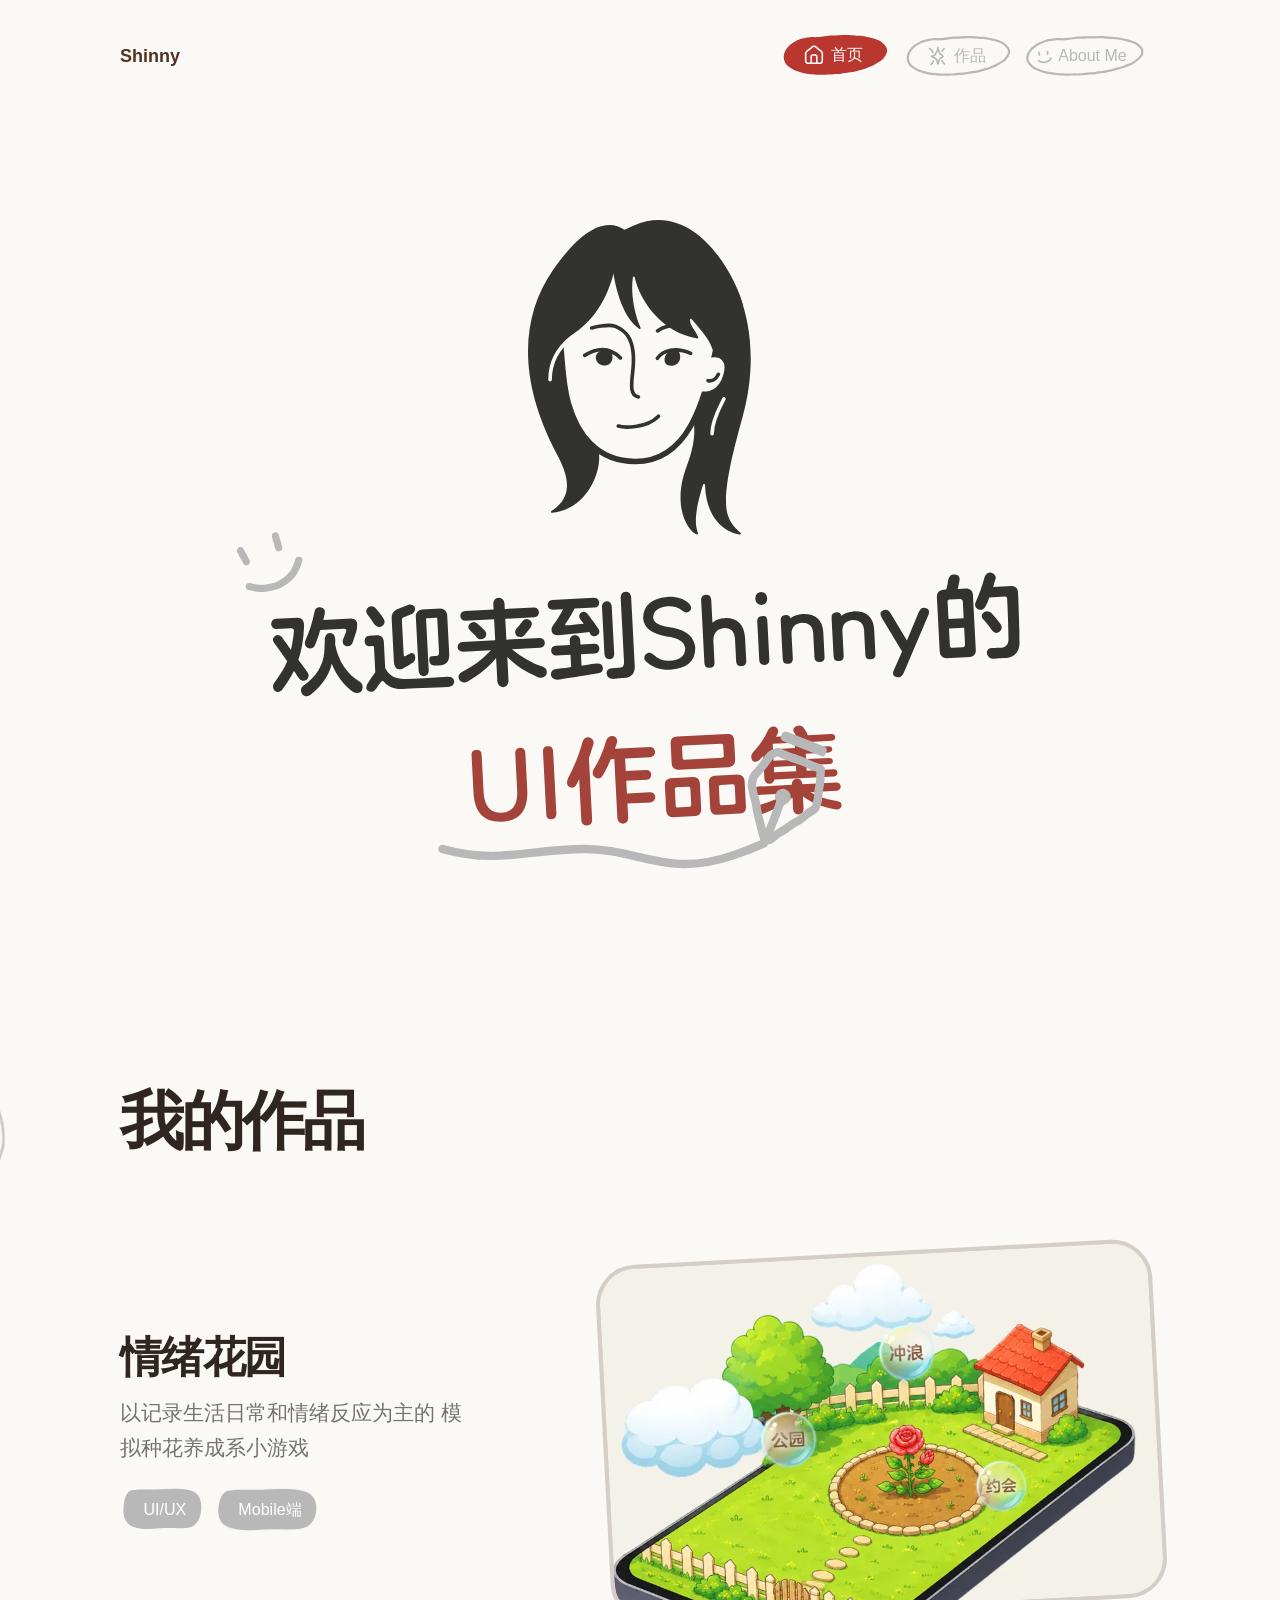
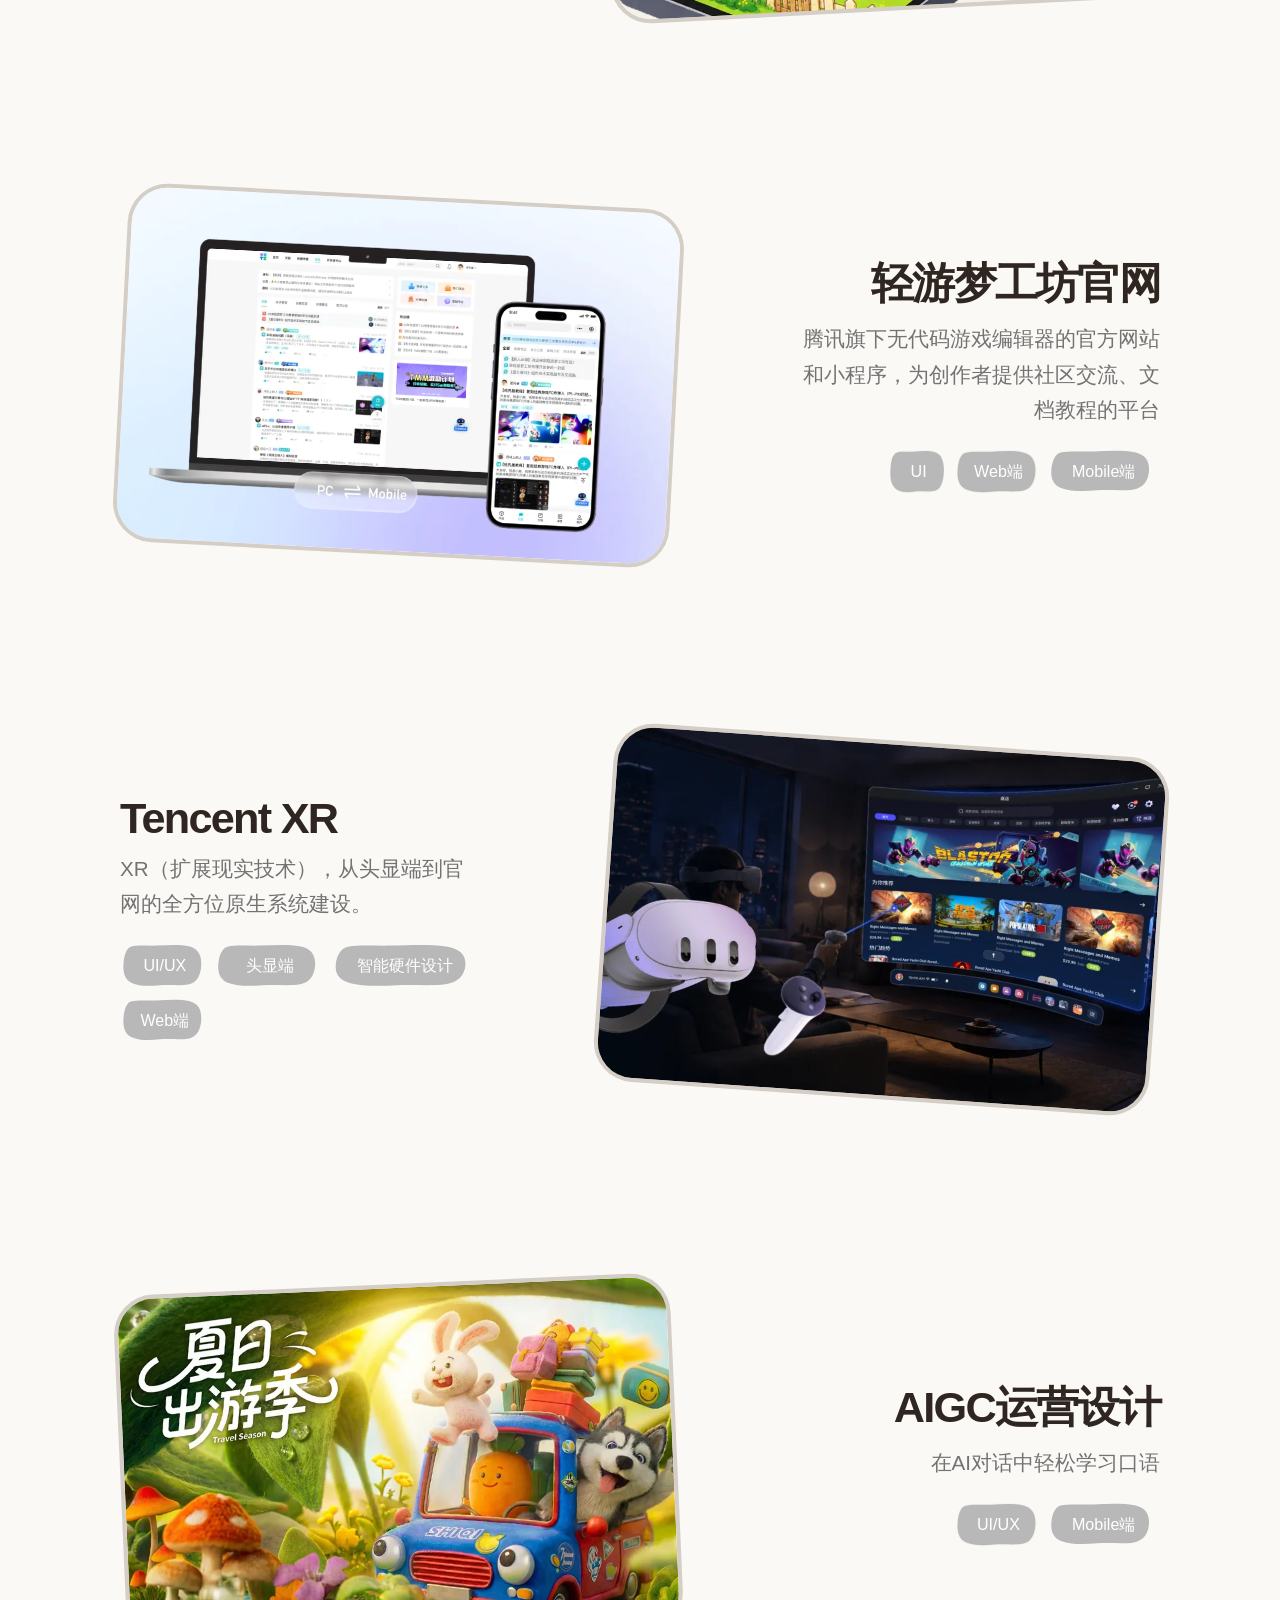
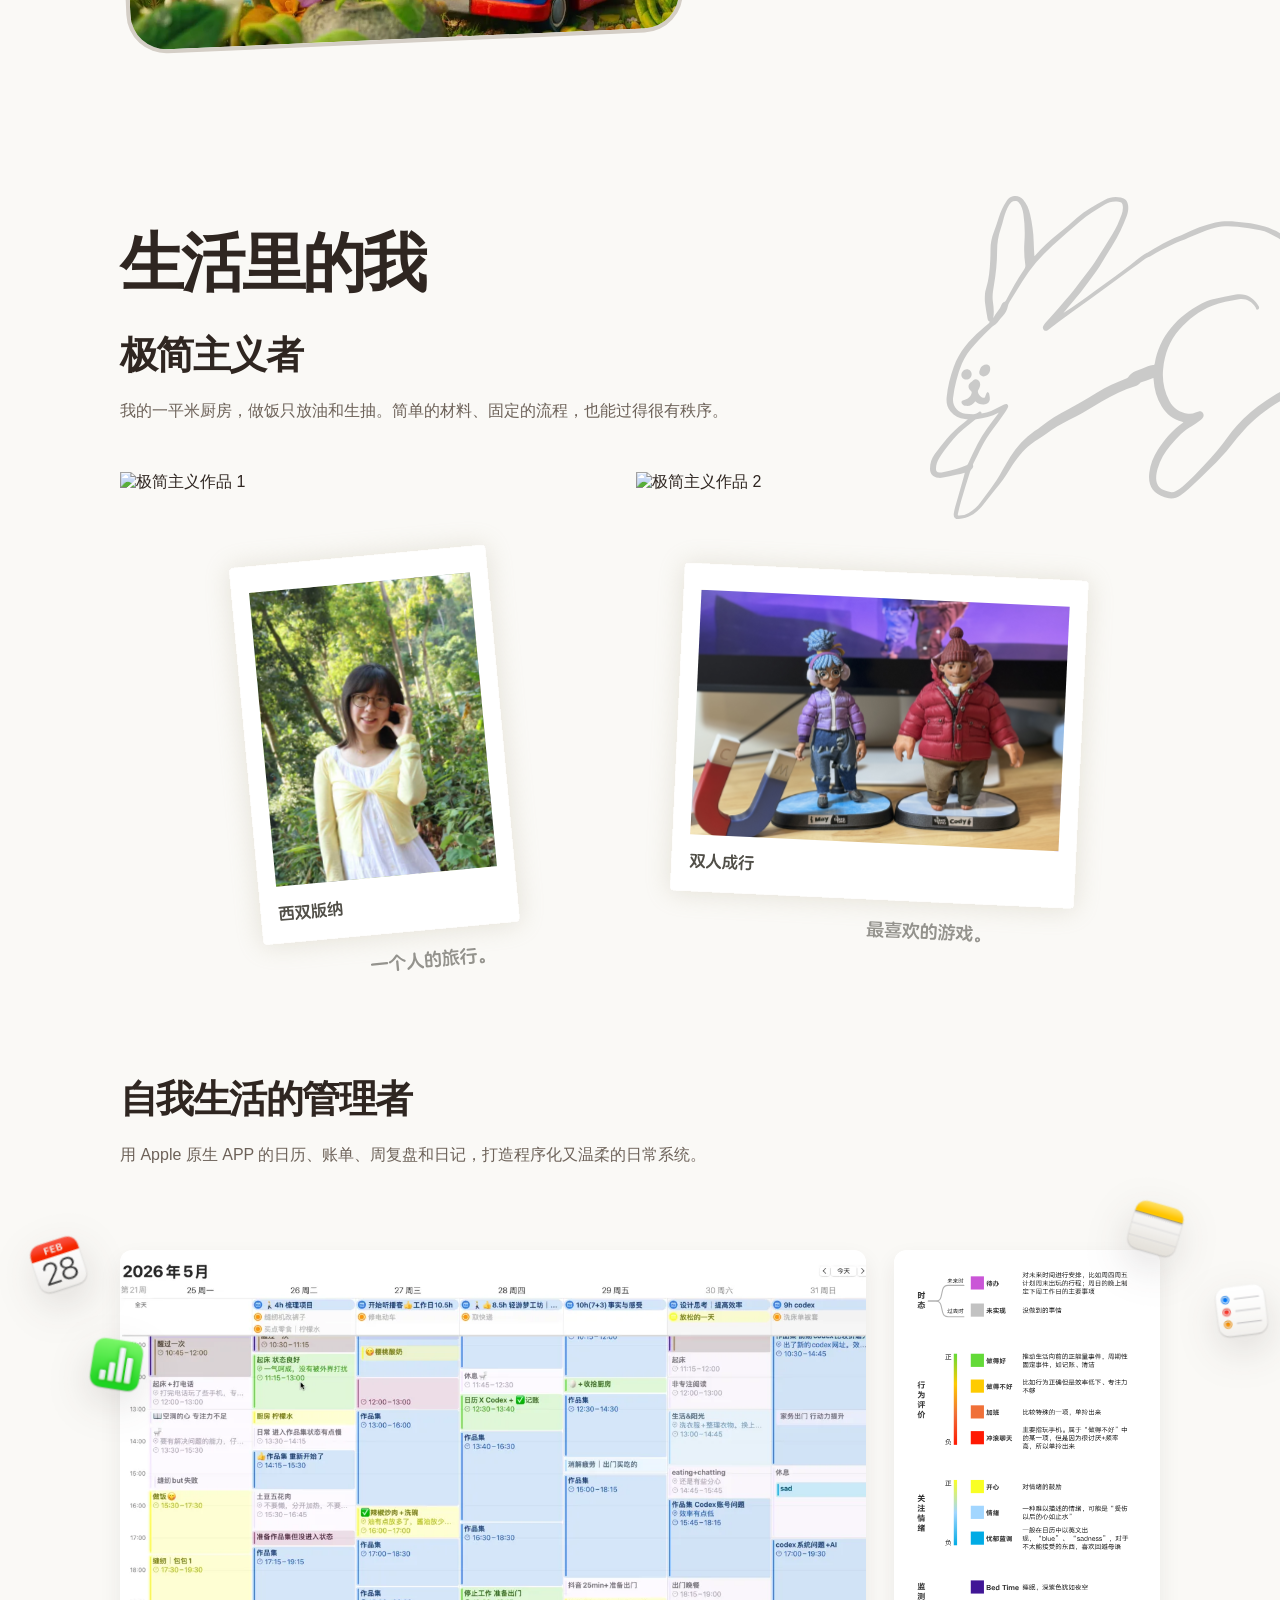
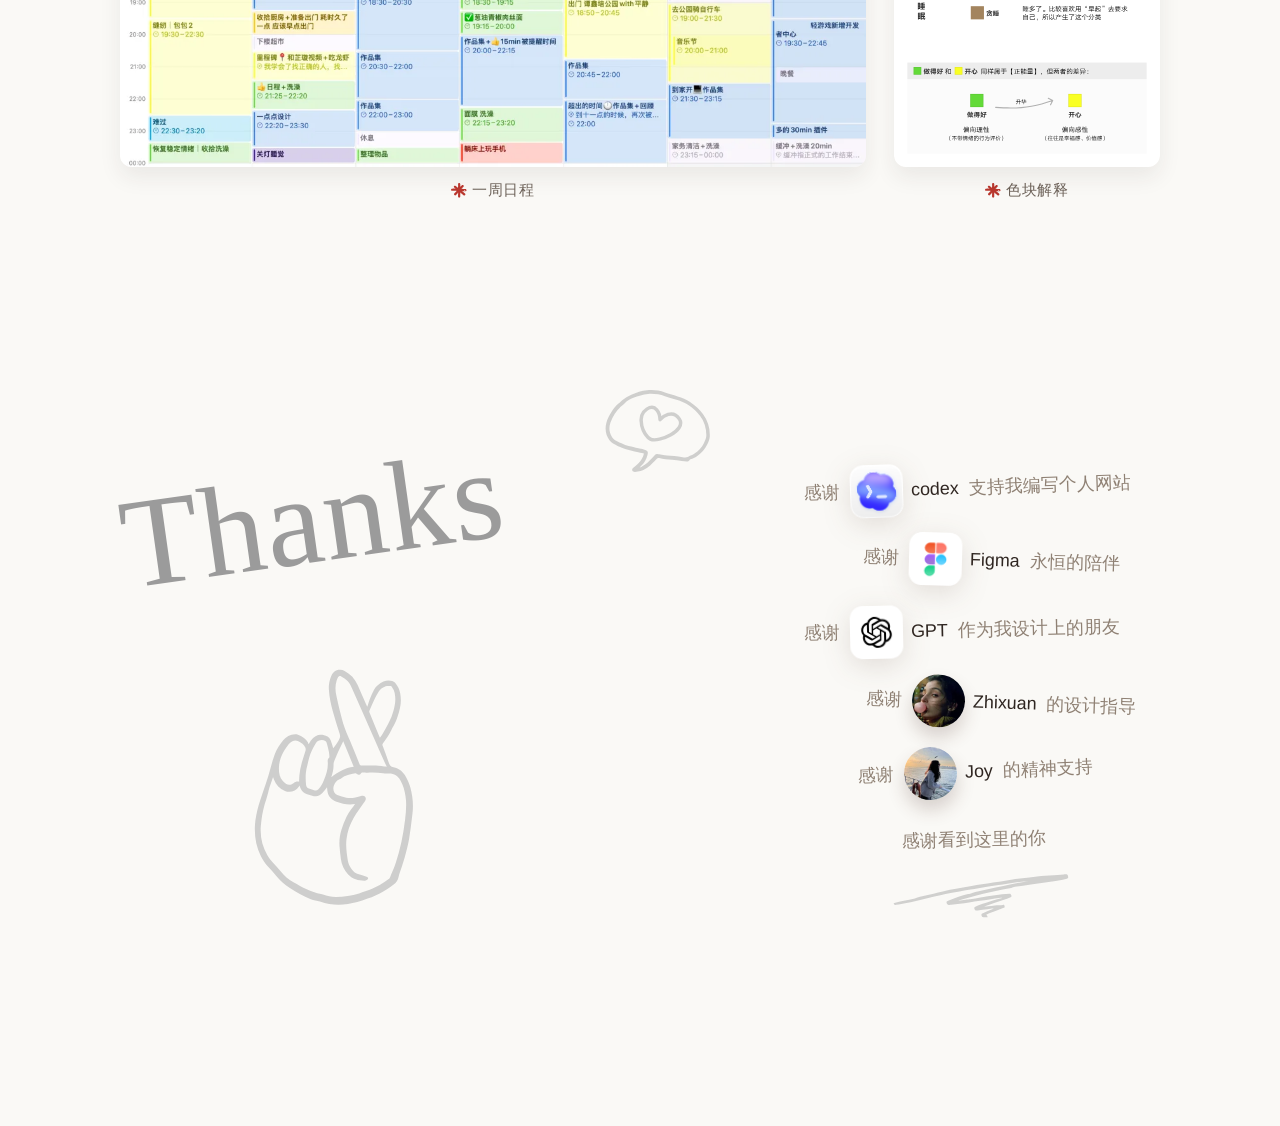
==== commit 39aa0735: "feat: 更新优化" ====
--- a/index.html
+++ b/index.html
@@ -301,7 +301,7 @@
                 </span>
                 <div class="project-cover-media">
                   <img
-                    src="./assets/emotion-garden-cover.png"
+                    src="./assets/optimized/emotion-garden-cover.webp"
                     alt="情绪花园项目封面"
                     class="project-cover-image"
                     loading="lazy"
@@ -338,7 +338,7 @@
                 </span>
                 <div class="project-cover-media">
                   <img
-                    src="./assets/project-cover-2.png"
+                    src="./assets/optimized/project-cover-2.webp"
                     alt="轻游梦工坊官网项目封面"
                     class="project-cover-image"
                     loading="lazy"
@@ -376,7 +376,7 @@
                 </span>
                 <div class="project-cover-media">
                   <img
-                    src="./assets/xr-cover-home.png"
+                    src="./assets/optimized/xr-cover-home.webp"
                     alt="Tencent XR 项目封面"
                     class="project-cover-image"
                     loading="lazy"
@@ -412,7 +412,7 @@
                 </span>
                 <div class="project-cover-media">
                   <img
-                    src="./assets/project-cover-3.png"
+                    src="./assets/optimized/project-cover-3.webp"
                     alt="Lingo AI 项目封面"
                     class="project-cover-image"
                     loading="lazy"
@@ -515,7 +515,7 @@
                 </div>
                 <figure class="memory-shot routine-calendar-frame">
                   <img
-                    src="assets/self-life-calendar-frame.png"
+                    src="assets/optimized/self-life-calendar-frame.webp"
                     alt="2026年5月的日历周视图记录"
                     loading="lazy"
                     decoding="async"
@@ -586,7 +586,7 @@
                 <p class="acknowledgement-line acknowledgement-line-6">
                   <span>感谢</span>
                   <span class="acknowledgement-name">
-                    <img src="./assets/friend-zhixuan-photo.png" alt="" class="acknowledgement-avatar" aria-hidden="true" />
+                    <img src="./assets/optimized/friend-zhixuan-photo.webp" alt="" class="acknowledgement-avatar" aria-hidden="true" />
                     <span>Zhixuan</span>
                   </span>
                   <span>的设计指导</span>
@@ -594,7 +594,7 @@
                 <p class="acknowledgement-line acknowledgement-line-7">
                   <span>感谢</span>
                   <span class="acknowledgement-name">
-                    <img src="./assets/friend-joy-photo.png" alt="" class="acknowledgement-avatar" aria-hidden="true" />
+                    <img src="./assets/optimized/friend-joy-photo.webp" alt="" class="acknowledgement-avatar" aria-hidden="true" />
                     <span>Joy</span>
                   </span>
                   <span>的精神支持</span>
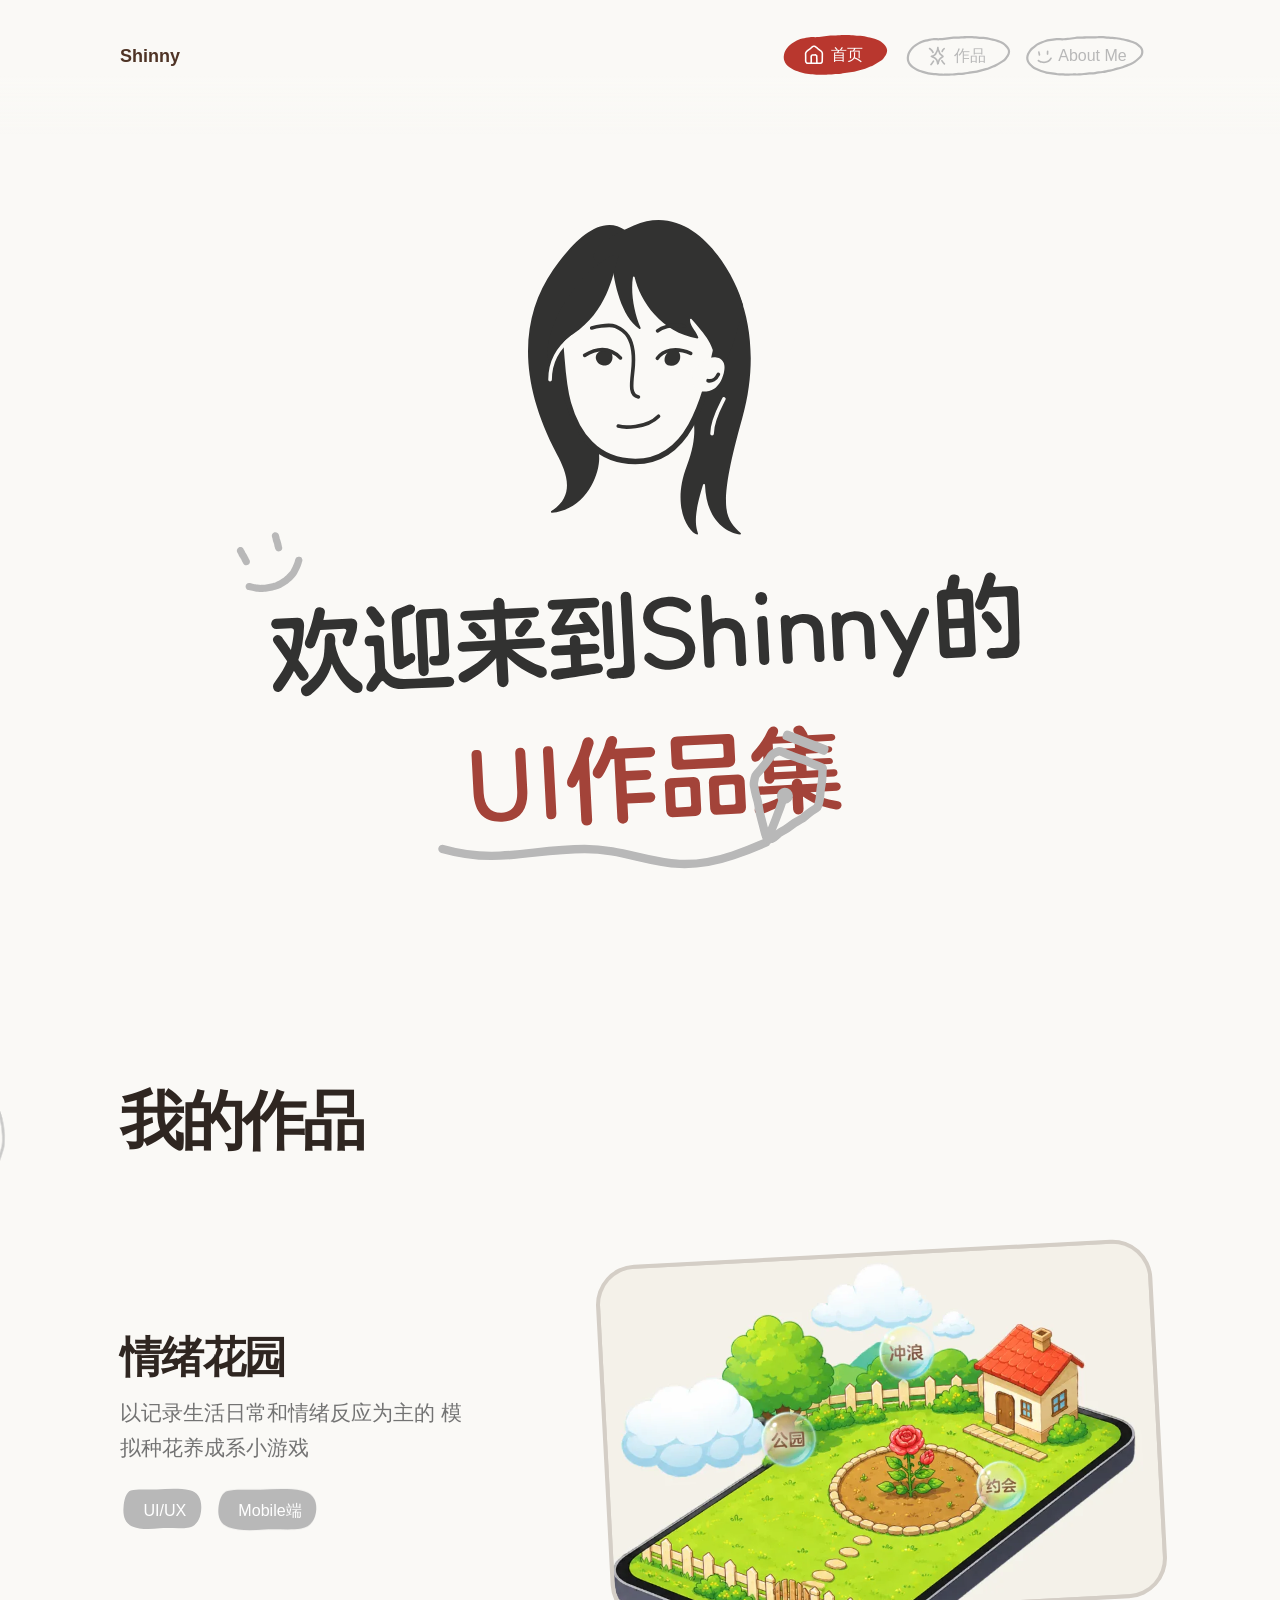
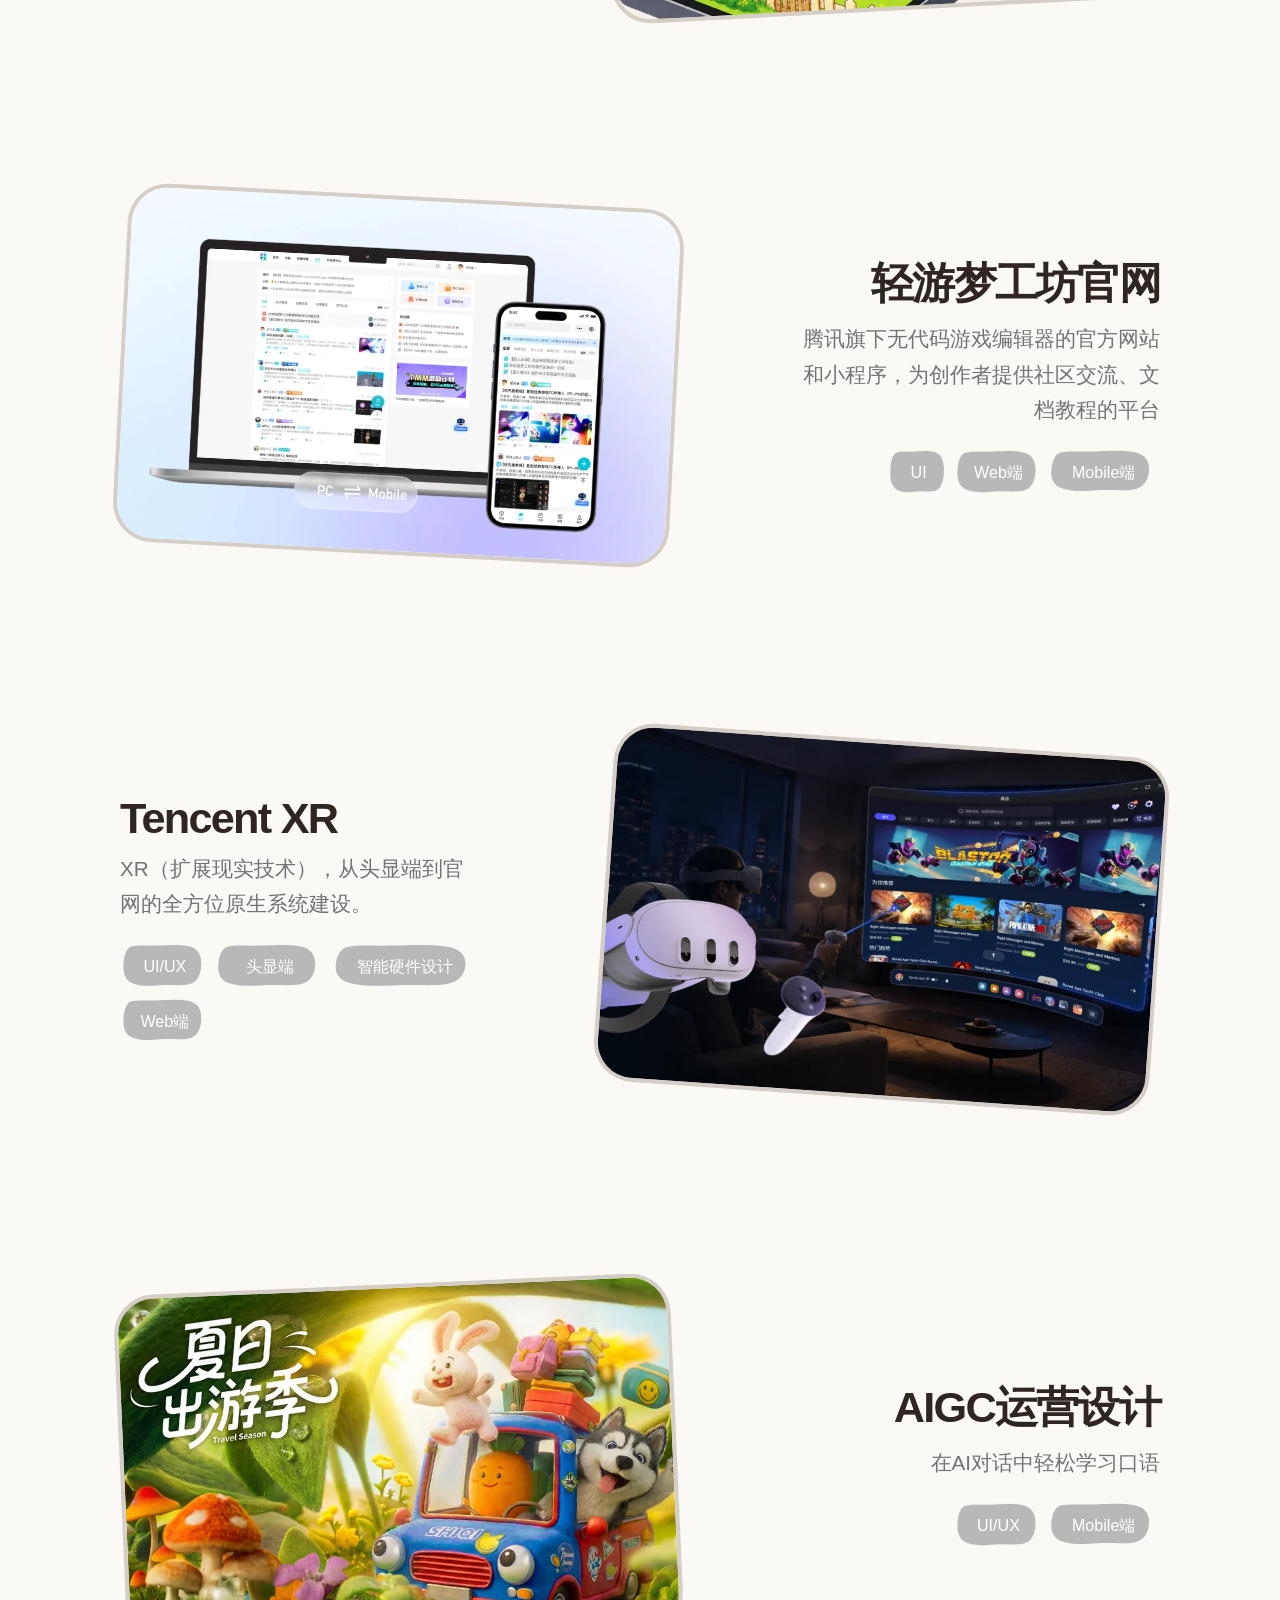
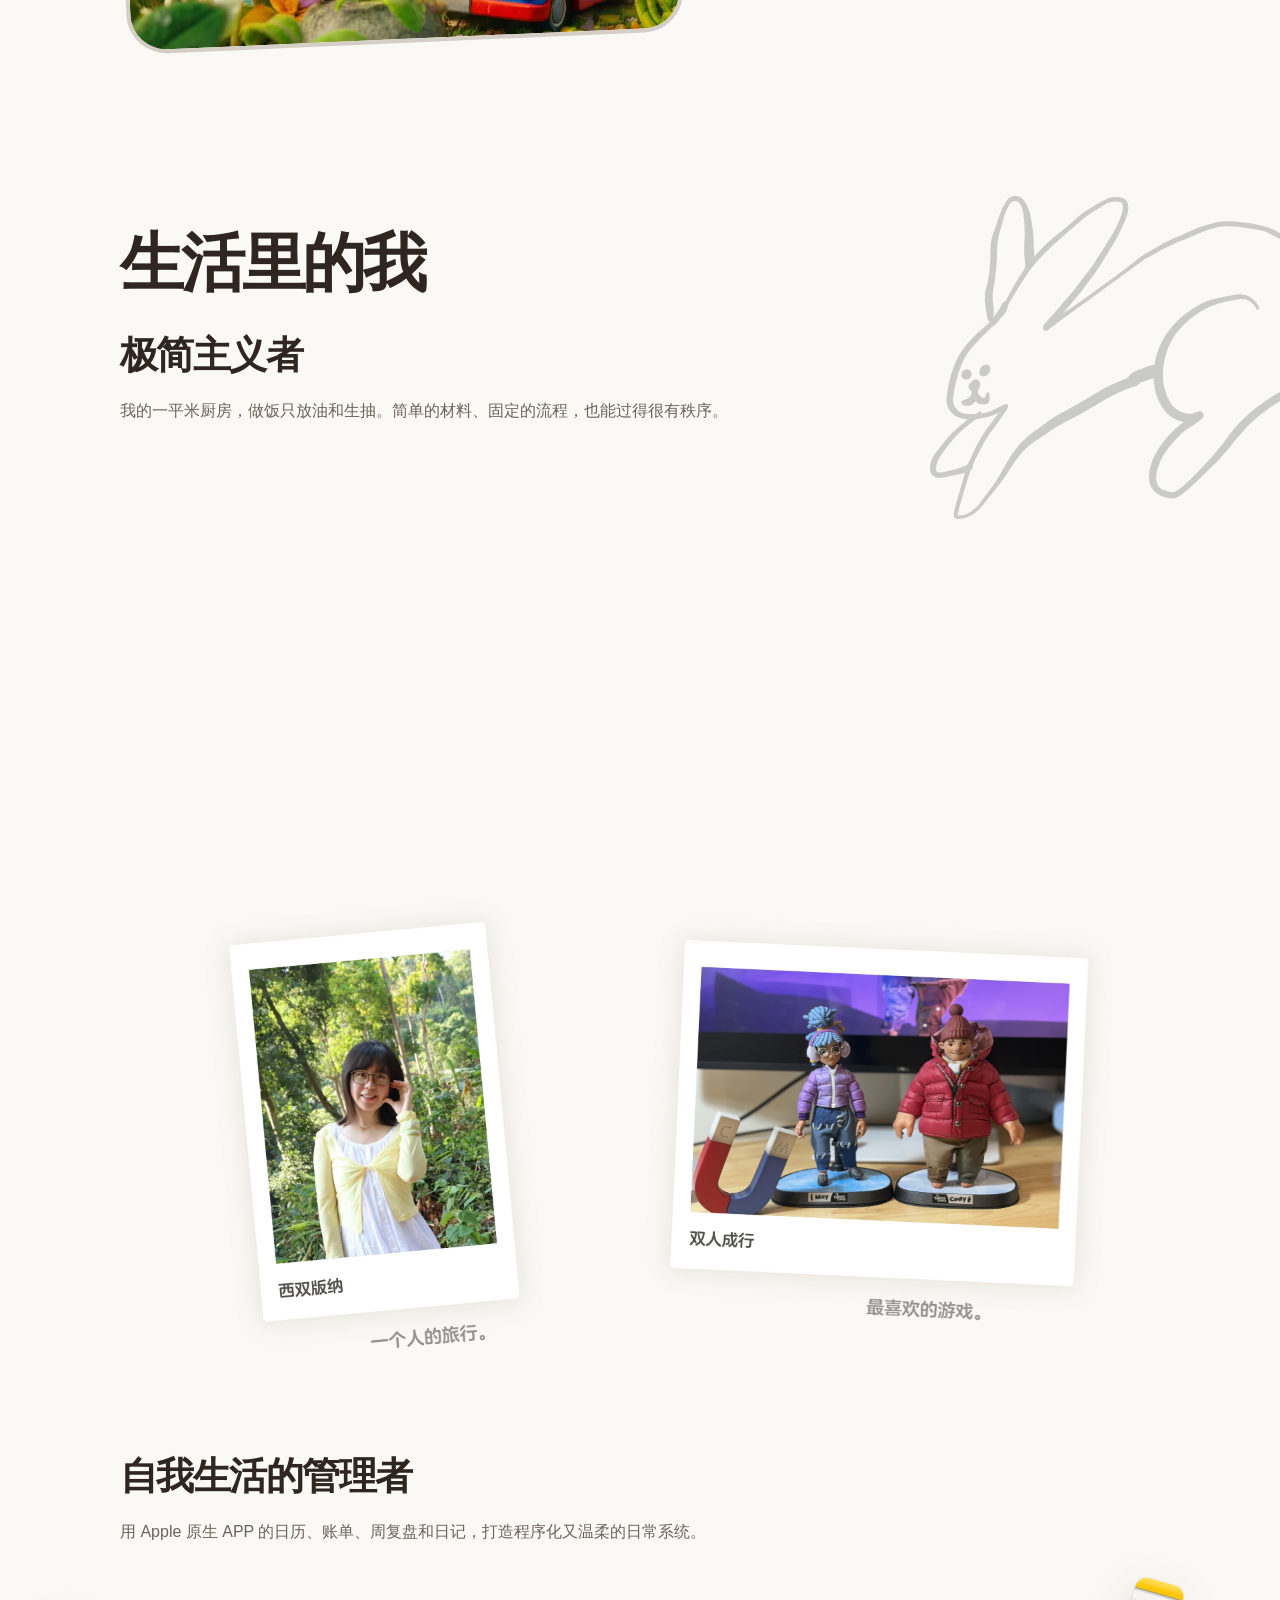
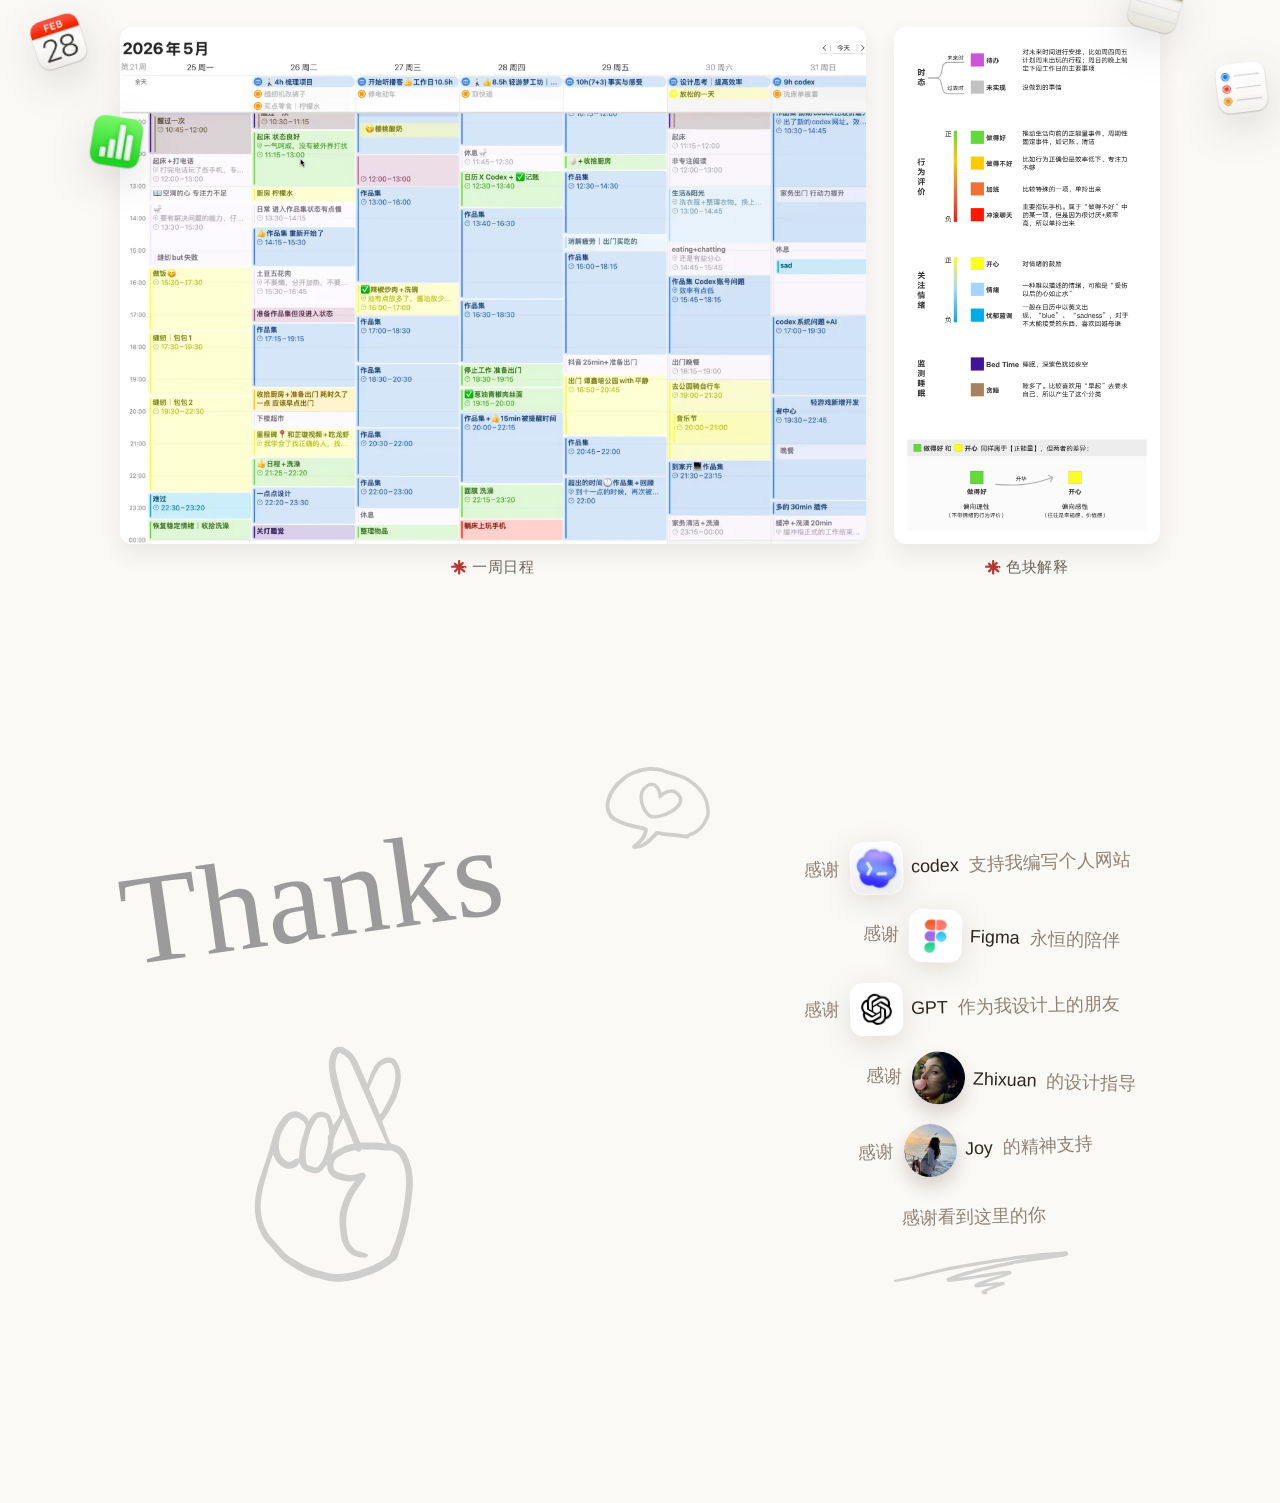
==== commit 6fc944c6: "feat: 更新优化" ====
--- a/index.html
+++ b/index.html
@@ -4,7 +4,7 @@
     <meta charset="UTF-8" />
     <meta name="viewport" content="width=device-width, initial-scale=1.0" />
     <title>Shinny的作品集</title>
-    <link rel="icon" type="image/svg+xml" href="./assets/favicon.svg" />
+    <link rel="icon" type="image/svg+xml" href="./assets/brand/favicon.svg" />
     <link rel="stylesheet" href="./styles.css?v=20260616-loading" />
   </head>
   <body>
@@ -16,6 +16,9 @@
       aria-label="正在进入Shinny的作品集"
     >
       <div class="site-loading-card">
+        <div class="site-loading-avatar" aria-hidden="true">
+          <img src="./assets/hero/expression-01.svg" alt="" decoding="async" />
+        </div>
         <p class="site-loading-text">正在进入Shinny的作品集</p>
         <div class="site-loading-track" role="progressbar" aria-valuemin="0" aria-valuemax="100" aria-valuenow="0">
           <span class="site-loading-bar"></span>
@@ -29,15 +32,15 @@
         </a>
         <nav class="nav">
           <a href="#hero" data-nav="hero" class="nav-link nav-link-home active" aria-current="page">
-            <img src="./assets/nav-icon-home.svg" class="nav-link-icon" alt="" aria-hidden="true" />
+            <img src="./assets/nav/icon-home.svg" class="nav-link-icon" alt="" aria-hidden="true" />
             <span class="nav-link-label">首页</span>
           </a>
           <a href="#projects" data-nav="projects" class="nav-link nav-link-projects">
-            <img src="./assets/nav-icon-1.svg" class="nav-link-icon" alt="" aria-hidden="true" />
+            <img src="./assets/nav/icon-projects.svg" class="nav-link-icon" alt="" aria-hidden="true" />
             <span class="nav-link-label">作品</span>
           </a>
           <a href="#about" data-nav="about" class="nav-link nav-link-about">
-            <img src="./assets/nav-icon-2.svg" class="nav-link-icon" alt="" aria-hidden="true" />
+            <img src="./assets/nav/icon-about.svg" class="nav-link-icon" alt="" aria-hidden="true" />
             <span class="nav-link-label">About Me</span>
           </a>
         </nav>
@@ -50,13 +53,13 @@
               <div class="hero-intro">
                 <div class="hero-welcome-stack">
                   <div class="hero-emotion-switcher" aria-hidden="true">
-                    <img src="./assets/hero-expression-01.svg" alt="" class="hero-emotion hero-emotion-1" />
-                    <img src="./assets/hero-expression-03.svg" alt="" class="hero-emotion hero-emotion-2" />
-                    <img src="./assets/hero-expression-02.svg" alt="" class="hero-emotion hero-emotion-3" />
+                    <img src="./assets/hero/expression-01.svg" alt="" class="hero-emotion hero-emotion-1" />
+                    <img src="./assets/hero/expression-03.svg" alt="" class="hero-emotion hero-emotion-2" />
+                    <img src="./assets/hero/expression-02.svg" alt="" class="hero-emotion hero-emotion-3" />
                   </div>
                   <div class="hero-welcome-frame">
                     <img
-                      src="./assets/hero-welcome-base.svg"
+                      src="./assets/hero/welcome-base.svg"
                       alt="欢迎词"
                       class="hero-welcome-art"
                       decoding="async"
@@ -64,7 +67,7 @@
                     />
                     <object
                       class="hero-pen-animation"
-                      data="./assets/hero-pen-draw-animation.svg"
+                      data="./assets/hero/pen-draw-animation.svg"
                       type="image/svg+xml"
                       aria-hidden="true"
                       tabindex="-1"
@@ -147,27 +150,27 @@
               </div>
               <div class="tool-logo-grid" aria-label="设计工具列表">
                 <div class="tool-logo-card">
-                  <img src="./assets/tool01.svg" alt="Figma" class="tool-logo-image" />
+                  <img src="./assets/tools/figma.svg" alt="Figma" class="tool-logo-image" />
                   <span class="tool-logo-name">Figma</span>
                 </div>
                 <div class="tool-logo-card">
-                  <img src="./assets/tool02.svg" alt="ChatGPT" class="tool-logo-image" />
+                  <img src="./assets/tools/chatgpt.svg" alt="ChatGPT" class="tool-logo-image" />
                   <span class="tool-logo-name">ChatGPT</span>
                 </div>
                 <div class="tool-logo-card">
-                  <img src="./assets/tool03.svg" alt="Codex" class="tool-logo-image" />
+                  <img src="./assets/optimized/tool03.webp" alt="Codex" class="tool-logo-image" />
                   <span class="tool-logo-name">Codex</span>
                 </div>
                 <div class="tool-logo-card">
-                  <img src="./assets/tool04.svg" alt="Stitch" class="tool-logo-image" />
+                  <img src="./assets/tools/stitch.svg" alt="Stitch" class="tool-logo-image" />
                   <span class="tool-logo-name">Stitch</span>
                 </div>
                 <div class="tool-logo-card">
-                  <img src="./assets/tool05.svg" alt="Claude Design" class="tool-logo-image" />
+                  <img src="./assets/tools/claude-design.svg" alt="Claude Design" class="tool-logo-image" />
                   <span class="tool-logo-name">Claude Design</span>
                 </div>
                 <div class="tool-logo-card">
-                  <img src="./assets/tool06.svg" alt="Deepseek" class="tool-logo-image" />
+                  <img src="./assets/tools/deepseek.svg" alt="Deepseek" class="tool-logo-image" />
                   <span class="tool-logo-name">Deepseek</span>
                 </div>
               </div>
@@ -204,8 +207,8 @@
                     <article class="flow-card">
                       <span class="flow-index">02</span>
                       <div class="flow-icon flow-icon-tools" aria-hidden="true">
-                        <img src="./assets/tool06.svg" alt="" />
-                        <img src="./assets/tool02.svg" alt="" />
+                        <img src="./assets/tools/deepseek.svg" alt="" />
+                        <img src="./assets/tools/chatgpt.svg" alt="" />
                       </div>
                       <h4>AI思考拓展</h4>
                       <p>与 DeepSeek 多轮对话，完成竞品分析、用户路径和产品架构梳理。</p>
@@ -233,7 +236,7 @@
                     <article class="flow-card flow-card-focus">
                       <span class="flow-index">04</span>
                       <div class="flow-icon flow-icon-figma" aria-hidden="true">
-                        <img src="./assets/tool01.svg" alt="" />
+                        <img src="./assets/tools/figma.svg" alt="" />
                       </div>
                       <h4>设计实现</h4>
                       <p>设计师在 Figma 中整合方案、统一视觉体验，完成正式设计稿。</p>
@@ -268,7 +271,7 @@
           <div class="section-head reveal">
             <div class="projects-title-wrap">
               <span class="projects-title-balance" aria-hidden="true">
-                <img src="./assets/balance.svg" alt="" />
+                <img src="./assets/about/balance.svg" alt="" />
               </span>
               <h2>我的作品</h2>
             </div>
@@ -280,8 +283,8 @@
                 <h3>情绪花园</h3>
                 <p class="project-desc">以记录生活日常和情绪反应为主的 模拟种花养成系小游戏</p>
                 <div class="project-tags">
-                  <span class="project-tag-medium">UI/UX</span>
-                  <span class="project-tag-long">Mobile端</span>
+                  <span class="project-tag-medium"><span class="project-tag-label">UI/UX</span></span>
+                  <span class="project-tag-long"><span class="project-tag-label">Mobile端</span></span>
                 </div>
               </div>
               <a
@@ -290,11 +293,11 @@
                 aria-label="打开情绪花园项目详情"
               >
                 <span class="project-cover-ornament ornament-top-right" aria-hidden="true">
-                  <img src="./assets/project-cover-decor-top-right.svg" alt="" class="project-cover-ornament-image" />
+                  <img src="./assets/projects/cover-decor-top-right.svg" alt="" class="project-cover-ornament-image" />
                 </span>
                 <span class="project-cover-ornament ornament-bottom-left" aria-hidden="true">
                   <img
-                    src="./assets/project-cover-decor-bottom-left.svg"
+                    src="./assets/projects/cover-decor-bottom-left.svg"
                     alt=""
                     class="project-cover-ornament-image"
                   />
@@ -316,9 +319,9 @@
                 <h3>轻游梦工坊官网</h3>
                 <p class="project-desc">腾讯旗下无代码游戏编辑器的官方网站和小程序，为创作者提供社区交流、文档教程的平台</p>
                 <div class="project-tags">
-                  <span class="project-tag-short">UI</span>
-                  <span class="project-tag-medium">Web端</span>
-                  <span class="project-tag-long">Mobile端</span>
+                  <span class="project-tag-short"><span class="project-tag-label">UI</span></span>
+                  <span class="project-tag-medium"><span class="project-tag-label">Web端</span></span>
+                  <span class="project-tag-long"><span class="project-tag-label">Mobile端</span></span>
                 </div>
               </div>
               <a
@@ -327,11 +330,11 @@
                 aria-label="打开轻游梦工坊官网项目详情"
               >
                 <span class="project-cover-ornament ornament-top-right" aria-hidden="true">
-                  <img src="./assets/project-cover-decor-top-right.svg" alt="" class="project-cover-ornament-image" />
+                  <img src="./assets/projects/cover-decor-top-right.svg" alt="" class="project-cover-ornament-image" />
                 </span>
                 <span class="project-cover-ornament ornament-bottom-left" aria-hidden="true">
                   <img
-                    src="./assets/project-cover-decor-bottom-left.svg"
+                    src="./assets/projects/cover-decor-bottom-left.svg"
                     alt=""
                     class="project-cover-ornament-image"
                   />
@@ -353,10 +356,10 @@
                 <h3>Tencent XR</h3>
                 <p class="project-desc">XR（扩展现实技术），从头显端到官网的全方位原生系统建设。</p>
                 <div class="project-tags">
-                  <span class="project-tag-medium">UI/UX</span>
-                  <span class="project-tag-long">头显端</span>
-                  <span class="project-tag-xl">智能硬件设计</span>
-                  <span class="project-tag-medium">Web端</span>
+                  <span class="project-tag-medium"><span class="project-tag-label">UI/UX</span></span>
+                  <span class="project-tag-long"><span class="project-tag-label">头显端</span></span>
+                  <span class="project-tag-xl"><span class="project-tag-label">智能硬件设计</span></span>
+                  <span class="project-tag-medium"><span class="project-tag-label">Web端</span></span>
                 </div>
               </div>
               <a
@@ -365,11 +368,11 @@
                 aria-label="打开Tencent XR项目详情"
               >
                 <span class="project-cover-ornament ornament-top-right" aria-hidden="true">
-                  <img src="./assets/project-cover-decor-top-right.svg" alt="" class="project-cover-ornament-image" />
+                  <img src="./assets/projects/cover-decor-top-right.svg" alt="" class="project-cover-ornament-image" />
                 </span>
                 <span class="project-cover-ornament ornament-bottom-left" aria-hidden="true">
                   <img
-                    src="./assets/project-cover-decor-bottom-left.svg"
+                    src="./assets/projects/cover-decor-bottom-left.svg"
                     alt=""
                     class="project-cover-ornament-image"
                   />
@@ -391,8 +394,8 @@
                 <h3>AIGC运营设计</h3>
                 <p class="project-desc">在AI对话中轻松学习口语</p>
                 <div class="project-tags">
-                  <span class="project-tag-medium">UI/UX</span>
-                  <span class="project-tag-long">Mobile端</span>
+                  <span class="project-tag-medium"><span class="project-tag-label">UI/UX</span></span>
+                  <span class="project-tag-long"><span class="project-tag-label">Mobile端</span></span>
                 </div>
               </div>
               <div
@@ -401,11 +404,11 @@
                 aria-disabled="true"
               >
                 <span class="project-cover-ornament ornament-top-right" aria-hidden="true">
-                  <img src="./assets/project-cover-decor-top-right.svg" alt="" class="project-cover-ornament-image" />
+                  <img src="./assets/projects/cover-decor-top-right.svg" alt="" class="project-cover-ornament-image" />
                 </span>
                 <span class="project-cover-ornament ornament-bottom-left" aria-hidden="true">
                   <img
-                    src="./assets/project-cover-decor-bottom-left.svg"
+                    src="./assets/projects/cover-decor-bottom-left.svg"
                     alt=""
                     class="project-cover-ornament-image"
                   />
@@ -429,7 +432,7 @@
           <div class="about-rabbit-scene" aria-hidden="true">
             <span class="about-rabbit-dust about-rabbit-dust-1"></span>
             <span class="about-rabbit-dust about-rabbit-dust-2"></span>
-            <img src="./assets/rabbit.svg" alt="" class="about-rabbit" />
+            <img src="./assets/about/rabbit.svg" alt="" class="about-rabbit" />
           </div>
           <div class="section-head reveal">
             <h2>生活里的我</h2>
@@ -448,14 +451,14 @@
               <div class="about-gallery about-gallery-minimalism" aria-label="极简主义作品展示">
                 <div class="about-gallery-minimalism-row">
                   <img
-                    src="./assets/minimalism-01.svg"
+                    src="./assets/optimized/minimalism-01.webp"
                     alt="极简主义作品 1"
                     class="minimalism-item"
                     loading="lazy"
                     decoding="async"
                   />
                   <img
-                    src="./assets/minimalism-02.svg"
+                    src="./assets/optimized/minimalism-02.webp"
                     alt="极简主义作品 2"
                     class="minimalism-item"
                     loading="lazy"
@@ -464,14 +467,14 @@
                 </div>
                 <div class="about-gallery-minimalism-row">
                   <img
-                    src="./assets/minimalism-03.svg"
+                    src="./assets/optimized/minimalism-03.webp"
                     alt="极简主义作品 3"
                     class="minimalism-item"
                     loading="lazy"
                     decoding="async"
                   />
                   <img
-                    src="./assets/minimalism-04.svg"
+                    src="./assets/optimized/minimalism-04.webp"
                     alt="极简主义作品 4"
                     class="minimalism-item"
                     loading="lazy"
@@ -493,22 +496,22 @@
               <div class="about-gallery about-gallery-routine">
                 <div class="routine-app-cloud" aria-hidden="true">
                   <img
-                    src="assets/self-life-app-02.svg"
+                    src="assets/optimized/self-life-app-02.webp"
                     alt=""
                     class="routine-scatter-icon routine-scatter-icon-1"
                   />
                   <img
-                    src="assets/self-life-app-01.svg"
+                    src="assets/optimized/self-life-app-01.webp"
                     alt=""
                     class="routine-scatter-icon routine-scatter-icon-2"
                   />
                   <img
-                    src="assets/self-life-app-03.svg"
+                    src="assets/optimized/self-life-app-03.webp"
                     alt=""
                     class="routine-scatter-icon routine-scatter-icon-3"
                   />
                   <img
-                    src="assets/self-life-app-04.svg"
+                    src="assets/optimized/self-life-app-04.webp"
                     alt=""
                     class="routine-scatter-icon routine-scatter-icon-4"
                   />
@@ -521,21 +524,21 @@
                     decoding="async"
                   />
                   <figcaption class="routine-scroll-hint">
-                    <img src="assets/routine-color-key.svg" alt="" aria-hidden="true" class="routine-scroll-hint-icon" />
+                    <img src="assets/about/routine-color-key.svg" alt="" aria-hidden="true" class="routine-scroll-hint-icon" />
                     <span>一周日程</span>
                   </figcaption>
                 </figure>
                 <figure class="memory-shot routine-scroll-shot">
                   <div class="routine-scroll-window" aria-label="摸狗丽丽的记录分享，可滚动查看完整内容">
                     <img
-                      src="assets/self-life-dog-record.svg"
+                      src="assets/about/self-life-dog-record.svg"
                       alt="摸狗丽丽的记录分享长图记录"
                       loading="lazy"
                       decoding="async"
                     />
                   </div>
                   <figcaption class="routine-scroll-hint">
-                    <img src="assets/routine-color-key.svg" alt="" aria-hidden="true" class="routine-scroll-hint-icon" />
+                    <img src="assets/about/routine-color-key.svg" alt="" aria-hidden="true" class="routine-scroll-hint-icon" />
                     <span>色块解释</span>
                   </figcaption>
                 </figure>
@@ -547,12 +550,12 @@
                 <div class="acknowledgements-aside-art">
                   <span class="acknowledgements-title">Thanks</span>
                   <img
-                    src="./assets/acknowledgement-chat.svg"
+                    src="./assets/acknowledgement/chat.svg"
                     alt=""
                     class="acknowledgement-doodle acknowledgement-doodle-left"
                   />
                   <img
-                    src="./assets/acknowledgement-fingers-crossed.svg"
+                    src="./assets/acknowledgement/fingers-crossed.svg"
                     alt=""
                     class="acknowledgement-doodle acknowledgement-doodle-right"
                   />
@@ -562,7 +565,7 @@
                 <p class="acknowledgement-line acknowledgement-line-1">
                   <span>感谢</span>
                   <span class="acknowledgement-name">
-                    <img src="./assets/tool03.svg" alt="" class="acknowledgement-logo" aria-hidden="true" />
+                    <img src="./assets/optimized/tool03.webp" alt="" class="acknowledgement-logo" aria-hidden="true" />
                     <span>codex</span>
                   </span>
                   <span>支持我编写个人网站</span>
@@ -570,7 +573,7 @@
                 <p class="acknowledgement-line acknowledgement-line-2">
                   <span>感谢</span>
                   <span class="acknowledgement-name">
-                    <img src="./assets/tool01.svg" alt="" class="acknowledgement-logo" aria-hidden="true" />
+                    <img src="./assets/tools/figma.svg" alt="" class="acknowledgement-logo" aria-hidden="true" />
                     <span>Figma</span>
                   </span>
                   <span>永恒的陪伴</span>
@@ -578,7 +581,7 @@
                 <p class="acknowledgement-line acknowledgement-line-3">
                   <span>感谢</span>
                   <span class="acknowledgement-name">
-                    <img src="./assets/tool02.svg" alt="" class="acknowledgement-logo" aria-hidden="true" />
+                    <img src="./assets/tools/chatgpt.svg" alt="" class="acknowledgement-logo" aria-hidden="true" />
                     <span>GPT</span>
                   </span>
                   <span>作为我设计上的朋友</span>
@@ -601,7 +604,7 @@
                 </p>
                 <p class="acknowledgement-line acknowledgement-line-8 acknowledgement-line-last">感谢看到这里的你</p>
                 <div class="acknowledgement-closing-mark" aria-hidden="true">
-                  <img src="./assets/underline-squiggle-3.svg" alt="" class="acknowledgement-closing-squiggle" />
+                  <img src="./assets/acknowledgement/underline-squiggle.svg" alt="" class="acknowledgement-closing-squiggle" />
                 </div>
               </div>
             </article>
--- a/styles.css
+++ b/styles.css
@@ -65,14 +65,12 @@
   z-index: 2147483646;
   display: grid;
   place-items: center;
-  padding: 28px;
-  background:
-    radial-gradient(circle at 50% 36%, rgba(255, 255, 255, 0.78) 0 118px, transparent 119px),
-    linear-gradient(180deg, rgba(250, 249, 246, 0.98), rgba(250, 249, 246, 0.94));
+  padding: 32px;
+  background: #f8f7f4;
   opacity: 1;
   visibility: visible;
   pointer-events: auto;
-  transition: opacity 0.58s ease, visibility 0.58s ease;
+  transition: opacity 0.62s ease, visibility 0.62s ease, transform 0.62s ease;
 }
 
 .site-loading[hidden] {
@@ -83,84 +81,63 @@
   opacity: 0;
   visibility: hidden;
   pointer-events: none;
+  transform: scale(1.015);
 }
 
 .site-loading-card {
   position: relative;
-  width: min(100%, 420px);
-  padding: 30px 34px 32px;
-  border: var(--border-strong) solid var(--line);
-  border-radius: 28px;
-  background: rgba(250, 249, 246, 0.92);
-  box-shadow: 0 20px 48px rgba(47, 38, 33, 0.1);
-  transform: rotate(-1.2deg);
+  isolation: isolate;
+  display: flex;
+  flex-direction: column;
+  align-items: center;
+  width: min(100%, 520px);
+  padding: 0;
+  background: transparent;
   animation: loading-card-breathe 2.8s ease-in-out infinite;
 }
 
-.site-loading-card::before,
-.site-loading-card::after {
-  content: "";
-  position: absolute;
-  pointer-events: none;
-}
-
-.site-loading-card::before {
-  top: -18px;
-  right: 42px;
-  width: 34px;
-  height: 26px;
-  border: 3px solid #b9372e;
-  border-right-color: transparent;
-  border-bottom-color: transparent;
-  border-radius: 50%;
-  transform: rotate(18deg);
-}
-
-.site-loading-card::after {
-  left: 35px;
-  bottom: -16px;
-  width: 112px;
-  height: 18px;
-  border-bottom: 3px solid rgba(185, 55, 46, 0.48);
-  border-radius: 50%;
-  transform: rotate(-2deg);
+.site-loading-avatar {
+  width: clamp(124px, 20vw, 163px);
+  height: clamp(175px, 28vw, 230px);
+  margin-bottom: clamp(34px, 6vw, 56px);
+}
+
+.site-loading-avatar img {
+  width: 100%;
+  height: 100%;
+  object-fit: contain;
 }
 
 .site-loading-text {
-  margin: 0 0 20px;
-  color: var(--ink);
-  font-size: clamp(1.05rem, 3vw, 1.32rem);
+  position: relative;
+  margin: 0 0 clamp(42px, 6vw, 54px);
+  color: #676767;
+  font-size: clamp(1.54rem, 4.5vw, 2.08rem);
   font-weight: 600;
-  line-height: 1.45;
+  line-height: 1.18;
   text-align: center;
 }
 
 .site-loading-track {
   position: relative;
   overflow: hidden;
-  width: 100%;
-  height: 13px;
-  border: 2px solid rgba(185, 55, 46, 0.18);
+  width: min(100%, 474px);
+  height: 25px;
+  border: 0;
   border-radius: 999px;
-  background: #f3f3f3;
+  background: #c7c7c7;
+  box-shadow: inset 0 1px 0 rgba(255, 255, 255, 0.28);
 }
 
 .site-loading-bar {
+  position: relative;
   display: block;
   width: var(--loading-progress);
   height: 100%;
   border-radius: inherit;
-  background: #b9372e;
+  background: #c53630;
+  box-shadow: none;
   transition: width 0.32s cubic-bezier(0.2, 0.78, 0.28, 1);
-}
-
-.site-loading-bar::after {
-  content: "";
-  display: block;
-  width: 100%;
-  height: 100%;
-  background: linear-gradient(90deg, transparent, rgba(255, 255, 255, 0.34), transparent);
-  animation: loading-bar-shine 1.25s ease-in-out infinite;
 }
 
 .click-effect-layer {
@@ -217,11 +194,11 @@
 @keyframes loading-card-breathe {
   0%,
   100% {
-    transform: translateY(0) rotate(-1.2deg);
+    transform: translateY(0) rotate(-1.4deg);
   }
 
   50% {
-    transform: translateY(-7px) rotate(0.6deg);
+    transform: translateY(-8px) rotate(0.7deg);
   }
 }
 
@@ -238,8 +215,7 @@
 @media (prefers-reduced-motion: reduce) {
   .site-loading,
   .site-loading-card,
-  .site-loading-bar,
-  .site-loading-bar::after {
+  .site-loading-bar {
     animation: none;
     transition: none;
   }
@@ -334,7 +310,7 @@
   gap: 4px;
   padding: 0 9px;
   color: var(--nav-ink-default);
-  background: center / 100% 100% no-repeat url("./assets/nav-tab-default.svg");
+  background: center / 100% 100% no-repeat url("./assets/nav/tab-default.svg");
   transition: color 0.22s ease, transform 0.22s ease, background-image 0.22s ease;
 }
 
@@ -352,7 +328,7 @@
 
 .nav-link-about {
   width: 150px;
-  background-image: url("./assets/nav-tab-wide-default.svg");
+  background-image: url("./assets/nav/tab-wide-default.svg");
 }
 
 .nav-link-home {
@@ -382,7 +358,7 @@
 .nav-link:focus-visible,
 .nav-link.active {
   color: var(--nav-ink-active);
-  background-image: url("./assets/nav-tab-active.svg");
+  background-image: url("./assets/nav/tab-active.svg");
   transform: translateY(-1px);
 }
 
@@ -395,7 +371,7 @@
 .nav-link-about:hover,
 .nav-link-about:focus-visible,
 .nav-link-about.active {
-  background-image: url("./assets/nav-tab-wide-active.svg");
+  background-image: url("./assets/nav/tab-wide-active.svg");
 }
 
 .nav-link:hover .nav-link-icon,
@@ -559,8 +535,8 @@
   margin-top: 28px;
 }
 
-.hero-tags span,
-.project-tags span,
+.hero-tags > span,
+.project-tags > span,
 .tool-chip,
 .panel-head span {
   display: inline-flex;
@@ -572,7 +548,7 @@
   background: var(--bg);
 }
 
-.project-tags span {
+.project-tags > span {
   font-size: 16.1px;
 }
 
@@ -581,7 +557,7 @@
   margin-top: 18px;
 }
 
-.projects .project-tags span {
+.projects .project-tags > span {
   display: inline-flex;
   align-items: center;
   justify-content: center;
@@ -602,24 +578,33 @@
   background-size: 100% 100%;
 }
 
-.projects .project-tags .project-tag-short {
+.projects .project-tags .project-tag-label {
+  display: inline-block;
+  padding: 0;
+  border: 0;
+  background: transparent;
+  line-height: 1;
+  transform: translateY(1px);
+}
+
+.projects .project-tags > .project-tag-short {
   width: 62.1px;
-  background-image: url("./assets/project-tag-solid-short.svg");
-}
-
-.projects .project-tags .project-tag-medium {
+  background-image: url("./assets/projects/tag-solid-short.svg");
+}
+
+.projects .project-tags > .project-tag-medium {
   width: 89.7px;
-  background-image: url("./assets/project-tag-solid-medium.svg");
-}
-
-.projects .project-tags .project-tag-long {
+  background-image: url("./assets/projects/tag-solid-medium.svg");
+}
+
+.projects .project-tags > .project-tag-long {
   width: 112.7px;
-  background-image: url("./assets/project-tag-solid-long.svg");
-}
-
-.projects .project-tags .project-tag-xl {
+  background-image: url("./assets/projects/tag-solid-long.svg");
+}
+
+.projects .project-tags > .project-tag-xl {
   width: 149.5px;
-  background-image: url("./assets/project-tag-solid-xl.svg");
+  background-image: url("./assets/projects/tag-solid-xl.svg");
 }
 
 .scribble {
